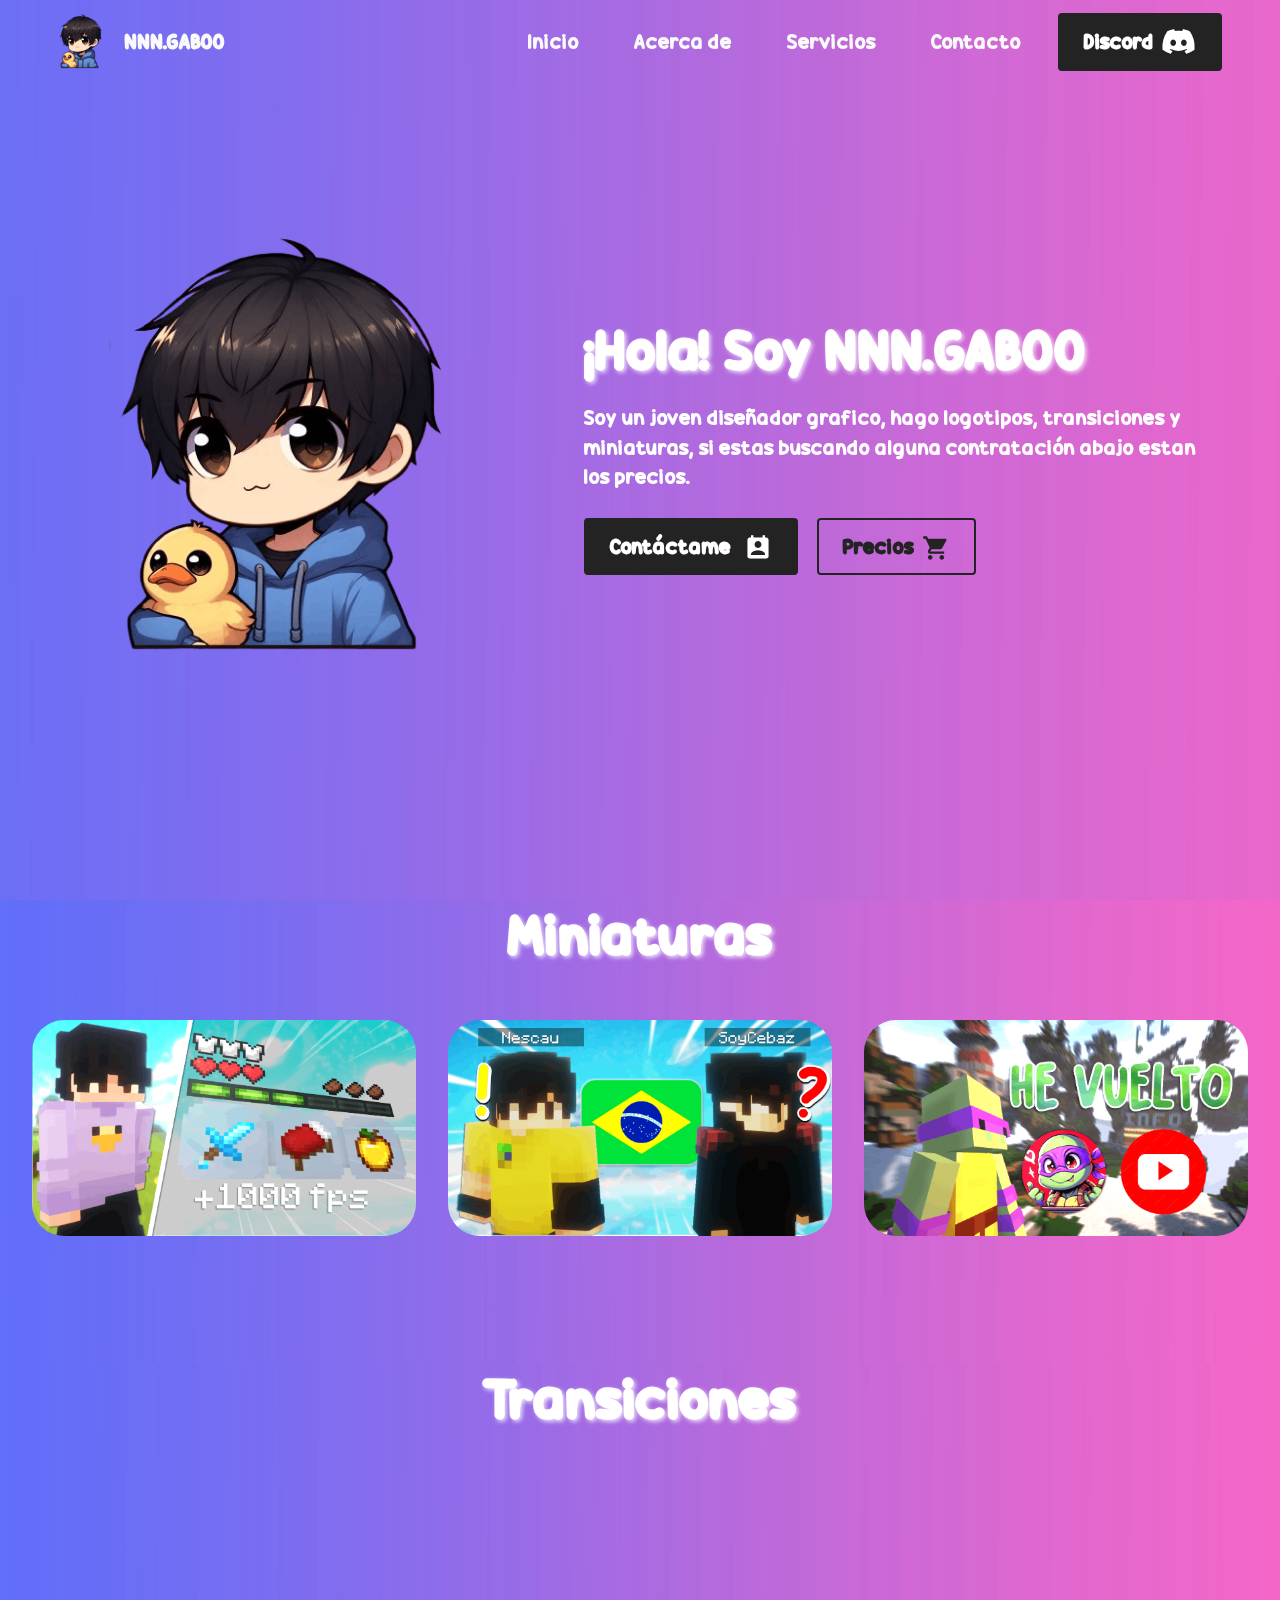
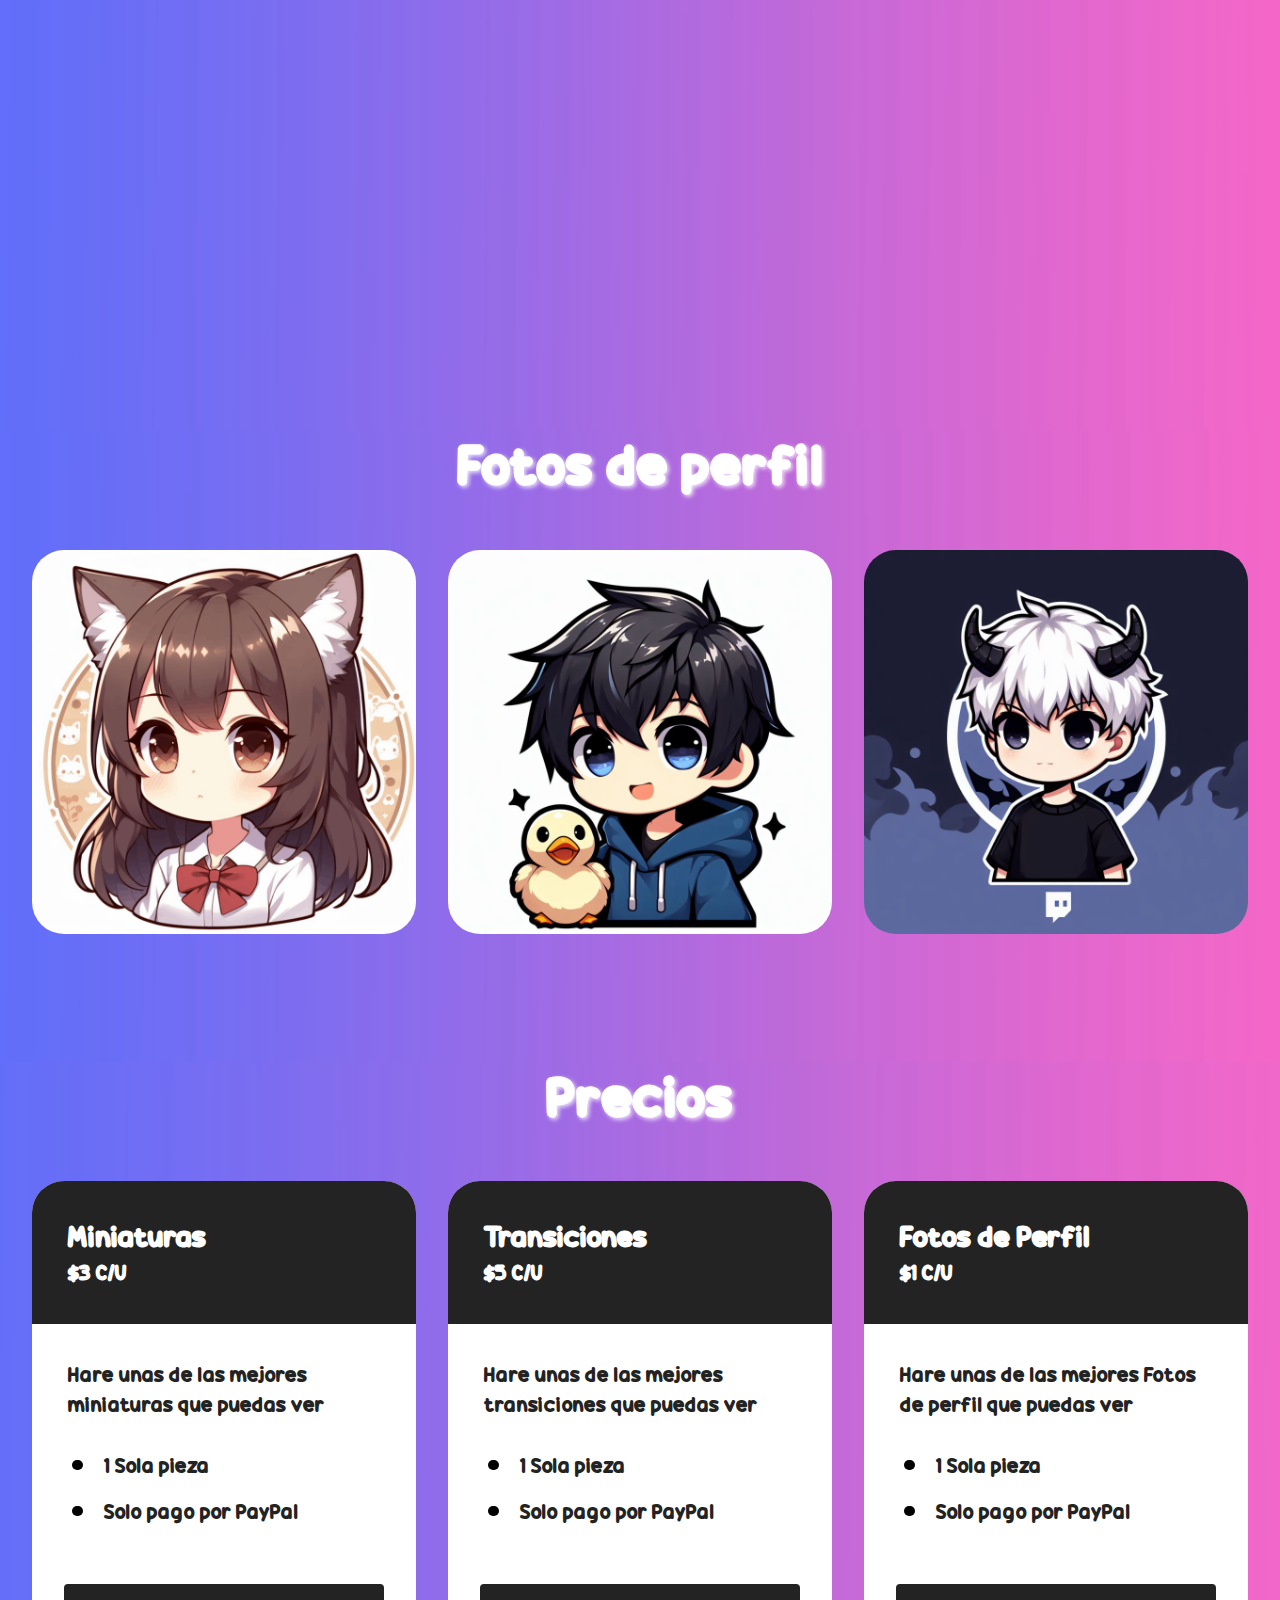
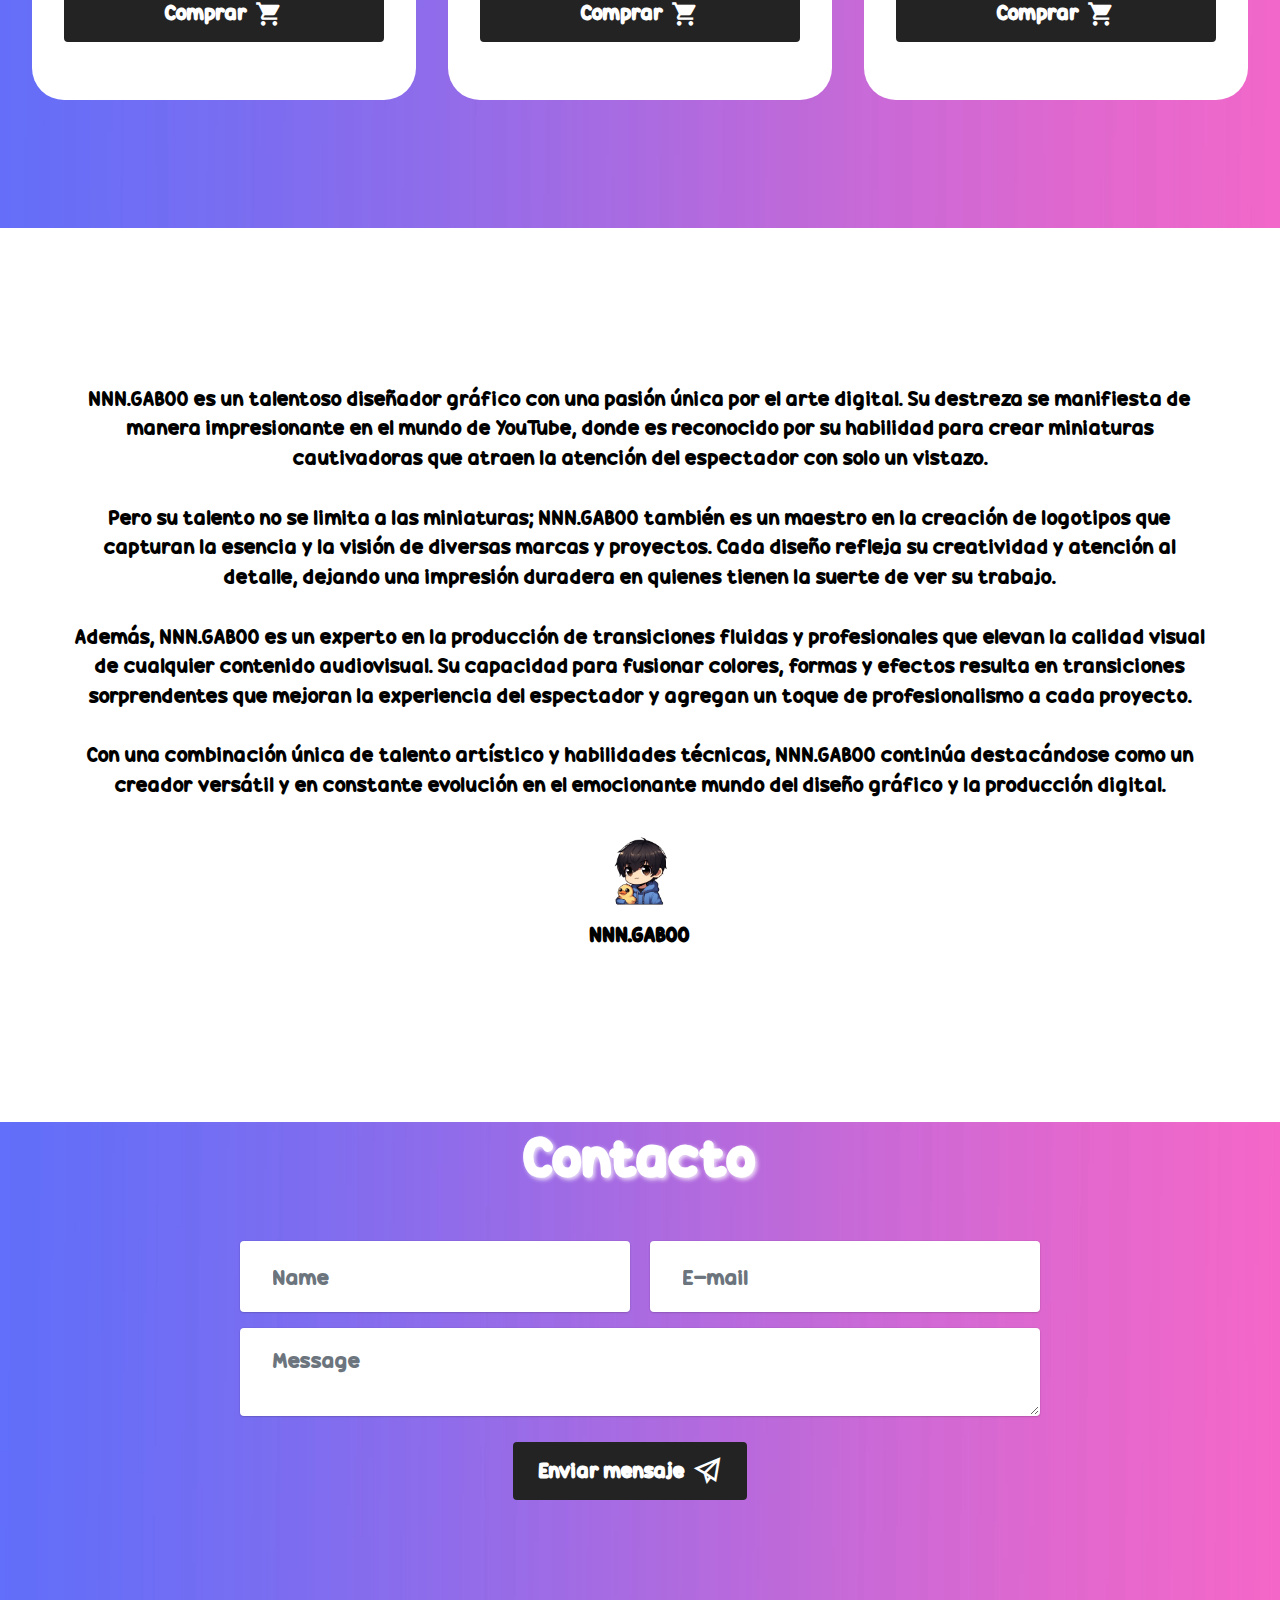
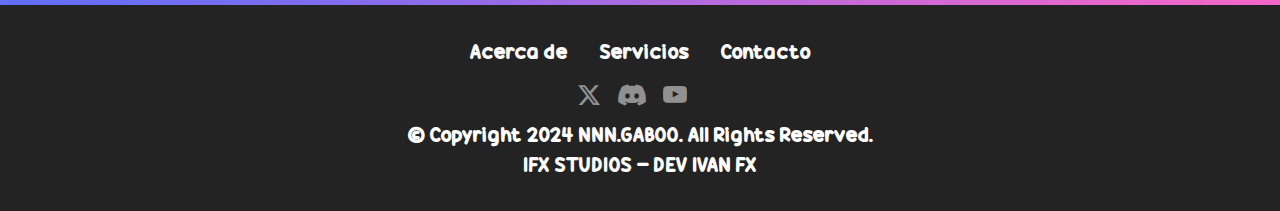
==== index.html @ 293247df "Add files via upload" ====
<!DOCTYPE html>
<html  >
<head>
  <!-- Site made with Mobirise Website Builder v5.9.17, https://mobirise.com -->
  <meta charset="UTF-8">
  <meta http-equiv="X-UA-Compatible" content="IE=edge">
  <meta name="generator" content="Mobirise v5.9.17, mobirise.com">
  <meta name="viewport" content="width=device-width, initial-scale=1, minimum-scale=1">
  <link rel="shortcut icon" href="assets/images/-47a75e5b-9516-4fdc-9666-136966d4f120-removebg-preview-96x96.png" type="image/x-icon">
  <meta name="description" content="">
  
  
  <title>NNN.GABOO</title>
  <link rel="stylesheet" href="assets/font-awesome-brands/../css/fontawesome.min.css">
  <link rel="stylesheet" href="assets/font-awesome-brands/css/brands.min.css">
  <link rel="stylesheet" href="assets/material-design/css/material-icons.min.css">
  <link rel="stylesheet" href="assets/web/assets/mobirise-icons2/mobirise2.css">
  <link rel="stylesheet" href="assets/bootstrap/css/bootstrap.min.css">
  <link rel="stylesheet" href="assets/bootstrap/css/bootstrap-grid.min.css">
  <link rel="stylesheet" href="assets/bootstrap/css/bootstrap-reboot.min.css">
  <link rel="stylesheet" href="assets/parallax/jarallax.css">
  <link rel="stylesheet" href="assets/dropdown/css/style.css">
  <link rel="stylesheet" href="assets/socicon/css/styles.css">
  <link rel="stylesheet" href="assets/theme/css/style.css">
  <link href="assets/fonts/style.css" rel="stylesheet">
  <link rel="preload" as="style" href="assets/mobirise/css/mbr-additional.css?v=WiZGv5"><link rel="stylesheet" href="assets/mobirise/css/mbr-additional.css?v=WiZGv5" type="text/css">

  
  
  
</head>
<body>
  
  <section data-bs-version="5.1" class="menu menu2 cid-u9cu8Jw4aH" once="menu" id="menu2-0">
    
    <nav class="navbar navbar-dropdown navbar-expand-lg">
        <div class="container">
            <div class="navbar-brand">
                <span class="navbar-logo">
                    <a href="index.html#top">
                        <img src="assets/images/-47a75e5b-9516-4fdc-9666-136966d4f120-removebg-preview-96x96.png" alt="Mobirise Website Builder" style="height: 4rem;">
                    </a>
                </span>
                <span class="navbar-caption-wrap"><a class="navbar-caption text-white text-primary display-7" href="index.html#top">NNN.GABOO</a></span>
            </div>
            <button class="navbar-toggler" type="button" data-toggle="collapse" data-bs-toggle="collapse" data-target="#navbarSupportedContent" data-bs-target="#navbarSupportedContent" aria-controls="navbarNavAltMarkup" aria-expanded="false" aria-label="Toggle navigation">
                <div class="hamburger">
                    <span></span>
                    <span></span>
                    <span></span>
                    <span></span>
                </div>
            </button>
            <div class="collapse navbar-collapse" id="navbarSupportedContent">
                <ul class="navbar-nav nav-dropdown" data-app-modern-menu="true"><li class="nav-item"><a class="nav-link link text-white text-primary display-4" href="index.html#top">Inicio</a></li><li class="nav-item"><a class="nav-link link text-white text-primary display-4" href="index.html#acerca-de">Acerca de</a></li>
                    <li class="nav-item"><a class="nav-link link text-white text-primary display-4" href="index.html#gallery03-7">Servicios</a></li>
                    <li class="nav-item"><a class="nav-link link text-white text-primary display-4" href="index.html#contact">Contacto</a>
                    </li></ul>
                
                <div class="navbar-buttons mbr-section-btn"><a class="btn btn-black display-4" href="https://discord.com/invite/JPedht6qJp"><span class="fab fa-discord mbr-iconfont mbr-iconfont-btn"></span>Discord</a></div>
            </div>
        </div>
    </nav>
</section>

<section data-bs-version="5.1" class="header14 cid-u9ihFXkaKz mbr-fullscreen mbr-parallax-background" id="header14-g">

    

    
    

    <div class="container">
        <div class="row justify-content-center align-items-center">
            <div class="col-12 col-md-5 image-wrapper">
                <img src="assets/images/-47a75e5b-9516-4fdc-9666-136966d4f120-removebg-preview-500x500.png" alt="Mobirise Website Builder">
            </div>
            <div class="col-12 col-md">
                <div class="text-wrapper">
                    <h1 class="mbr-section-title mbr-fonts-style mb-3 sombra-blanca display-2"><strong>¡Hola! Soy NNN.GABOO</strong></h1>
                    <p class="mbr-text mbr-fonts-style display-7">
                        Soy un joven diseñador grafico, hago logotipos, transiciones y miniaturas, si estas buscando alguna contratación abajo estan los precios.</p>
                    <div class="mbr-section-btn mt-3"><a class="btn btn-black display-4" href="index.html#contact"><span class="material material-perm-contact-calendar mbr-iconfont mbr-iconfont-btn"></span>Contáctame&nbsp;</a> <a class="btn btn-black-outline display-4" href="index.html#prices"><span class="material material-shopping-cart mbr-iconfont mbr-iconfont-btn"></span>Precios</a></div>
                </div>
            </div>
        </div>
    </div>
</section>

<section data-bs-version="5.1" class="gallery3 cid-u9hxfaVLNL" id="gallery03-7">
    
    
    <div class="container">
      <div class="row justify-content-center">
        <div class="col-12 content-head">
          <div class="mbr-section-head mb-5">
            <h4 class="mbr-section-title mbr-fonts-style align-center mb-0 sombra-blanca display-2"><strong>Miniaturas</strong><br></h4>
            
          </div>
        </div>
      </div>
      <div class="row">
        
        <div class="item features-image col-12 col-md-6 col-lg-4 active">
          <div class="item-wrapper">
            <div class="item-img">
              <img src="assets/images/min-1139x641.png" alt="Mobirise Website Builder" title="" data-slide-to="1" data-bs-slide-to="1">
            </div>
            
          </div>
        </div>
        <div class="item features-image col-12 col-md-6 col-lg-4">
          <div class="item-wrapper">
            <div class="item-img">
              <img src="assets/images/min2-1139x641.png" alt="Mobirise Website Builder" title="" data-slide-to="2" data-bs-slide-to="2">
            </div>
            
          </div>
        </div>
        <div class="item features-image col-12 col-md-6 col-lg-4">
          <div class="item-wrapper">
            <div class="item-img">
              <img src="assets/images/presentacion1-1139x641.png" alt="Mobirise Website Builder" title="" data-slide-to="3" data-bs-slide-to="3">
            </div>
            
          </div>
        </div>
      </div>
    </div>
  </section>

<section data-bs-version="5.1" class="video04 cid-u9hyUh82kP" id="video04-9">
    
    
    <div class="container">
        <div class="mbr-section-head mb-5">
            <h4 class="mbr-section-title mbr-fonts-style mb-0 mt-0 sombra-blanca display-2"><strong>Transiciones</strong><br></h4>
            
        </div>
        <div class="row justify-content-center">
            <div class="col-12 col-md-8 video-block">
                <div class="video-wrapper"><iframe class="mbr-embedded-video" src="https://www.youtube.com/embed/o-77trvMOJ0?rel=0&amp;amp;mute=1&amp;showinfo=0&amp;autoplay=1&amp;loop=1&amp;playlist=o-77trvMOJ0" width="1280" height="720" frameborder="0" allowfullscreen></iframe></div>
                
            </div>
        </div>
    </div>
</section>

<section data-bs-version="5.1" class="gallery3 cid-u9hzrNDMWa" id="gallery03-b">
    
    
    <div class="container">
      <div class="row justify-content-center">
        <div class="col-12 content-head">
          <div class="mbr-section-head mb-5">
            <h4 class="mbr-section-title mbr-fonts-style align-center mb-0 sombra-blanca display-2">
              <strong>Fotos de perfil</strong></h4>
            
          </div>
        </div>
      </div>
      <div class="row">
        <div class="item features-image col-12 col-md-6 col-lg-4">
          <div class="item-wrapper">
            <div class="item-img">
              <img src="assets/images/70aed45e-51b9-41b6-a71d-3838506c02d3-816x816.png" alt="Mobirise Website Builder" title="" data-slide-to="0" data-bs-slide-to="0">
            </div>
            
          </div>
        </div>
        <div class="item features-image col-12 col-md-6 col-lg-4">
          <div class="item-wrapper">
            <div class="item-img">
              <img src="assets/images/70e419f1-8bda-49f0-afbd-4d3dd056b71b-816x816.jpg" alt="Mobirise Website Builder" title="" data-slide-to="1" data-bs-slide-to="1">
            </div>
            
          </div>
        </div>
        <div class="item features-image col-12 col-md-6 col-lg-4">
          <div class="item-wrapper">
            <div class="item-img">
              <img src="assets/images/09963e3f-b969-4e75-af04-6aac43610774-816x816.jpg" alt="Mobirise Website Builder" title="" data-slide-to="2" data-bs-slide-to="2">
            </div>
            
          </div>
        </div>
        
      </div>
    </div>
  </section>

<section data-bs-version="5.1" class="pricing03 cid-u9hA6OON7D" id="prices">
  

  
  <div class="container">
    <div class="row justify-content-center">
      <div class="col-12 content-head">
        <div class="mbr-section-head mb-5">
          <h4 class="mbr-section-title mbr-fonts-style align-center mb-0 sombra-blanca display-2">
            <strong>Precios</strong></h4>
          
        </div>
      </div>
    </div>
    <div class="row">
      <div class="item features-without-image col-12 col-md-6 col-lg-4 item-mb active">
        <div class="item-wrapper">
          <div class="item-head">
            <h5 class="item-title mbr-fonts-style mb-0 display-5"><strong>Miniaturas</strong><br></h5>
            <h6 class="item-subtitle mbr-fonts-style mb-0 display-7">
              <strong>$3 C/U</strong></h6>
          </div>
          <div class="item-content">
            <p class="mbr-text mbr-fonts-style display-7">
              Hare unas de las mejores miniaturas que puedas ver</p>
            <div class="mb-4">
            </div>
            <div class="counter-container mbr-text mbr-fonts-style display-7">
              <ul>
                <li>1 Sola pieza</li><li>Solo pago por PayPal</li>
              </ul>
            </div>
          </div>
          <div class="mbr-section-btn item-footer"><a href="https://discord.com/invite/JPedht6qJp" class="btn item-btn btn-black display-7" target="_blank"><span class="material material-local-grocery-store mbr-iconfont mbr-iconfont-btn"></span>Comprar</a></div>
        </div>
      </div>
      <div class="item features-without-image col-12 col-md-6 col-lg-4 item-mb">
        <div class="item-wrapper">
          <div class="item-head">
            <h5 class="item-title mbr-fonts-style mb-0 display-5">
              <strong>Transiciones</strong></h5>
            <h6 class="item-subtitle mbr-fonts-style mt-0 mb-0 display-7">
              <strong>$5 C/U</strong></h6>
          </div>
          <div class="item-content">
            <p class="mbr-text mbr-fonts-style display-7">
              Hare unas de las mejores transiciones que puedas ver
            </p>
            <div class="mb-4">
            </div>
            <div class="counter-container mbr-text mbr-fonts-style display-7">
              <ul>
                <li>1 Sola pieza</li><li>Solo pago por PayPal</li>
              </ul>
            </div>
          </div>
          <div class="mbr-section-btn item-footer"><a href="https://discord.com/invite/JPedht6qJp" class="btn item-btn btn-black display-7" target="_blank"><span class="material material-local-grocery-store mbr-iconfont mbr-iconfont-btn"></span>Comprar</a></div>
        </div>
      </div>
      <div class="item features-without-image col-12 col-md-6 col-lg-4 item-mb">
        <div class="item-wrapper">
          <div class="item-head">
            <h5 class="item-title mbr-fonts-style mb-0 display-5">
              <strong>Fotos de Perfil</strong></h5>
            <h6 class="item-subtitle mbr-fonts-style mt-0 mb-0 display-7"><strong>
              $1 C/U</strong></h6>
          </div>
          <div class="item-content">
            <p class="mbr-text mbr-fonts-style display-7">
              Hare unas de las mejores Fotos de perfil que puedas ver
            </p>
            <div class="mb-4"></div>
            <div class="counter-container mbr-text mbr-fonts-style display-7">
              <ul>
                <li>1 Sola pieza</li><li>Solo pago por PayPal</li>
              </ul>
            </div>
          </div>
          <div class="mbr-section-btn item-footer"><a href="https://discord.com/invite/JPedht6qJp" class="btn item-btn btn-black display-7" target="_blank"><span class="material material-local-grocery-store mbr-iconfont mbr-iconfont-btn"></span>Comprar</a></div>
        </div>
      </div>
    </div>
  </div>
</section>

<section data-bs-version="5.1" class="people04 cid-u9k7OZpQMD mbr-parallax-background" id="acerca-de">
	
	
	<div class="container">
		<div class="row mb-5 justify-content-center">
			<div class="col-12 mb-0 content-head">
				<h3 class="mbr-section-title mbr-fonts-style align-center mb-0 sombra-blanca display-2">
					<strong>Acerca de</strong></h3>
				
			</div>
		</div>
		<div class="row mbr-masonry" data-masonry="{&quot;percentPosition&quot;: true }">
			
			
			
			
			
			<div class="item features-without-image col-12 col-md-6 col-lg-12 active">
				<div class="item-wrapper">
					<div class="card-box align-left">
						<p class="card-text mbr-fonts-style display-7">NNN.GABOO es un talentoso diseñador gráfico con una pasión única por el arte digital. Su destreza se manifiesta de manera impresionante en el mundo de YouTube, donde es reconocido por su habilidad para crear miniaturas cautivadoras que atraen la atención del espectador con solo un vistazo.
<br>
<br>Pero su talento no se limita a las miniaturas; NNN.GABOO también es un maestro en la creación de logotipos que capturan la esencia y la visión de diversas marcas y proyectos. Cada diseño refleja su creatividad y atención al detalle, dejando una impresión duradera en quienes tienen la suerte de ver su trabajo.
<br>
<br>Además, NNN.GABOO es un experto en la producción de transiciones fluidas y profesionales que elevan la calidad visual de cualquier contenido audiovisual. Su capacidad para fusionar colores, formas y efectos resulta en transiciones sorprendentes que mejoran la experiencia del espectador y agregan un toque de profesionalismo a cada proyecto.
<br>
<br>Con una combinación única de talento artístico y habilidades técnicas, NNN.GABOO continúa destacándose como un creador versátil y en constante evolución en el emocionante mundo del diseño gráfico y la producción digital.</p>
						<div class="img-wrapper mt-4 mb-2">
							<img src="assets/images/-47a75e5b-9516-4fdc-9666-136966d4f120-removebg-preview-500x500.png" data-slide-to="5" data-bs-slide-to="5" alt="">
						</div>
						<h5 class="card-title mbr-fonts-style display-7">
							<strong>NNN.GABOO</strong></h5>
					</div>
				</div>
			</div>
		</div>
	</div>
</section>

<section data-bs-version="5.1" class="form5 cid-u9ipiiMCbZ" id="contact">
    
    
    <div class="container">
        <div class="row justify-content-center">
            <div class="col-12 content-head">
                <div class="mbr-section-head mb-5">
                    <h3 class="mbr-section-title mbr-fonts-style align-center mb-0 sombra-blanca display-2">
                        <strong>Contacto</strong></h3>
                    
                </div>
            </div>
        </div>
        <div class="row justify-content-center">
            <div class="col-lg-8 mx-auto mbr-form" data-form-type="formoid">
                <form action="https://mobirise.eu/" method="POST" class="mbr-form form-with-styler" data-form-title="Form Name"><input type="hidden" name="email" data-form-email="true" value="EBuHdfyqug21GyZqkWAN4f0VYB0grUtBTunlxPtSWQks2M8gT/Eyfef82uoA7xXttBa++5ZJJDWPcFbrLX1ivrBez3ldjNR5O7Wz9LtNa1KOrZob1ylhVjmxfGtWeJBz">
                    <div class="row">
                        <div hidden="hidden" data-form-alert="" class="alert alert-success col-12">Tu mensaje ha sido enviado con éxito, espere a que un miembro del staff le conteste</div>
                        <div hidden="hidden" data-form-alert-danger="" class="alert alert-danger col-12">
                            Oops...! some problem!
                        </div>
                    </div>
                    <div class="dragArea row">
                        <div class="col-md col-sm-12 form-group mb-3" data-for="name">
                            <input type="text" name="name" placeholder="Name" data-form-field="name" class="form-control" value="" id="name-contact">
                        </div>
                        <div class="col-md col-sm-12 form-group mb-3" data-for="email">
                            <input type="email" name="email" placeholder="E-mail" data-form-field="email" class="form-control" value="" id="email-contact">
                        </div>
                        
                        <div class="col-12 form-group mb-3" data-for="textarea">
                            <textarea name="textarea" placeholder="Message" data-form-field="textarea" class="form-control" id="textarea-contact"></textarea>
                        </div>
                        <div class="col-lg-12 col-md-12 col-sm-12 align-center mbr-section-btn"><button type="submit" class="btn btn-black display-7"><span class="mobi-mbri mobi-mbri-paper-plane mbr-iconfont mbr-iconfont-btn"></span>Enviar mensaje</button></div>
                    </div>
                </form>
            </div>
        </div>
    </div>
</section>

<section data-bs-version="5.1" class="footer3 cid-u9hUB4tXaY" once="footers" id="footer3-d">

    

    

    <div class="container">
        <div class="media-container-row align-center mbr-white">
            <div class="row row-links">
                <ul class="foot-menu">
                    
                    
                    
                    
                    
                <li class="foot-menu-item mbr-fonts-style display-7"><a href="index.html#acerca-de" class="text-white">Acerca de</a></li><li class="foot-menu-item mbr-fonts-style display-7"><a href="index.html#gallery03-7" class="text-white">Servicios</a></li><li class="foot-menu-item mbr-fonts-style display-7"><a href="index.html#contact" class="text-white">Contacto</a></li></ul>
            </div>
            <div class="row social-row">
                <div class="social-list align-right pb-2">
                    
                    
                    
                    
                    
                    
                <div class="soc-item">
                        <a href="#" target="_blank">
                            <span class="mbr-iconfont mbr-iconfont-social fab fa-x-twitter"></span>
                        </a>
                    </div><div class="soc-item">
                        <a href="https://discord.com/invite/JPedht6qJp" target="_blank">
                            <span class="mbr-iconfont mbr-iconfont-social fab fa-discord"></span>
                        </a>
                    </div><div class="soc-item">
                        <a href="https://www.youtube.com/@nnn.gabooo" target="_blank">
                            <span class="mbr-iconfont mbr-iconfont-social socicon-youtube socicon"></span>
                        </a>
                    </div></div>
            </div>
            <div class="row row-copirayt">
                <p class="mbr-text mb-0 mbr-fonts-style mbr-white align-center display-7">
                    © Copyright 2024 <a href="/" class="text-white">NNN.GABOO</a>. All Rights Reserved.<br><a href="https://elivanfx.github.io/" class="text-white" target="_blank">IFX STUDIOS</a> - DEV IVAN FX</p>
            </div>
        </div>
    </div>
</section>
<script src="assets/bootstrap/js/bootstrap.bundle.min.js"></script>  
<script src="assets/parallax/jarallax.js"></script>  
<script src="assets/smoothscroll/smooth-scroll.js"></script>  
<script src="assets/ytplayer/index.js"></script>  
<script src="assets/dropdown/js/navbar-dropdown.js"></script>  
<script src="assets/masonry/masonry.pkgd.min.js"></script>  
<script src="assets/imagesloaded/imagesloaded.pkgd.min.js"></script>  
<script src="assets/theme/js/script.js"></script>  
<script src="assets/formoid/formoid.min.js"></script>  
  
  
 <div id="scrollToTop" class="scrollToTop mbr-arrow-up"><a style="text-align: center;"><i class="mbr-arrow-up-icon mbr-arrow-up-icon-cm cm-icon cm-icon-smallarrow-up"></i></a></div>
  </body>
</html>
---- assets/font-awesome-brands/css/brands.min.css ----
/*!
 * Font Awesome Free 6.4.2 by @fontawesome - https://fontawesome.com
 * License - https://fontawesome.com/license/free (Icons: CC BY 4.0, Fonts: SIL OFL 1.1, Code: MIT License)
 * Copyright 2023 Fonticons, Inc.
 */
:host,:root{--fa-style-family-brands:"Font Awesome 6 Brands";--fa-font-brands:normal 400 1em/1 "Font Awesome 6 Brands"}@font-face{font-family:"Font Awesome 6 Brands";font-style:normal;font-weight:400;font-display:block;src:url(../fonts/fa-brands-400.woff2) format("woff2"),url(../fonts/fa-brands-400.ttf) format("truetype")}.fa-brands,.fab{font-weight:400}.fa-monero:before{content:"\f3d0"}.fa-hooli:before{content:"\f427"}.fa-yelp:before{content:"\f1e9"}.fa-cc-visa:before{content:"\f1f0"}.fa-lastfm:before{content:"\f202"}.fa-shopware:before{content:"\f5b5"}.fa-creative-commons-nc:before{content:"\f4e8"}.fa-aws:before{content:"\f375"}.fa-redhat:before{content:"\f7bc"}.fa-yoast:before{content:"\f2b1"}.fa-cloudflare:before{content:"\e07d"}.fa-ups:before{content:"\f7e0"}.fa-wpexplorer:before{content:"\f2de"}.fa-dyalog:before{content:"\f399"}.fa-bity:before{content:"\f37a"}.fa-stackpath:before{content:"\f842"}.fa-buysellads:before{content:"\f20d"}.fa-first-order:before{content:"\f2b0"}.fa-modx:before{content:"\f285"}.fa-guilded:before{content:"\e07e"}.fa-vnv:before{content:"\f40b"}.fa-js-square:before,.fa-square-js:before{content:"\f3b9"}.fa-microsoft:before{content:"\f3ca"}.fa-qq:before{content:"\f1d6"}.fa-orcid:before{content:"\f8d2"}.fa-java:before{content:"\f4e4"}.fa-invision:before{content:"\f7b0"}.fa-creative-commons-pd-alt:before{content:"\f4ed"}.fa-centercode:before{content:"\f380"}.fa-glide-g:before{content:"\f2a6"}.fa-drupal:before{content:"\f1a9"}.fa-hire-a-helper:before{content:"\f3b0"}.fa-creative-commons-by:before{content:"\f4e7"}.fa-unity:before{content:"\e049"}.fa-whmcs:before{content:"\f40d"}.fa-rocketchat:before{content:"\f3e8"}.fa-vk:before{content:"\f189"}.fa-untappd:before{content:"\f405"}.fa-mailchimp:before{content:"\f59e"}.fa-css3-alt:before{content:"\f38b"}.fa-reddit-square:before,.fa-square-reddit:before{content:"\f1a2"}.fa-vimeo-v:before{content:"\f27d"}.fa-contao:before{content:"\f26d"}.fa-square-font-awesome:before{content:"\e5ad"}.fa-deskpro:before{content:"\f38f"}.fa-sistrix:before{content:"\f3ee"}.fa-instagram-square:before,.fa-square-instagram:before{content:"\e055"}.fa-battle-net:before{content:"\f835"}.fa-the-red-yeti:before{content:"\f69d"}.fa-hacker-news-square:before,.fa-square-hacker-news:before{content:"\f3af"}.fa-edge:before{content:"\f282"}.fa-threads:before{content:"\e618"}.fa-napster:before{content:"\f3d2"}.fa-snapchat-square:before,.fa-square-snapchat:before{content:"\f2ad"}.fa-google-plus-g:before{content:"\f0d5"}.fa-artstation:before{content:"\f77a"}.fa-markdown:before{content:"\f60f"}.fa-sourcetree:before{content:"\f7d3"}.fa-google-plus:before{content:"\f2b3"}.fa-diaspora:before{content:"\f791"}.fa-foursquare:before{content:"\f180"}.fa-stack-overflow:before{content:"\f16c"}.fa-github-alt:before{content:"\f113"}.fa-phoenix-squadron:before{content:"\f511"}.fa-pagelines:before{content:"\f18c"}.fa-algolia:before{content:"\f36c"}.fa-red-river:before{content:"\f3e3"}.fa-creative-commons-sa:before{content:"\f4ef"}.fa-safari:before{content:"\f267"}.fa-google:before{content:"\f1a0"}.fa-font-awesome-alt:before,.fa-square-font-awesome-stroke:before{content:"\f35c"}.fa-atlassian:before{content:"\f77b"}.fa-linkedin-in:before{content:"\f0e1"}.fa-digital-ocean:before{content:"\f391"}.fa-nimblr:before{content:"\f5a8"}.fa-chromecast:before{content:"\f838"}.fa-evernote:before{content:"\f839"}.fa-hacker-news:before{content:"\f1d4"}.fa-creative-commons-sampling:before{content:"\f4f0"}.fa-adversal:before{content:"\f36a"}.fa-creative-commons:before{content:"\f25e"}.fa-watchman-monitoring:before{content:"\e087"}.fa-fonticons:before{content:"\f280"}.fa-weixin:before{content:"\f1d7"}.fa-shirtsinbulk:before{content:"\f214"}.fa-codepen:before{content:"\f1cb"}.fa-git-alt:before{content:"\f841"}.fa-lyft:before{content:"\f3c3"}.fa-rev:before{content:"\f5b2"}.fa-windows:before{content:"\f17a"}.fa-wizards-of-the-coast:before{content:"\f730"}.fa-square-viadeo:before,.fa-viadeo-square:before{content:"\f2aa"}.fa-meetup:before{content:"\f2e0"}.fa-centos:before{content:"\f789"}.fa-adn:before{content:"\f170"}.fa-cloudsmith:before{content:"\f384"}.fa-pied-piper-alt:before{content:"\f1a8"}.fa-dribbble-square:before,.fa-square-dribbble:before{content:"\f397"}.fa-codiepie:before{content:"\f284"}.fa-node:before{content:"\f419"}.fa-mix:before{content:"\f3cb"}.fa-steam:before{content:"\f1b6"}.fa-cc-apple-pay:before{content:"\f416"}.fa-scribd:before{content:"\f28a"}.fa-debian:before{content:"\e60b"}.fa-openid:before{content:"\f19b"}.fa-instalod:before{content:"\e081"}.fa-expeditedssl:before{content:"\f23e"}.fa-sellcast:before{content:"\f2da"}.fa-square-twitter:before,.fa-twitter-square:before{content:"\f081"}.fa-r-project:before{content:"\f4f7"}.fa-delicious:before{content:"\f1a5"}.fa-freebsd:before{content:"\f3a4"}.fa-vuejs:before{content:"\f41f"}.fa-accusoft:before{content:"\f369"}.fa-ioxhost:before{content:"\f208"}.fa-fonticons-fi:before{content:"\f3a2"}.fa-app-store:before{content:"\f36f"}.fa-cc-mastercard:before{content:"\f1f1"}.fa-itunes-note:before{content:"\f3b5"}.fa-golang:before{content:"\e40f"}.fa-kickstarter:before{content:"\f3bb"}.fa-grav:before{content:"\f2d6"}.fa-weibo:before{content:"\f18a"}.fa-uncharted:before{content:"\e084"}.fa-firstdraft:before{content:"\f3a1"}.fa-square-youtube:before,.fa-youtube-square:before{content:"\f431"}.fa-wikipedia-w:before{content:"\f266"}.fa-rendact:before,.fa-wpressr:before{content:"\f3e4"}.fa-angellist:before{content:"\f209"}.fa-galactic-republic:before{content:"\f50c"}.fa-nfc-directional:before{content:"\e530"}.fa-skype:before{content:"\f17e"}.fa-joget:before{content:"\f3b7"}.fa-fedora:before{content:"\f798"}.fa-stripe-s:before{content:"\f42a"}.fa-meta:before{content:"\e49b"}.fa-laravel:before{content:"\f3bd"}.fa-hotjar:before{content:"\f3b1"}.fa-bluetooth-b:before{content:"\f294"}.fa-sticker-mule:before{content:"\f3f7"}.fa-creative-commons-zero:before{content:"\f4f3"}.fa-hips:before{content:"\f452"}.fa-behance:before{content:"\f1b4"}.fa-reddit:before{content:"\f1a1"}.fa-discord:before{content:"\f392"}.fa-chrome:before{content:"\f268"}.fa-app-store-ios:before{content:"\f370"}.fa-cc-discover:before{content:"\f1f2"}.fa-wpbeginner:before{content:"\f297"}.fa-confluence:before{content:"\f78d"}.fa-mdb:before{content:"\f8ca"}.fa-dochub:before{content:"\f394"}.fa-accessible-icon:before{content:"\f368"}.fa-ebay:before{content:"\f4f4"}.fa-amazon:before{content:"\f270"}.fa-unsplash:before{content:"\e07c"}.fa-yarn:before{content:"\f7e3"}.fa-square-steam:before,.fa-steam-square:before{content:"\f1b7"}.fa-500px:before{content:"\f26e"}.fa-square-vimeo:before,.fa-vimeo-square:before{content:"\f194"}.fa-asymmetrik:before{content:"\f372"}.fa-font-awesome-flag:before,.fa-font-awesome-logo-full:before,.fa-font-awesome:before{content:"\f2b4"}.fa-gratipay:before{content:"\f184"}.fa-apple:before{content:"\f179"}.fa-hive:before{content:"\e07f"}.fa-gitkraken:before{content:"\f3a6"}.fa-keybase:before{content:"\f4f5"}.fa-apple-pay:before{content:"\f415"}.fa-padlet:before{content:"\e4a0"}.fa-amazon-pay:before{content:"\f42c"}.fa-github-square:before,.fa-square-github:before{content:"\f092"}.fa-stumbleupon:before{content:"\f1a4"}.fa-fedex:before{content:"\f797"}.fa-phoenix-framework:before{content:"\f3dc"}.fa-shopify:before{content:"\e057"}.fa-neos:before{content:"\f612"}.fa-square-threads:before{content:"\e619"}.fa-hackerrank:before{content:"\f5f7"}.fa-researchgate:before{content:"\f4f8"}.fa-swift:before{content:"\f8e1"}.fa-angular:before{content:"\f420"}.fa-speakap:before{content:"\f3f3"}.fa-angrycreative:before{content:"\f36e"}.fa-y-combinator:before{content:"\f23b"}.fa-empire:before{content:"\f1d1"}.fa-envira:before{content:"\f299"}.fa-gitlab-square:before,.fa-square-gitlab:before{content:"\e5ae"}.fa-studiovinari:before{content:"\f3f8"}.fa-pied-piper:before{content:"\f2ae"}.fa-wordpress:before{content:"\f19a"}.fa-product-hunt:before{content:"\f288"}.fa-firefox:before{content:"\f269"}.fa-linode:before{content:"\f2b8"}.fa-goodreads:before{content:"\f3a8"}.fa-odnoklassniki-square:before,.fa-square-odnoklassniki:before{content:"\f264"}.fa-jsfiddle:before{content:"\f1cc"}.fa-sith:before{content:"\f512"}.fa-themeisle:before{content:"\f2b2"}.fa-page4:before{content:"\f3d7"}.fa-hashnode:before{content:"\e499"}.fa-react:before{content:"\f41b"}.fa-cc-paypal:before{content:"\f1f4"}.fa-squarespace:before{content:"\f5be"}.fa-cc-stripe:before{content:"\f1f5"}.fa-creative-commons-share:before{content:"\f4f2"}.fa-bitcoin:before{content:"\f379"}.fa-keycdn:before{content:"\f3ba"}.fa-opera:before{content:"\f26a"}.fa-itch-io:before{content:"\f83a"}.fa-umbraco:before{content:"\f8e8"}.fa-galactic-senate:before{content:"\f50d"}.fa-ubuntu:before{content:"\f7df"}.fa-draft2digital:before{content:"\f396"}.fa-stripe:before{content:"\f429"}.fa-houzz:before{content:"\f27c"}.fa-gg:before{content:"\f260"}.fa-dhl:before{content:"\f790"}.fa-pinterest-square:before,.fa-square-pinterest:before{content:"\f0d3"}.fa-xing:before{content:"\f168"}.fa-blackberry:before{content:"\f37b"}.fa-creative-commons-pd:before{content:"\f4ec"}.fa-playstation:before{content:"\f3df"}.fa-quinscape:before{content:"\f459"}.fa-less:before{content:"\f41d"}.fa-blogger-b:before{content:"\f37d"}.fa-opencart:before{content:"\f23d"}.fa-vine:before{content:"\f1ca"}.fa-paypal:before{content:"\f1ed"}.fa-gitlab:before{content:"\f296"}.fa-typo3:before{content:"\f42b"}.fa-reddit-alien:before{content:"\f281"}.fa-yahoo:before{content:"\f19e"}.fa-dailymotion:before{content:"\e052"}.fa-affiliatetheme:before{content:"\f36b"}.fa-pied-piper-pp:before{content:"\f1a7"}.fa-bootstrap:before{content:"\f836"}.fa-odnoklassniki:before{content:"\f263"}.fa-nfc-symbol:before{content:"\e531"}.fa-ethereum:before{content:"\f42e"}.fa-speaker-deck:before{content:"\f83c"}.fa-creative-commons-nc-eu:before{content:"\f4e9"}.fa-patreon:before{content:"\f3d9"}.fa-avianex:before{content:"\f374"}.fa-ello:before{content:"\f5f1"}.fa-gofore:before{content:"\f3a7"}.fa-bimobject:before{content:"\f378"}.fa-facebook-f:before{content:"\f39e"}.fa-google-plus-square:before,.fa-square-google-plus:before{content:"\f0d4"}.fa-mandalorian:before{content:"\f50f"}.fa-first-order-alt:before{content:"\f50a"}.fa-osi:before{content:"\f41a"}.fa-google-wallet:before{content:"\f1ee"}.fa-d-and-d-beyond:before{content:"\f6ca"}.fa-periscope:before{content:"\f3da"}.fa-fulcrum:before{content:"\f50b"}.fa-cloudscale:before{content:"\f383"}.fa-forumbee:before{content:"\f211"}.fa-mizuni:before{content:"\f3cc"}.fa-schlix:before{content:"\f3ea"}.fa-square-xing:before,.fa-xing-square:before{content:"\f169"}.fa-bandcamp:before{content:"\f2d5"}.fa-wpforms:before{content:"\f298"}.fa-cloudversify:before{content:"\f385"}.fa-usps:before{content:"\f7e1"}.fa-megaport:before{content:"\f5a3"}.fa-magento:before{content:"\f3c4"}.fa-spotify:before{content:"\f1bc"}.fa-optin-monster:before{content:"\f23c"}.fa-fly:before{content:"\f417"}.fa-aviato:before{content:"\f421"}.fa-itunes:before{content:"\f3b4"}.fa-cuttlefish:before{content:"\f38c"}.fa-blogger:before{content:"\f37c"}.fa-flickr:before{content:"\f16e"}.fa-viber:before{content:"\f409"}.fa-soundcloud:before{content:"\f1be"}.fa-digg:before{content:"\f1a6"}.fa-tencent-weibo:before{content:"\f1d5"}.fa-symfony:before{content:"\f83d"}.fa-maxcdn:before{content:"\f136"}.fa-etsy:before{content:"\f2d7"}.fa-facebook-messenger:before{content:"\f39f"}.fa-audible:before{content:"\f373"}.fa-think-peaks:before{content:"\f731"}.fa-bilibili:before{content:"\e3d9"}.fa-erlang:before{content:"\f39d"}.fa-x-twitter:before{content:"\e61b"}.fa-cotton-bureau:before{content:"\f89e"}.fa-dashcube:before{content:"\f210"}.fa-42-group:before,.fa-innosoft:before{content:"\e080"}.fa-stack-exchange:before{content:"\f18d"}.fa-elementor:before{content:"\f430"}.fa-pied-piper-square:before,.fa-square-pied-piper:before{content:"\e01e"}.fa-creative-commons-nd:before{content:"\f4eb"}.fa-palfed:before{content:"\f3d8"}.fa-superpowers:before{content:"\f2dd"}.fa-resolving:before{content:"\f3e7"}.fa-xbox:before{content:"\f412"}.fa-searchengin:before{content:"\f3eb"}.fa-tiktok:before{content:"\e07b"}.fa-facebook-square:before,.fa-square-facebook:before{content:"\f082"}.fa-renren:before{content:"\f18b"}.fa-linux:before{content:"\f17c"}.fa-glide:before{content:"\f2a5"}.fa-linkedin:before{content:"\f08c"}.fa-hubspot:before{content:"\f3b2"}.fa-deploydog:before{content:"\f38e"}.fa-twitch:before{content:"\f1e8"}.fa-ravelry:before{content:"\f2d9"}.fa-mixer:before{content:"\e056"}.fa-lastfm-square:before,.fa-square-lastfm:before{content:"\f203"}.fa-vimeo:before{content:"\f40a"}.fa-mendeley:before{content:"\f7b3"}.fa-uniregistry:before{content:"\f404"}.fa-figma:before{content:"\f799"}.fa-creative-commons-remix:before{content:"\f4ee"}.fa-cc-amazon-pay:before{content:"\f42d"}.fa-dropbox:before{content:"\f16b"}.fa-instagram:before{content:"\f16d"}.fa-cmplid:before{content:"\e360"}.fa-facebook:before{content:"\f09a"}.fa-gripfire:before{content:"\f3ac"}.fa-jedi-order:before{content:"\f50e"}.fa-uikit:before{content:"\f403"}.fa-fort-awesome-alt:before{content:"\f3a3"}.fa-phabricator:before{content:"\f3db"}.fa-ussunnah:before{content:"\f407"}.fa-earlybirds:before{content:"\f39a"}.fa-trade-federation:before{content:"\f513"}.fa-autoprefixer:before{content:"\f41c"}.fa-whatsapp:before{content:"\f232"}.fa-slideshare:before{content:"\f1e7"}.fa-google-play:before{content:"\f3ab"}.fa-viadeo:before{content:"\f2a9"}.fa-line:before{content:"\f3c0"}.fa-google-drive:before{content:"\f3aa"}.fa-servicestack:before{content:"\f3ec"}.fa-simplybuilt:before{content:"\f215"}.fa-bitbucket:before{content:"\f171"}.fa-imdb:before{content:"\f2d8"}.fa-deezer:before{content:"\e077"}.fa-raspberry-pi:before{content:"\f7bb"}.fa-jira:before{content:"\f7b1"}.fa-docker:before{content:"\f395"}.fa-screenpal:before{content:"\e570"}.fa-bluetooth:before{content:"\f293"}.fa-gitter:before{content:"\f426"}.fa-d-and-d:before{content:"\f38d"}.fa-microblog:before{content:"\e01a"}.fa-cc-diners-club:before{content:"\f24c"}.fa-gg-circle:before{content:"\f261"}.fa-pied-piper-hat:before{content:"\f4e5"}.fa-kickstarter-k:before{content:"\f3bc"}.fa-yandex:before{content:"\f413"}.fa-readme:before{content:"\f4d5"}.fa-html5:before{content:"\f13b"}.fa-sellsy:before{content:"\f213"}.fa-sass:before{content:"\f41e"}.fa-wirsindhandwerk:before,.fa-wsh:before{content:"\e2d0"}.fa-buromobelexperte:before{content:"\f37f"}.fa-salesforce:before{content:"\f83b"}.fa-octopus-deploy:before{content:"\e082"}.fa-medapps:before{content:"\f3c6"}.fa-ns8:before{content:"\f3d5"}.fa-pinterest-p:before{content:"\f231"}.fa-apper:before{content:"\f371"}.fa-fort-awesome:before{content:"\f286"}.fa-waze:before{content:"\f83f"}.fa-cc-jcb:before{content:"\f24b"}.fa-snapchat-ghost:before,.fa-snapchat:before{content:"\f2ab"}.fa-fantasy-flight-games:before{content:"\f6dc"}.fa-rust:before{content:"\e07a"}.fa-wix:before{content:"\f5cf"}.fa-behance-square:before,.fa-square-behance:before{content:"\f1b5"}.fa-supple:before{content:"\f3f9"}.fa-rebel:before{content:"\f1d0"}.fa-css3:before{content:"\f13c"}.fa-staylinked:before{content:"\f3f5"}.fa-kaggle:before{content:"\f5fa"}.fa-space-awesome:before{content:"\e5ac"}.fa-deviantart:before{content:"\f1bd"}.fa-cpanel:before{content:"\f388"}.fa-goodreads-g:before{content:"\f3a9"}.fa-git-square:before,.fa-square-git:before{content:"\f1d2"}.fa-square-tumblr:before,.fa-tumblr-square:before{content:"\f174"}.fa-trello:before{content:"\f181"}.fa-creative-commons-nc-jp:before{content:"\f4ea"}.fa-get-pocket:before{content:"\f265"}.fa-perbyte:before{content:"\e083"}.fa-grunt:before{content:"\f3ad"}.fa-weebly:before{content:"\f5cc"}.fa-connectdevelop:before{content:"\f20e"}.fa-leanpub:before{content:"\f212"}.fa-black-tie:before{content:"\f27e"}.fa-themeco:before{content:"\f5c6"}.fa-python:before{content:"\f3e2"}.fa-android:before{content:"\f17b"}.fa-bots:before{content:"\e340"}.fa-free-code-camp:before{content:"\f2c5"}.fa-hornbill:before{content:"\f592"}.fa-js:before{content:"\f3b8"}.fa-ideal:before{content:"\e013"}.fa-git:before{content:"\f1d3"}.fa-dev:before{content:"\f6cc"}.fa-sketch:before{content:"\f7c6"}.fa-yandex-international:before{content:"\f414"}.fa-cc-amex:before{content:"\f1f3"}.fa-uber:before{content:"\f402"}.fa-github:before{content:"\f09b"}.fa-php:before{content:"\f457"}.fa-alipay:before{content:"\f642"}.fa-youtube:before{content:"\f167"}.fa-skyatlas:before{content:"\f216"}.fa-firefox-browser:before{content:"\e007"}.fa-replyd:before{content:"\f3e6"}.fa-suse:before{content:"\f7d6"}.fa-jenkins:before{content:"\f3b6"}.fa-twitter:before{content:"\f099"}.fa-rockrms:before{content:"\f3e9"}.fa-pinterest:before{content:"\f0d2"}.fa-buffer:before{content:"\f837"}.fa-npm:before{content:"\f3d4"}.fa-yammer:before{content:"\f840"}.fa-btc:before{content:"\f15a"}.fa-dribbble:before{content:"\f17d"}.fa-stumbleupon-circle:before{content:"\f1a3"}.fa-internet-explorer:before{content:"\f26b"}.fa-stubber:before{content:"\e5c7"}.fa-telegram-plane:before,.fa-telegram:before{content:"\f2c6"}.fa-old-republic:before{content:"\f510"}.fa-odysee:before{content:"\e5c6"}.fa-square-whatsapp:before,.fa-whatsapp-square:before{content:"\f40c"}.fa-node-js:before{content:"\f3d3"}.fa-edge-legacy:before{content:"\e078"}.fa-slack-hash:before,.fa-slack:before{content:"\f198"}.fa-medrt:before{content:"\f3c8"}.fa-usb:before{content:"\f287"}.fa-tumblr:before{content:"\f173"}.fa-vaadin:before{content:"\f408"}.fa-quora:before{content:"\f2c4"}.fa-square-x-twitter:before{content:"\e61a"}.fa-reacteurope:before{content:"\f75d"}.fa-medium-m:before,.fa-medium:before{content:"\f23a"}.fa-amilia:before{content:"\f36d"}.fa-mixcloud:before{content:"\f289"}.fa-flipboard:before{content:"\f44d"}.fa-viacoin:before{content:"\f237"}.fa-critical-role:before{content:"\f6c9"}.fa-sitrox:before{content:"\e44a"}.fa-discourse:before{content:"\f393"}.fa-joomla:before{content:"\f1aa"}.fa-mastodon:before{content:"\f4f6"}.fa-airbnb:before{content:"\f834"}.fa-wolf-pack-battalion:before{content:"\f514"}.fa-buy-n-large:before{content:"\f8a6"}.fa-gulp:before{content:"\f3ae"}.fa-creative-commons-sampling-plus:before{content:"\f4f1"}.fa-strava:before{content:"\f428"}.fa-ember:before{content:"\f423"}.fa-canadian-maple-leaf:before{content:"\f785"}.fa-teamspeak:before{content:"\f4f9"}.fa-pushed:before{content:"\f3e1"}.fa-wordpress-simple:before{content:"\f411"}.fa-nutritionix:before{content:"\f3d6"}.fa-wodu:before{content:"\e088"}.fa-google-pay:before{content:"\e079"}.fa-intercom:before{content:"\f7af"}.fa-zhihu:before{content:"\f63f"}.fa-korvue:before{content:"\f42f"}.fa-pix:before{content:"\e43a"}.fa-steam-symbol:before{content:"\f3f6"}
---- assets/web/assets/mobirise-icons2/mobirise2.css ----
@font-face {
  font-family: 'Moririse2';
  font-display: swap;
  src:  url('mobirise2.eot?f2bix4');
  src:  url('mobirise2.eot?f2bix4#iefix') format('embedded-opentype'),
    url('mobirise2.ttf?f2bix4') format('truetype'),
    url('mobirise2.woff?f2bix4') format('woff'),
    url('mobirise2.svg?f2bix4#mobirise2') format('svg');
  font-weight: normal;
  font-style: normal;
}

[class^="mobi-"], [class*=" mobi-"] {
  /* use !important to prevent issues with browser extensions that change fonts */
  font-family: 'Moririse2' !important;
  speak: none;
  font-style: normal;
  font-weight: normal;
  font-variant: normal;
  text-transform: none;
  line-height: 1;

  /* Better Font Rendering =========== */
  -webkit-font-smoothing: antialiased;
  -moz-osx-font-smoothing: grayscale;
}

.mobi-mbri-add-submenu:before {
  content: "\e900";
}
.mobi-mbri-alert:before {
  content: "\e901";
}
.mobi-mbri-align-center:before {
  content: "\e902";
}
.mobi-mbri-align-justify:before {
  content: "\e903";
}
.mobi-mbri-align-left:before {
  content: "\e904";
}
.mobi-mbri-align-right:before {
  content: "\e905";
}
.mobi-mbri-android:before {
  content: "\e906";
}
.mobi-mbri-apple:before {
  content: "\e907";
}
.mobi-mbri-arrow-down:before {
  content: "\e908";
}
.mobi-mbri-arrow-next:before {
  content: "\e909";
}
.mobi-mbri-arrow-prev:before {
  content: "\e90a";
}
.mobi-mbri-arrow-up:before {
  content: "\e90b";
}
.mobi-mbri-bold:before {
  content: "\e90c";
}
.mobi-mbri-bookmark:before {
  content: "\e90d";
}
.mobi-mbri-bootstrap:before {
  content: "\e90e";
}
.mobi-mbri-briefcase:before {
  content: "\e90f";
}
.mobi-mbri-browse:before {
  content: "\e910";
}
.mobi-mbri-bulleted-list:before {
  content: "\e911";
}
.mobi-mbri-calendar:before {
  content: "\e912";
}
.mobi-mbri-camera:before {
  content: "\e913";
}
.mobi-mbri-cart-add:before {
  content: "\e914";
}
.mobi-mbri-cart-full:before {
  content: "\e915";
}
.mobi-mbri-cash:before {
  content: "\e916";
}
.mobi-mbri-change-style:before {
  content: "\e917";
}
.mobi-mbri-chat:before {
  content: "\e918";
}
.mobi-mbri-clock:before {
  content: "\e919";
}
.mobi-mbri-close:before {
  content: "\e91a";
}
.mobi-mbri-cloud:before {
  content: "\e91b";
}
.mobi-mbri-code:before {
  content: "\e91c";
}
.mobi-mbri-contact-form:before {
  content: "\e91d";
}
.mobi-mbri-credit-card:before {
  content: "\e91e";
}
.mobi-mbri-cursor-click:before {
  content: "\e91f";
}
.mobi-mbri-cust-feedback:before {
  content: "\e920";
}
.mobi-mbri-database:before {
  content: "\e921";
}
.mobi-mbri-delivery:before {
  content: "\e922";
}
.mobi-mbri-desktop:before {
  content: "\e923";
}
.mobi-mbri-devices:before {
  content: "\e924";
}
.mobi-mbri-down:before {
  content: "\e925";
}
.mobi-mbri-download-2:before {
  content: "\e926";
}
.mobi-mbri-download:before {
  content: "\e927";
}
.mobi-mbri-drag-n-drop-2:before {
  content: "\e928";
}
.mobi-mbri-drag-n-drop:before {
  content: "\e929";
}
.mobi-mbri-edit-2:before {
  content: "\e92a";
}
.mobi-mbri-edit:before {
  content: "\e92b";
}
.mobi-mbri-error:before {
  content: "\e92c";
}
.mobi-mbri-extension:before {
  content: "\e92d";
}
.mobi-mbri-features:before {
  content: "\e92e";
}
.mobi-mbri-file:before {
  content: "\e92f";
}
.mobi-mbri-flag:before {
  content: "\e930";
}
.mobi-mbri-folder:before {
  content: "\e931";
}
.mobi-mbri-gift:before {
  content: "\e932";
}
.mobi-mbri-github:before {
  content: "\e933";
}
.mobi-mbri-globe-2:before {
  content: "\e934";
}
.mobi-mbri-globe:before {
  content: "\e935";
}
.mobi-mbri-growing-chart:before {
  content: "\e936";
}
.mobi-mbri-hearth:before {
  content: "\e937";
}
.mobi-mbri-help:before {
  content: "\e938";
}
.mobi-mbri-home:before {
  content: "\e939";
}
.mobi-mbri-hot-cup:before {
  content: "\e93a";
}
.mobi-mbri-idea:before {
  content: "\e93b";
}
.mobi-mbri-image-gallery:before {
  content: "\e93c";
}
.mobi-mbri-image-slider:before {
  content: "\e93d";
}
.mobi-mbri-info:before {
  content: "\e93e";
}
.mobi-mbri-italic:before {
  content: "\e93f";
}
.mobi-mbri-key:before {
  content: "\e940";
}
.mobi-mbri-laptop:before {
  content: "\e941";
}
.mobi-mbri-layers:before {
  content: "\e942";
}
.mobi-mbri-left-right:before {
  content: "\e943";
}
.mobi-mbri-left:before {
  content: "\e944";
}
.mobi-mbri-letter:before {
  content: "\e945";
}
.mobi-mbri-like:before {
  content: "\e946";
}
.mobi-mbri-link:before {
  content: "\e947";
}
.mobi-mbri-lock:before {
  content: "\e948";
}
.mobi-mbri-login:before {
  content: "\e949";
}
.mobi-mbri-logout:before {
  content: "\e94a";
}
.mobi-mbri-magic-stick:before {
  content: "\e94b";
}
.mobi-mbri-map-pin:before {
  content: "\e94c";
}
.mobi-mbri-menu:before {
  content: "\e94d";
}
.mobi-mbri-mobile-2:before {
  content: "\e94e";
}
.mobi-mbri-mobile-horizontal:before {
  content: "\e94f";
}
.mobi-mbri-mobile:before {
  content: "\e950";
}
.mobi-mbri-mobirise:before {
  content: "\e951";
}
.mobi-mbri-more-horizontal:before {
  content: "\e952";
}
.mobi-mbri-more-vertical:before {
  content: "\e953";
}
.mobi-mbri-music:before {
  content: "\e954";
}
.mobi-mbri-new-file:before {
  content: "\e955";
}
.mobi-mbri-numbered-list:before {
  content: "\e956";
}
.mobi-mbri-opened-folder:before {
  content: "\e957";
}
.mobi-mbri-pages:before {
  content: "\e958";
}
.mobi-mbri-paper-plane:before {
  content: "\e959";
}
.mobi-mbri-paperclip:before {
  content: "\e95a";
}
.mobi-mbri-phone:before {
  content: "\e95b";
}
.mobi-mbri-photo:before {
  content: "\e95c";
}
.mobi-mbri-photos:before {
  content: "\e95d";
}
.mobi-mbri-pin:before {
  content: "\e95e";
}
.mobi-mbri-play:before {
  content: "\e95f";
}
.mobi-mbri-plus:before {
  content: "\e960";
}
.mobi-mbri-preview:before {
  content: "\e961";
}
.mobi-mbri-print:before {
  content: "\e962";
}
.mobi-mbri-protect:before {
  content: "\e963";
}
.mobi-mbri-question:before {
  content: "\e964";
}
.mobi-mbri-quote-left:before {
  content: "\e965";
}
.mobi-mbri-quote-right:before {
  content: "\e966";
}
.mobi-mbri-redo:before {
  content: "\e967";
}
.mobi-mbri-refresh:before {
  content: "\e968";
}
.mobi-mbri-responsive-2:before {
  content: "\e969";
}
.mobi-mbri-responsive:before {
  content: "\e96a";
}
.mobi-mbri-right:before {
  content: "\e96b";
}
.mobi-mbri-rocket:before {
  content: "\e96c";
}
.mobi-mbri-sad-face:before {
  content: "\e96d";
}
.mobi-mbri-sale:before {
  content: "\e96e";
}
.mobi-mbri-save:before {
  content: "\e96f";
}
.mobi-mbri-search:before {
  content: "\e970";
}
.mobi-mbri-setting-2:before {
  content: "\e971";
}
.mobi-mbri-setting-3:before {
  content: "\e972";
}
.mobi-mbri-setting:before {
  content: "\e973";
}
.mobi-mbri-share:before {
  content: "\e974";
}
.mobi-mbri-shopping-bag:before {
  content: "\e975";
}
.mobi-mbri-shopping-basket:before {
  content: "\e976";
}
.mobi-mbri-shopping-cart:before {
  content: "\e977";
}
.mobi-mbri-sites:before {
  content: "\e978";
}
.mobi-mbri-smile-face:before {
  content: "\e979";
}
.mobi-mbri-speed:before {
  content: "\e97a";
}
.mobi-mbri-star:before {
  content: "\e97b";
}
.mobi-mbri-success:before {
  content: "\e97c";
}
.mobi-mbri-sun:before {
  content: "\e97d";
}
.mobi-mbri-sun2:before {
  content: "\e97e";
}
.mobi-mbri-tablet-vertical:before {
  content: "\e97f";
}
.mobi-mbri-tablet:before {
  content: "\e980";
}
.mobi-mbri-target:before {
  content: "\e981";
}
.mobi-mbri-timer:before {
  content: "\e982";
}
.mobi-mbri-to-ftp:before {
  content: "\e983";
}
.mobi-mbri-to-local-drive:before {
  content: "\e984";
}
.mobi-mbri-touch-swipe:before {
  content: "\e985";
}
.mobi-mbri-touch:before {
  content: "\e986";
}
.mobi-mbri-trash:before {
  content: "\e987";
}
.mobi-mbri-underline:before {
  content: "\e988";
}
.mobi-mbri-undo:before {
  content: "\e989";
}
.mobi-mbri-unlink:before {
  content: "\e98a";
}
.mobi-mbri-unlock:before {
  content: "\e98b";
}
.mobi-mbri-up-down:before {
  content: "\e98c";
}
.mobi-mbri-up:before {
  content: "\e98d";
}
.mobi-mbri-update:before {
  content: "\e98e";
}
.mobi-mbri-upload-2:before {
  content: "\e98f";
}
.mobi-mbri-upload:before {
  content: "\e990";
}
.mobi-mbri-user-2:before {
  content: "\e991";
}
.mobi-mbri-user:before {
  content: "\e992";
}
.mobi-mbri-users:before {
  content: "\e993";
}
.mobi-mbri-video-play:before {
  content: "\e994";
}
.mobi-mbri-video:before {
  content: "\e995";
}
.mobi-mbri-watch:before {
  content: "\e996";
}
.mobi-mbri-website-theme-2:before {
  content: "\e997";
}
.mobi-mbri-website-theme:before {
  content: "\e998";
}
.mobi-mbri-wifi:before {
  content: "\e999";
}
.mobi-mbri-windows:before {
  content: "\e99a";
}
.mobi-mbri-zoom-in:before {
  content: "\e99b";
}
.mobi-mbri-zoom-out:before {
  content: "\e99c";
}
---- assets/parallax/jarallax.css ----
.jarallax {
    position: relative;
    z-index: 0;
}
.jarallax > .jarallax-img {
    position: absolute;
    object-fit: cover;
    /* support for plugin https://github.com/bfred-it/object-fit-images */
    font-family: 'object-fit: cover;';
    top: 0;
    left: 0;
    width: 100%;
    height: 100%;
    z-index: -1;
}
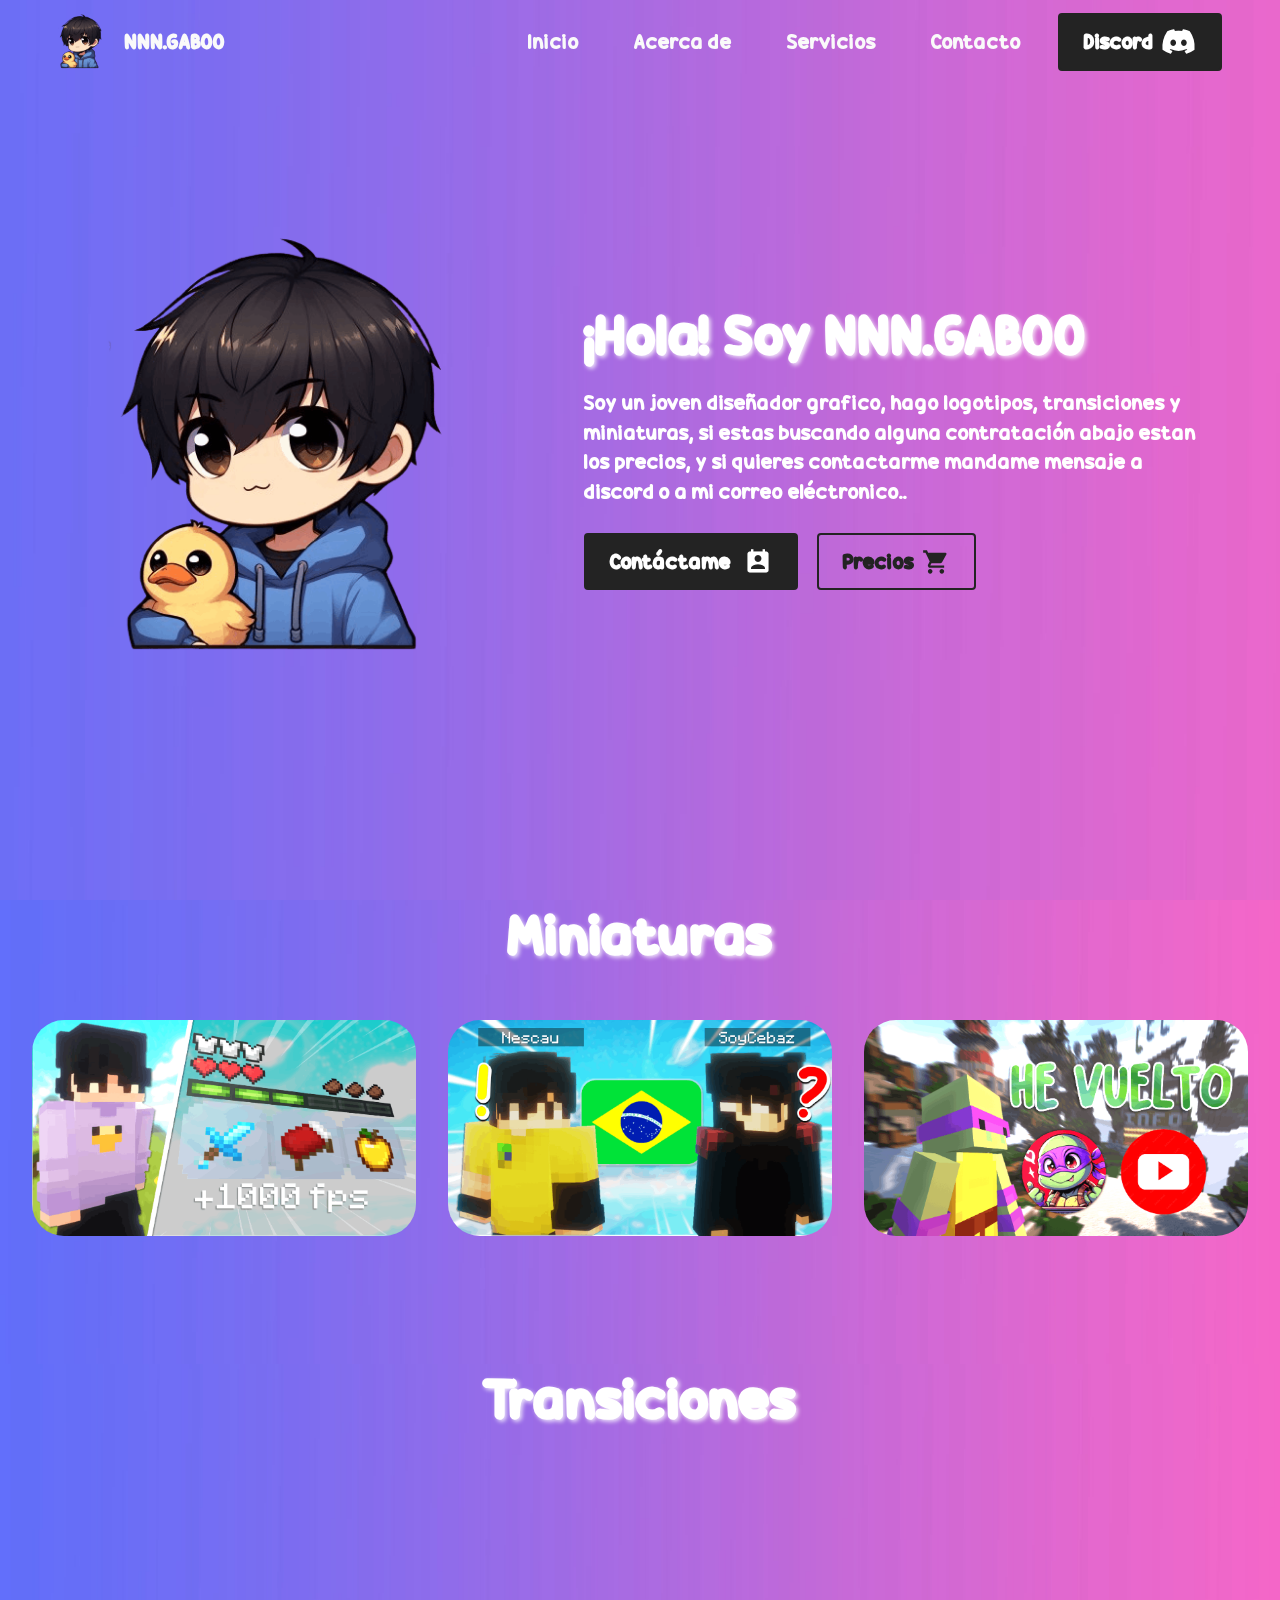
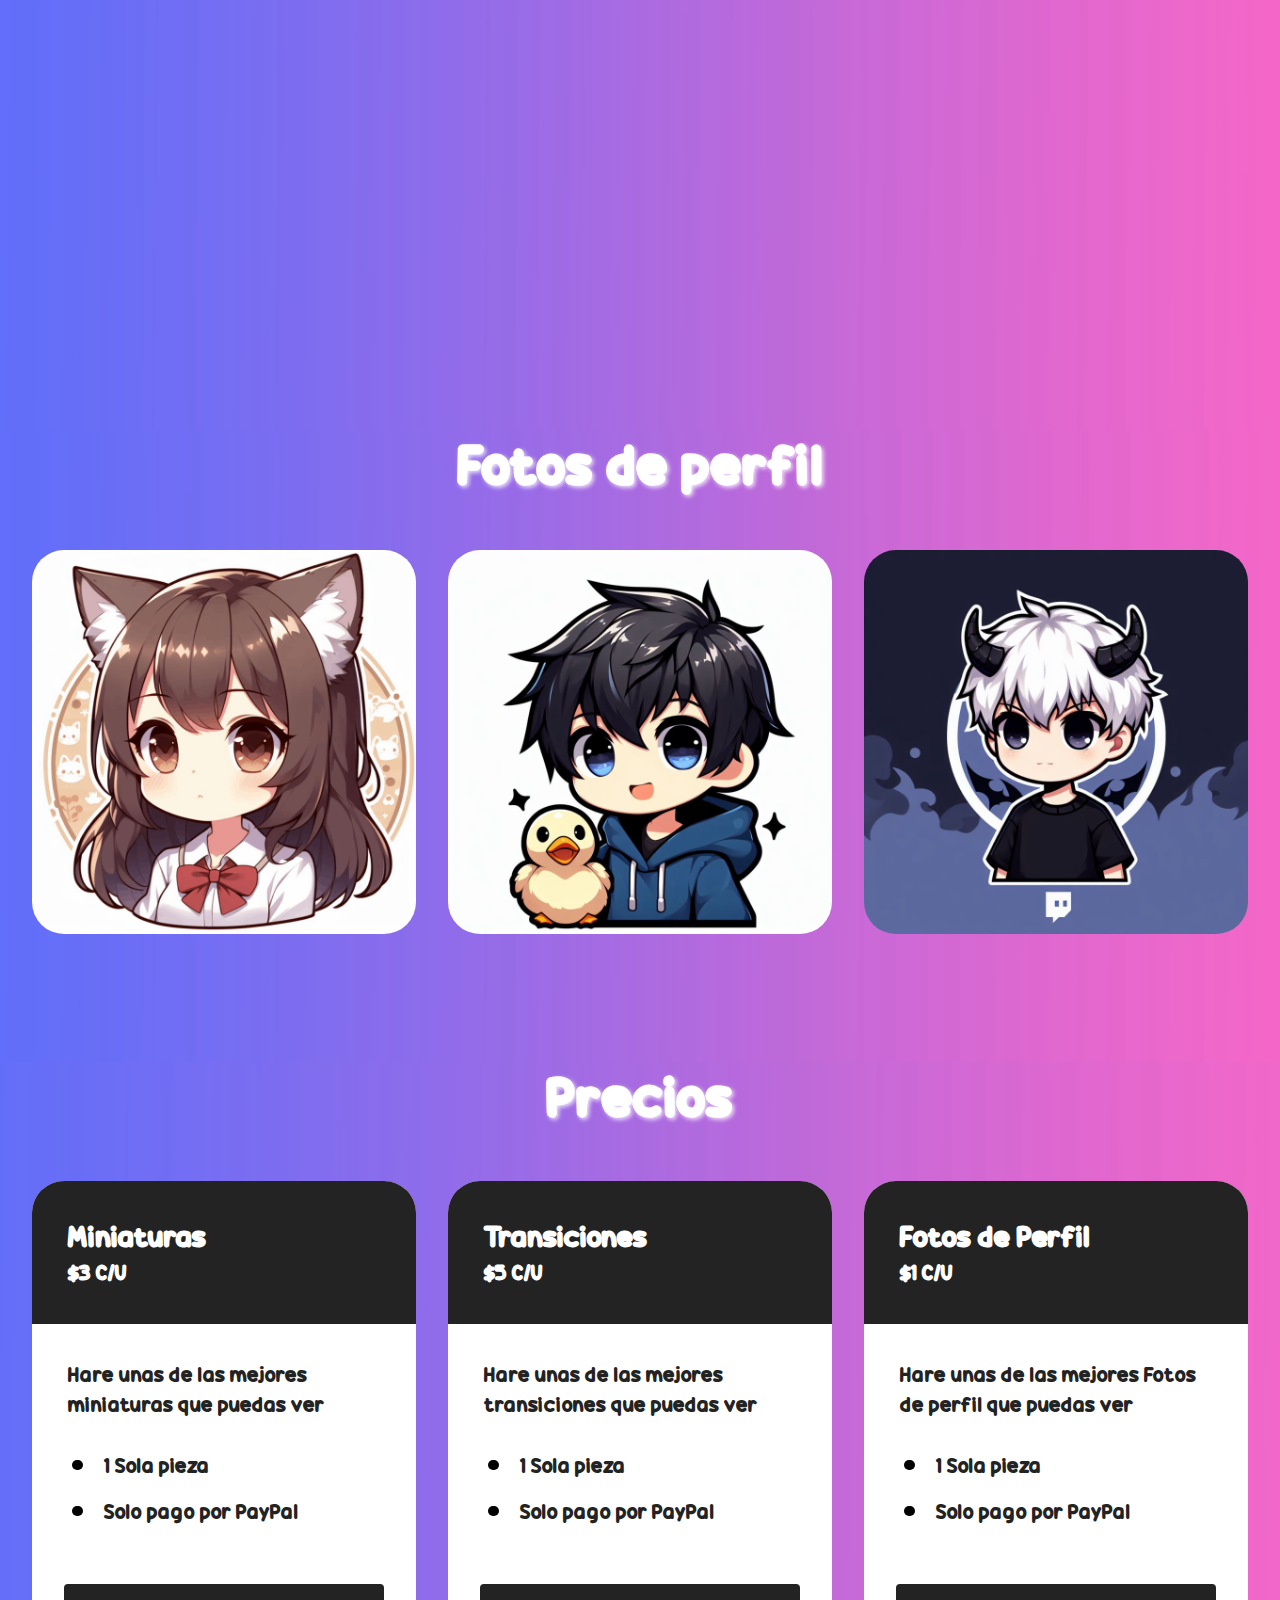
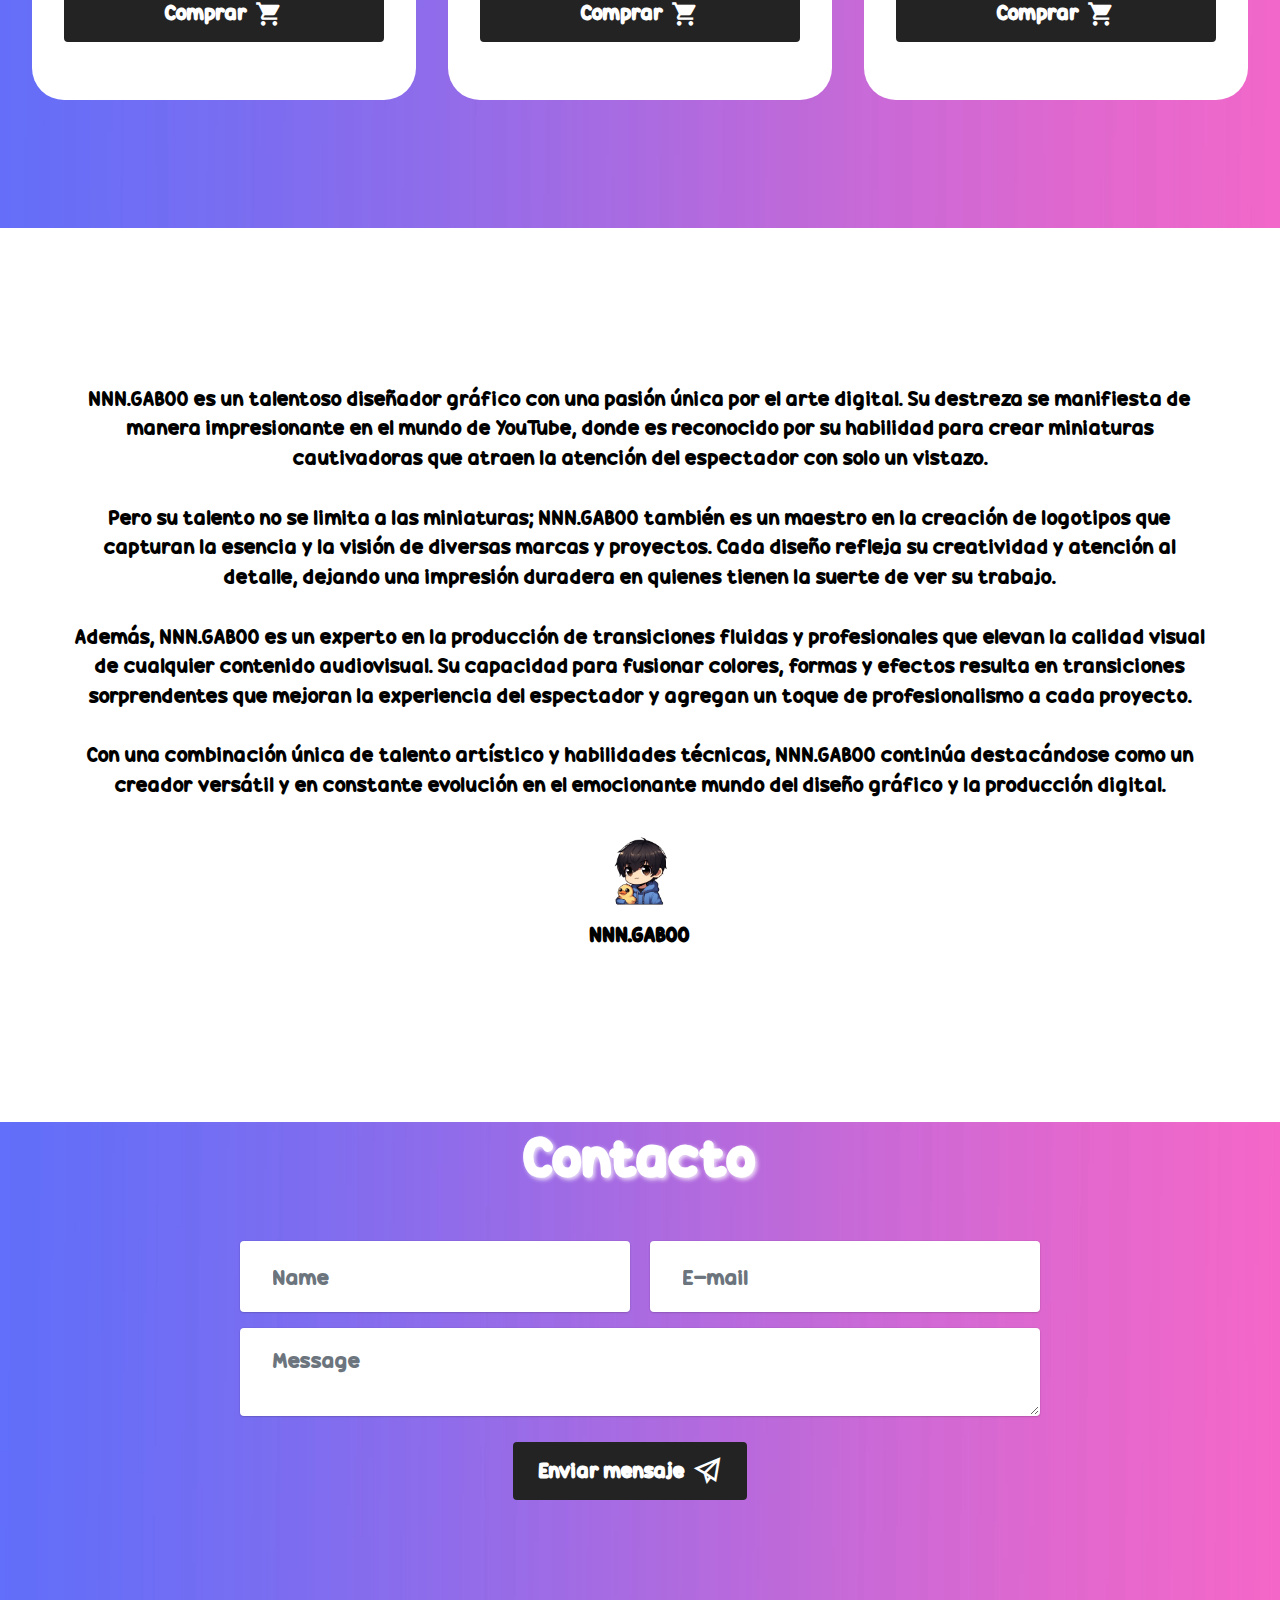
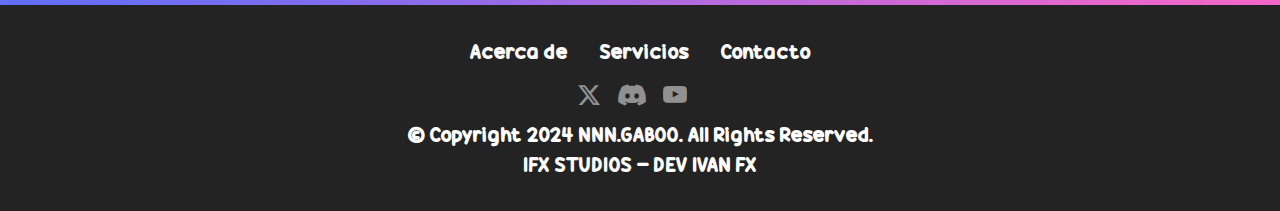
==== commit b1502bf2: "index.html" ====
--- a/index.html
+++ b/index.html
@@ -79,7 +79,7 @@
                 <div class="text-wrapper">
                     <h1 class="mbr-section-title mbr-fonts-style mb-3 sombra-blanca display-2"><strong>¡Hola! Soy NNN.GABOO</strong></h1>
                     <p class="mbr-text mbr-fonts-style display-7">
-                        Soy un joven diseñador grafico, hago logotipos, transiciones y miniaturas, si estas buscando alguna contratación abajo estan los precios.</p>
+                        Soy un joven diseñador grafico, hago logotipos, transiciones y miniaturas, si estas buscando alguna contratación abajo estan los precios, y si quieres contactarme mandame mensaje a discord o a mi correo eléctronico..</p>
                     <div class="mbr-section-btn mt-3"><a class="btn btn-black display-4" href="index.html#contact"><span class="material material-perm-contact-calendar mbr-iconfont mbr-iconfont-btn"></span>Contáctame&nbsp;</a> <a class="btn btn-black-outline display-4" href="index.html#prices"><span class="material material-shopping-cart mbr-iconfont mbr-iconfont-btn"></span>Precios</a></div>
                 </div>
             </div>
@@ -413,4 +413,4 @@
   
  <div id="scrollToTop" class="scrollToTop mbr-arrow-up"><a style="text-align: center;"><i class="mbr-arrow-up-icon mbr-arrow-up-icon-cm cm-icon cm-icon-smallarrow-up"></i></a></div>
   </body>
-</html>+</html>
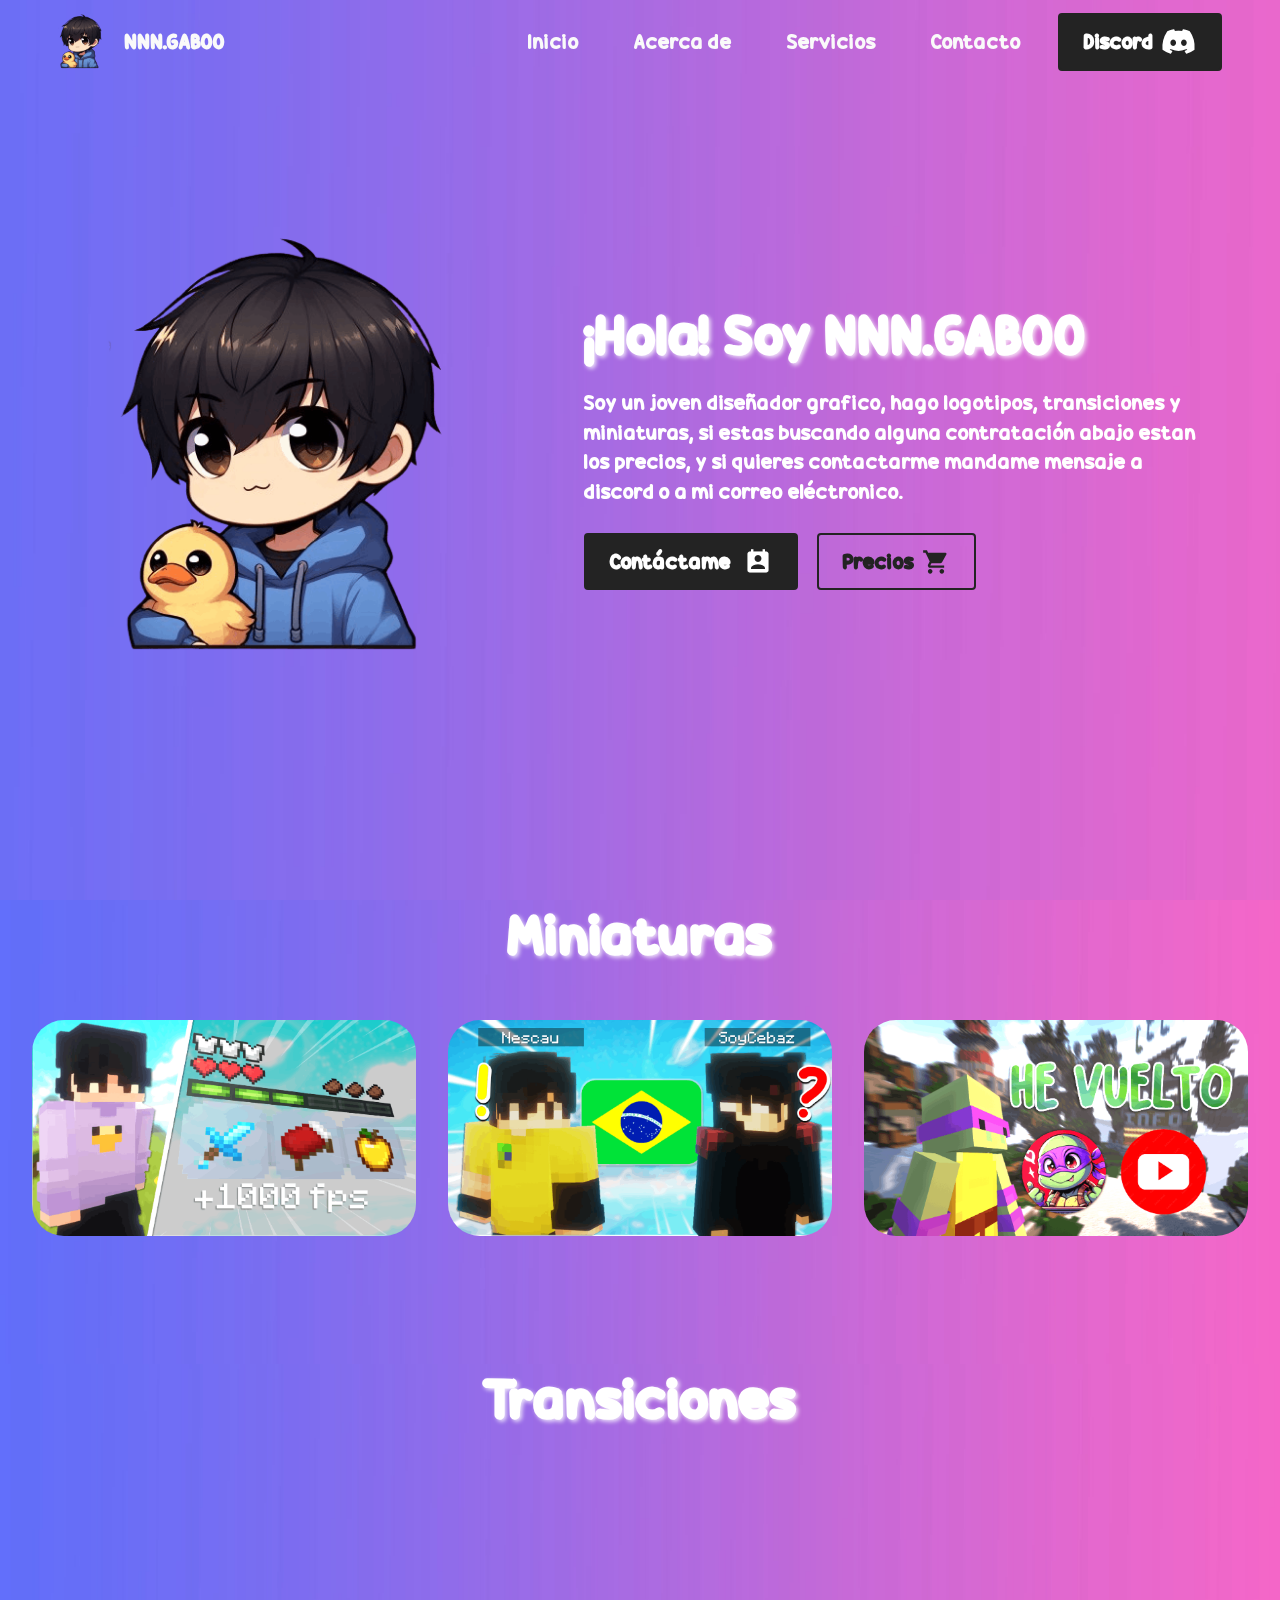
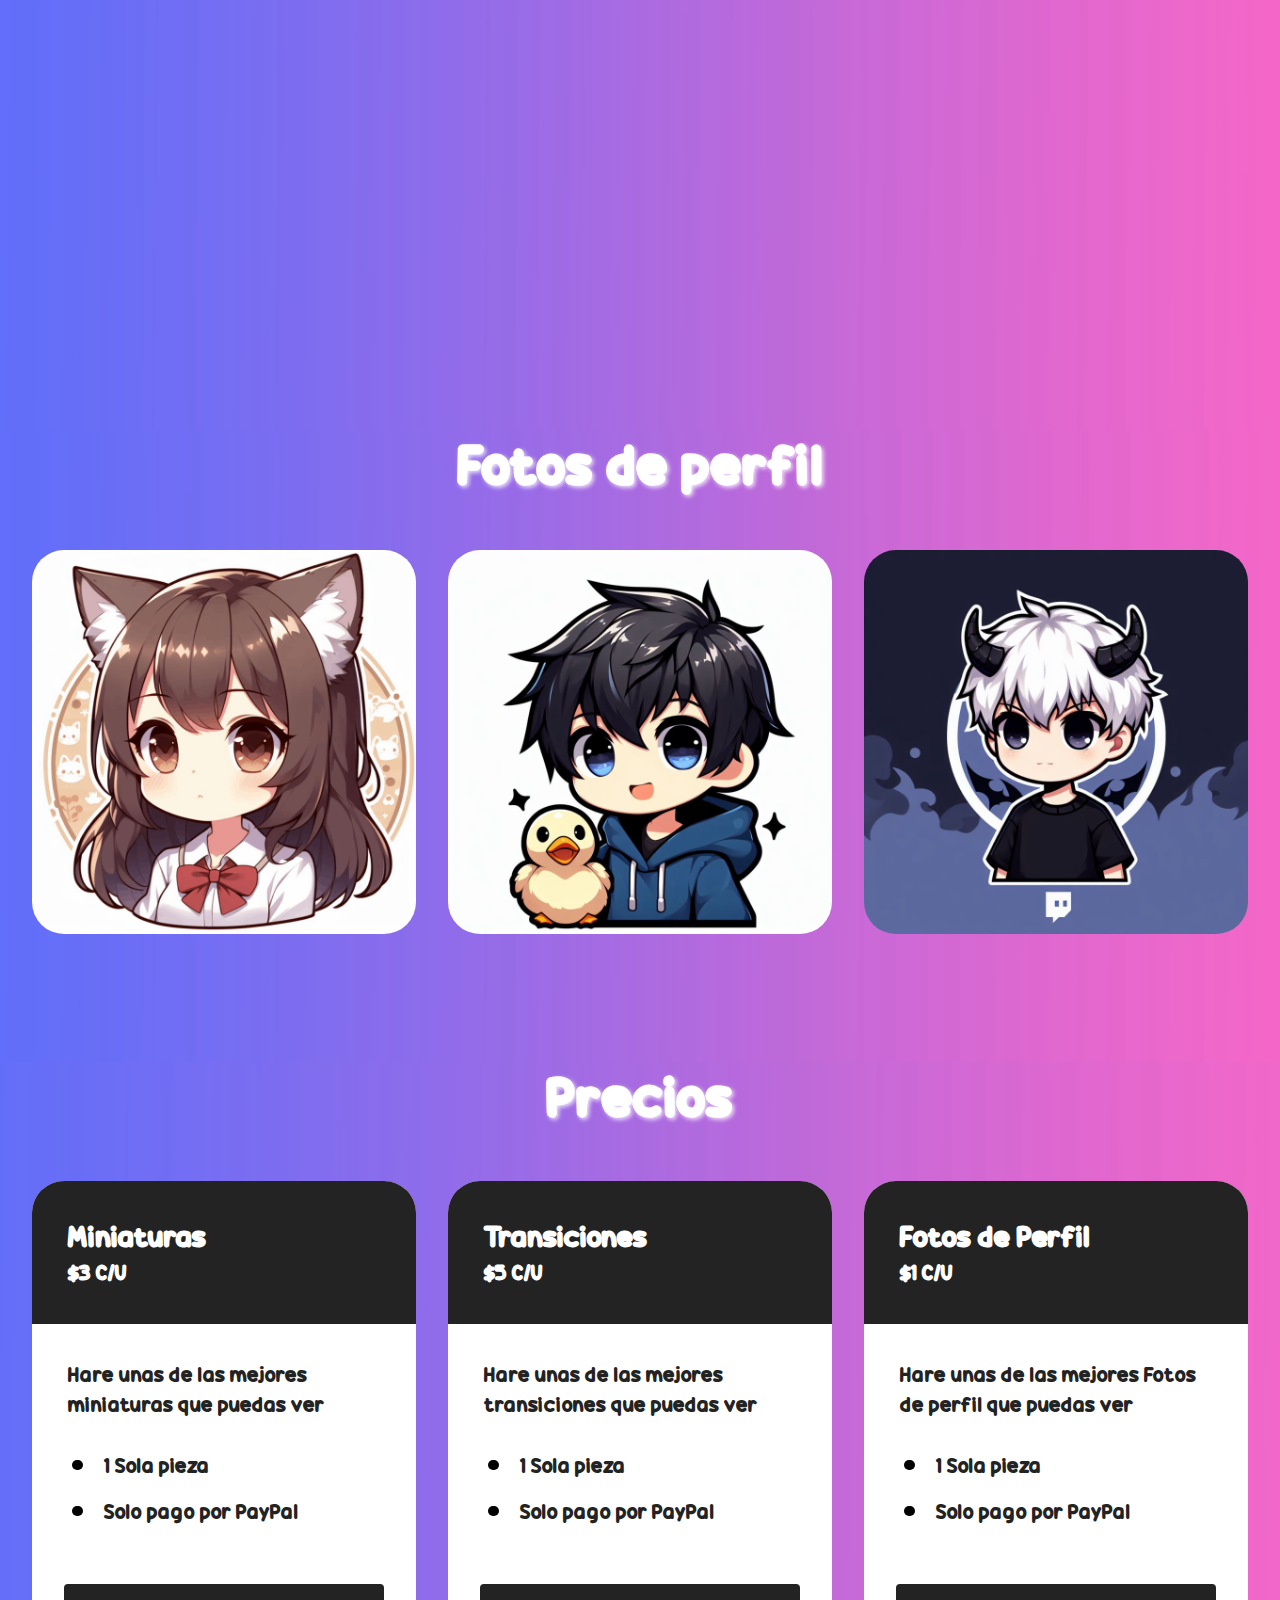
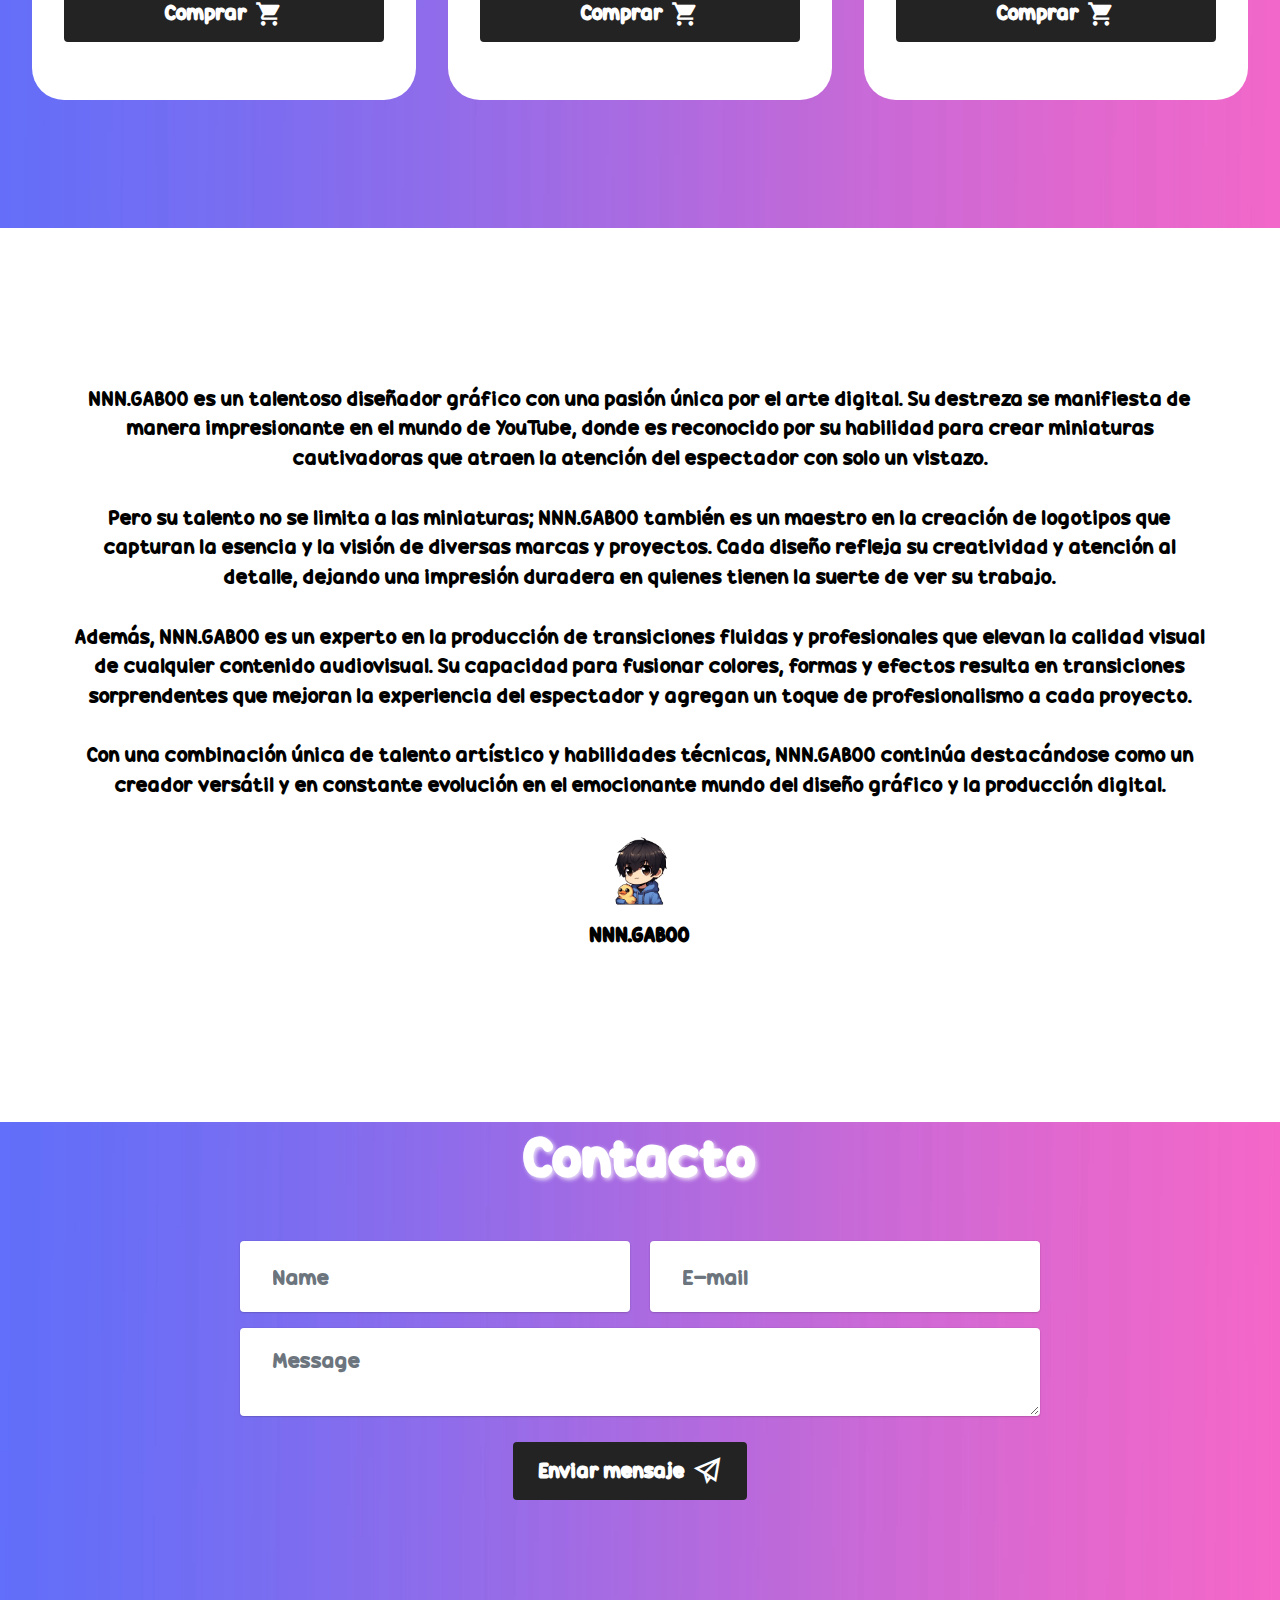
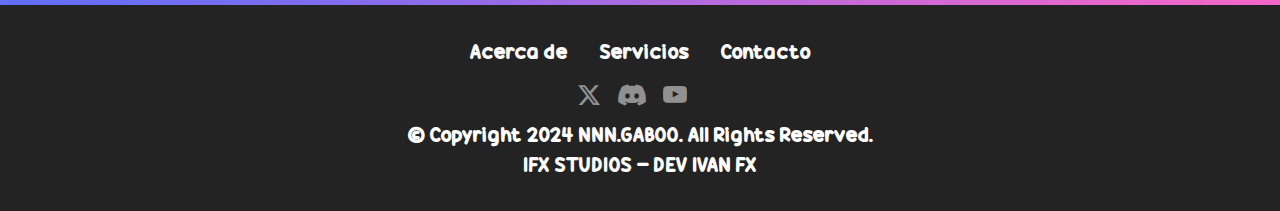
==== commit 814cc65c: "index.html" ====
--- a/index.html
+++ b/index.html
@@ -79,7 +79,7 @@
                 <div class="text-wrapper">
                     <h1 class="mbr-section-title mbr-fonts-style mb-3 sombra-blanca display-2"><strong>¡Hola! Soy NNN.GABOO</strong></h1>
                     <p class="mbr-text mbr-fonts-style display-7">
-                        Soy un joven diseñador grafico, hago logotipos, transiciones y miniaturas, si estas buscando alguna contratación abajo estan los precios, y si quieres contactarme mandame mensaje a discord o a mi correo eléctronico..</p>
+                        Soy un joven diseñador grafico, hago logotipos, transiciones y miniaturas, si estas buscando alguna contratación abajo estan los precios, y si quieres contactarme mandame mensaje a discord o a mi correo eléctronico.</p>
                     <div class="mbr-section-btn mt-3"><a class="btn btn-black display-4" href="index.html#contact"><span class="material material-perm-contact-calendar mbr-iconfont mbr-iconfont-btn"></span>Contáctame&nbsp;</a> <a class="btn btn-black-outline display-4" href="index.html#prices"><span class="material material-shopping-cart mbr-iconfont mbr-iconfont-btn"></span>Precios</a></div>
                 </div>
             </div>
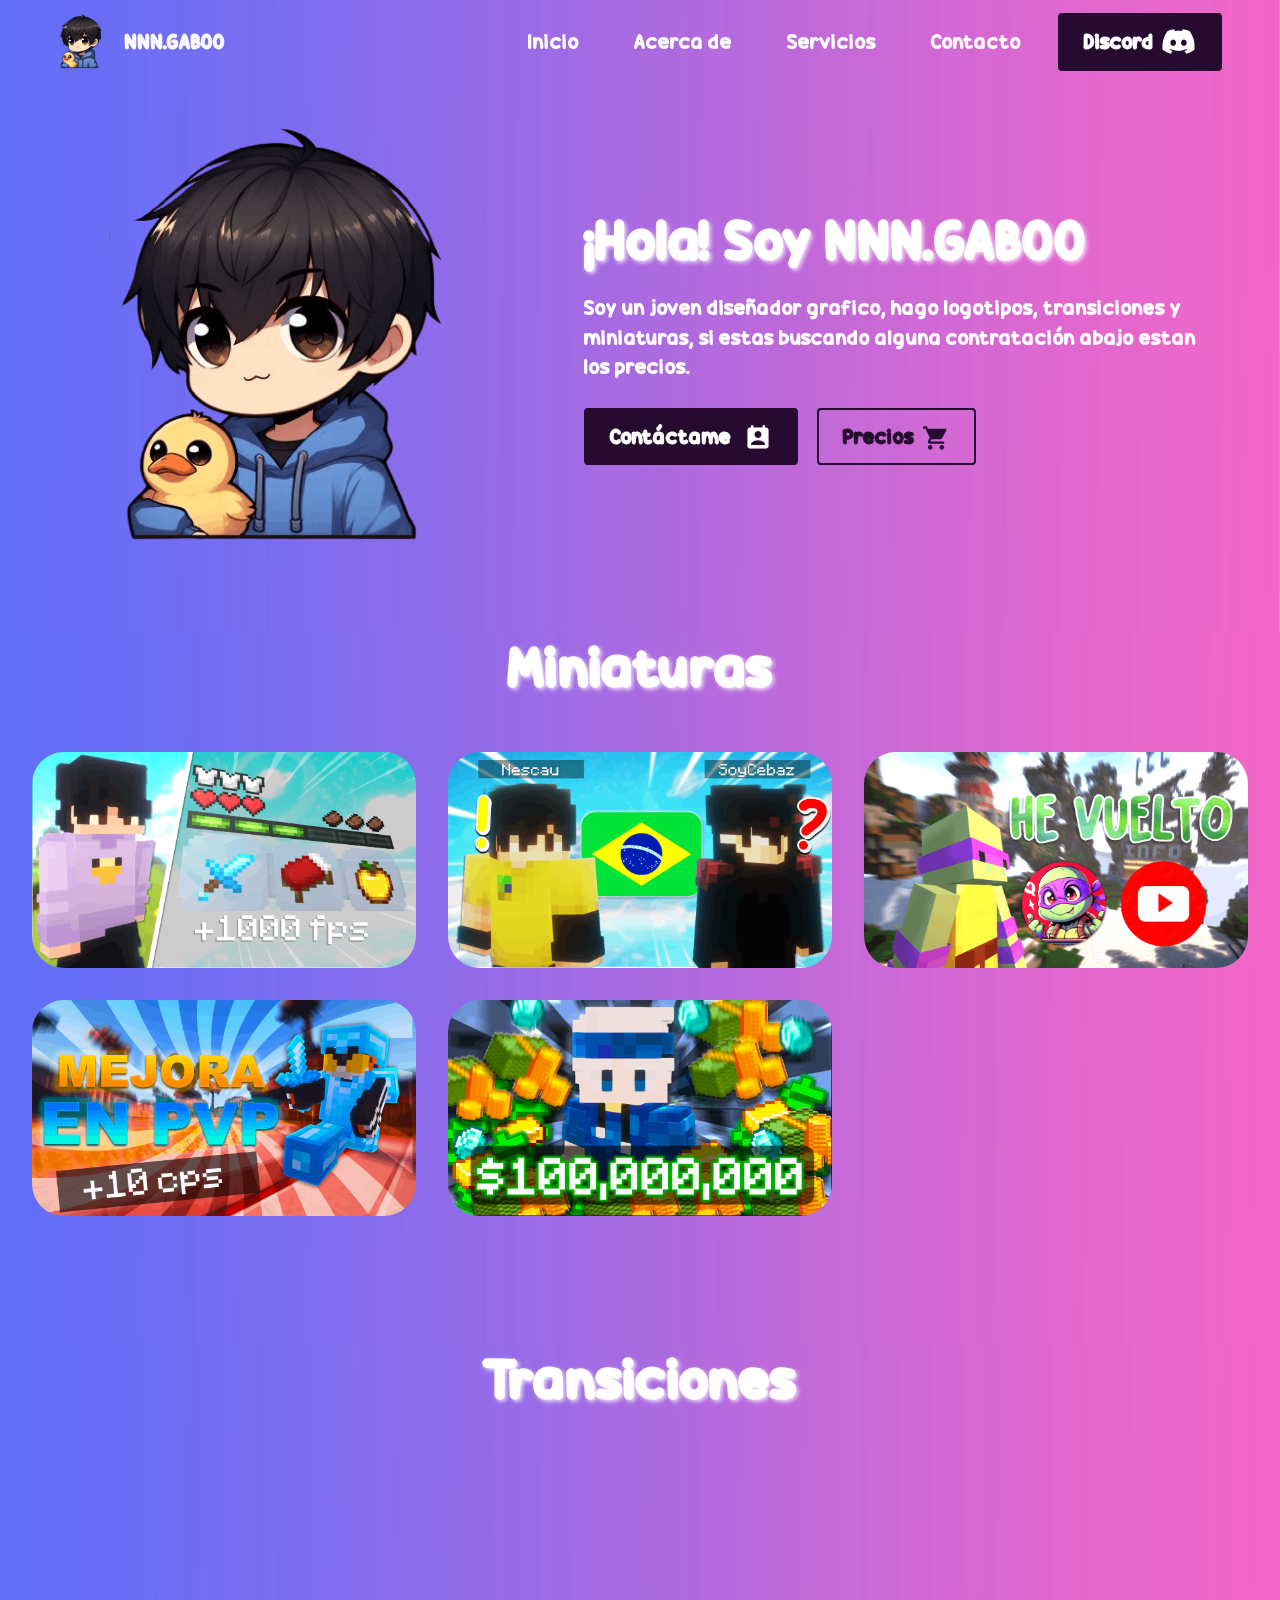
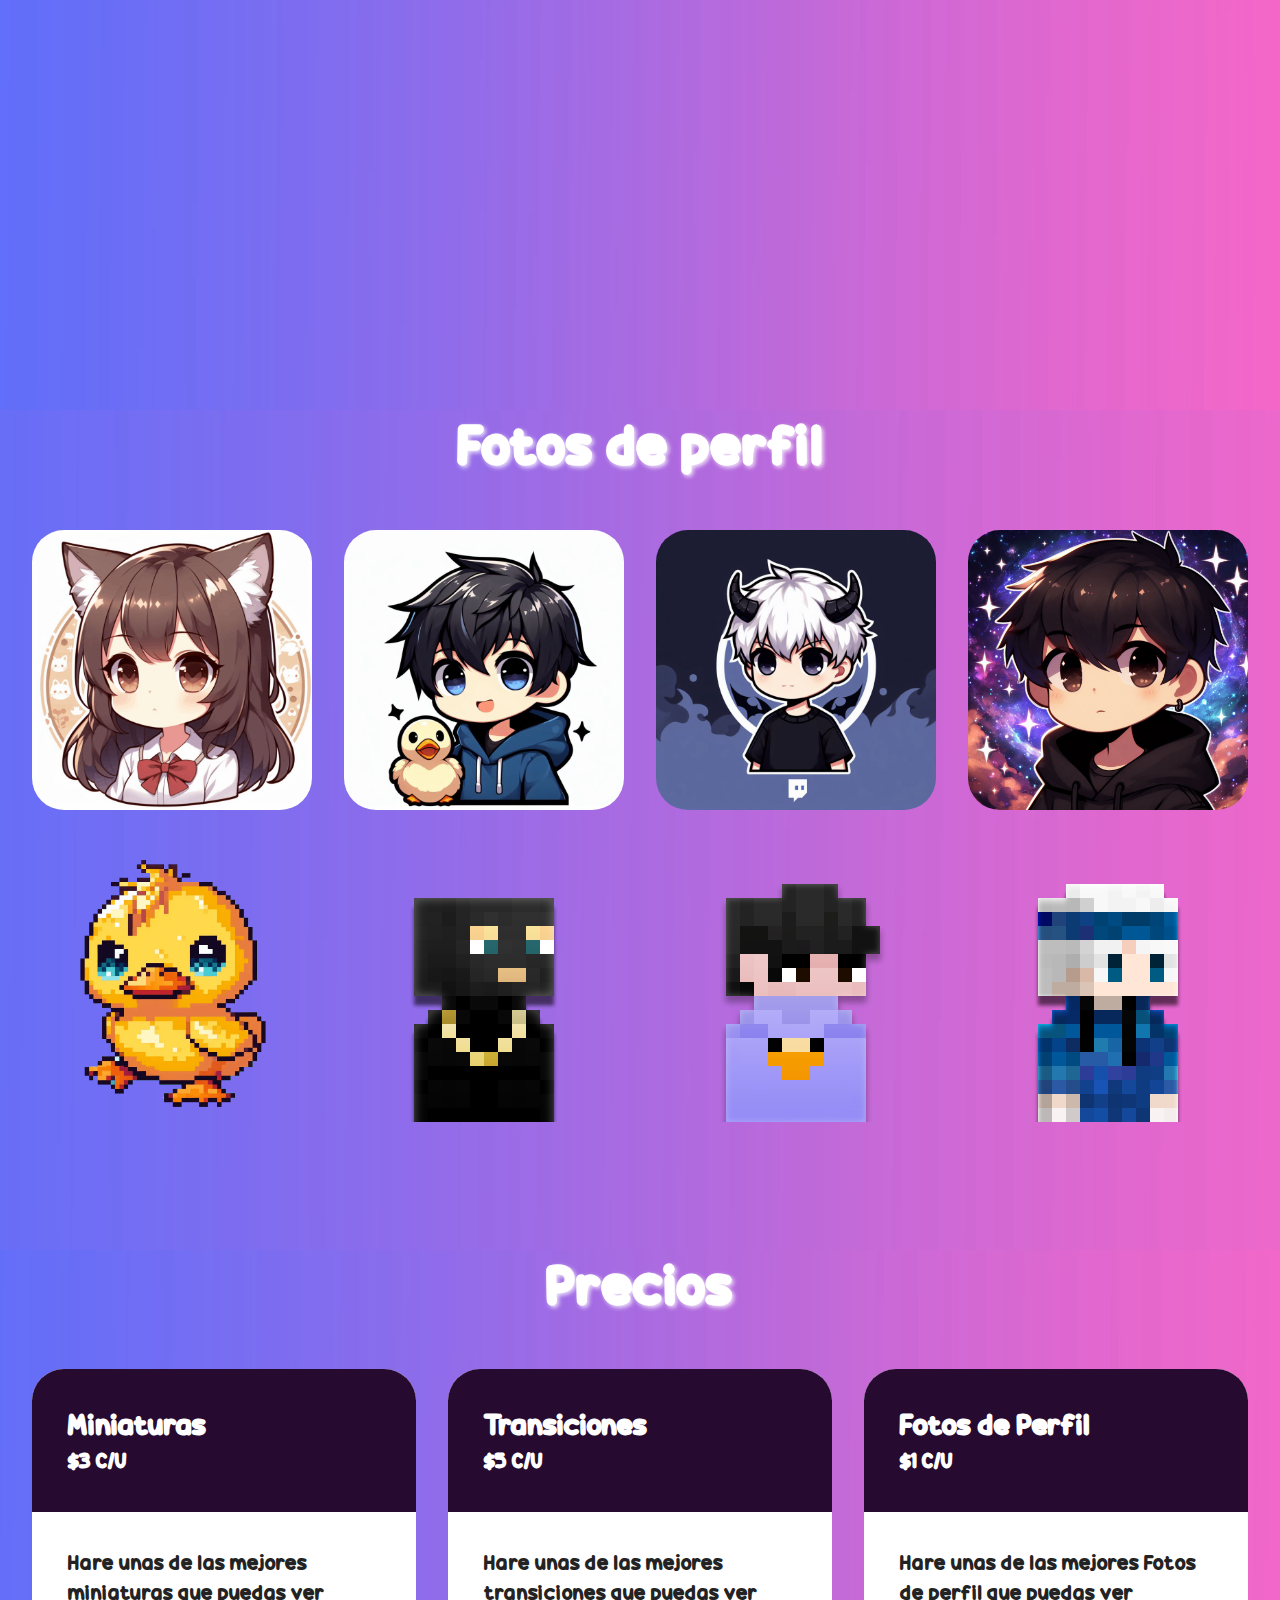
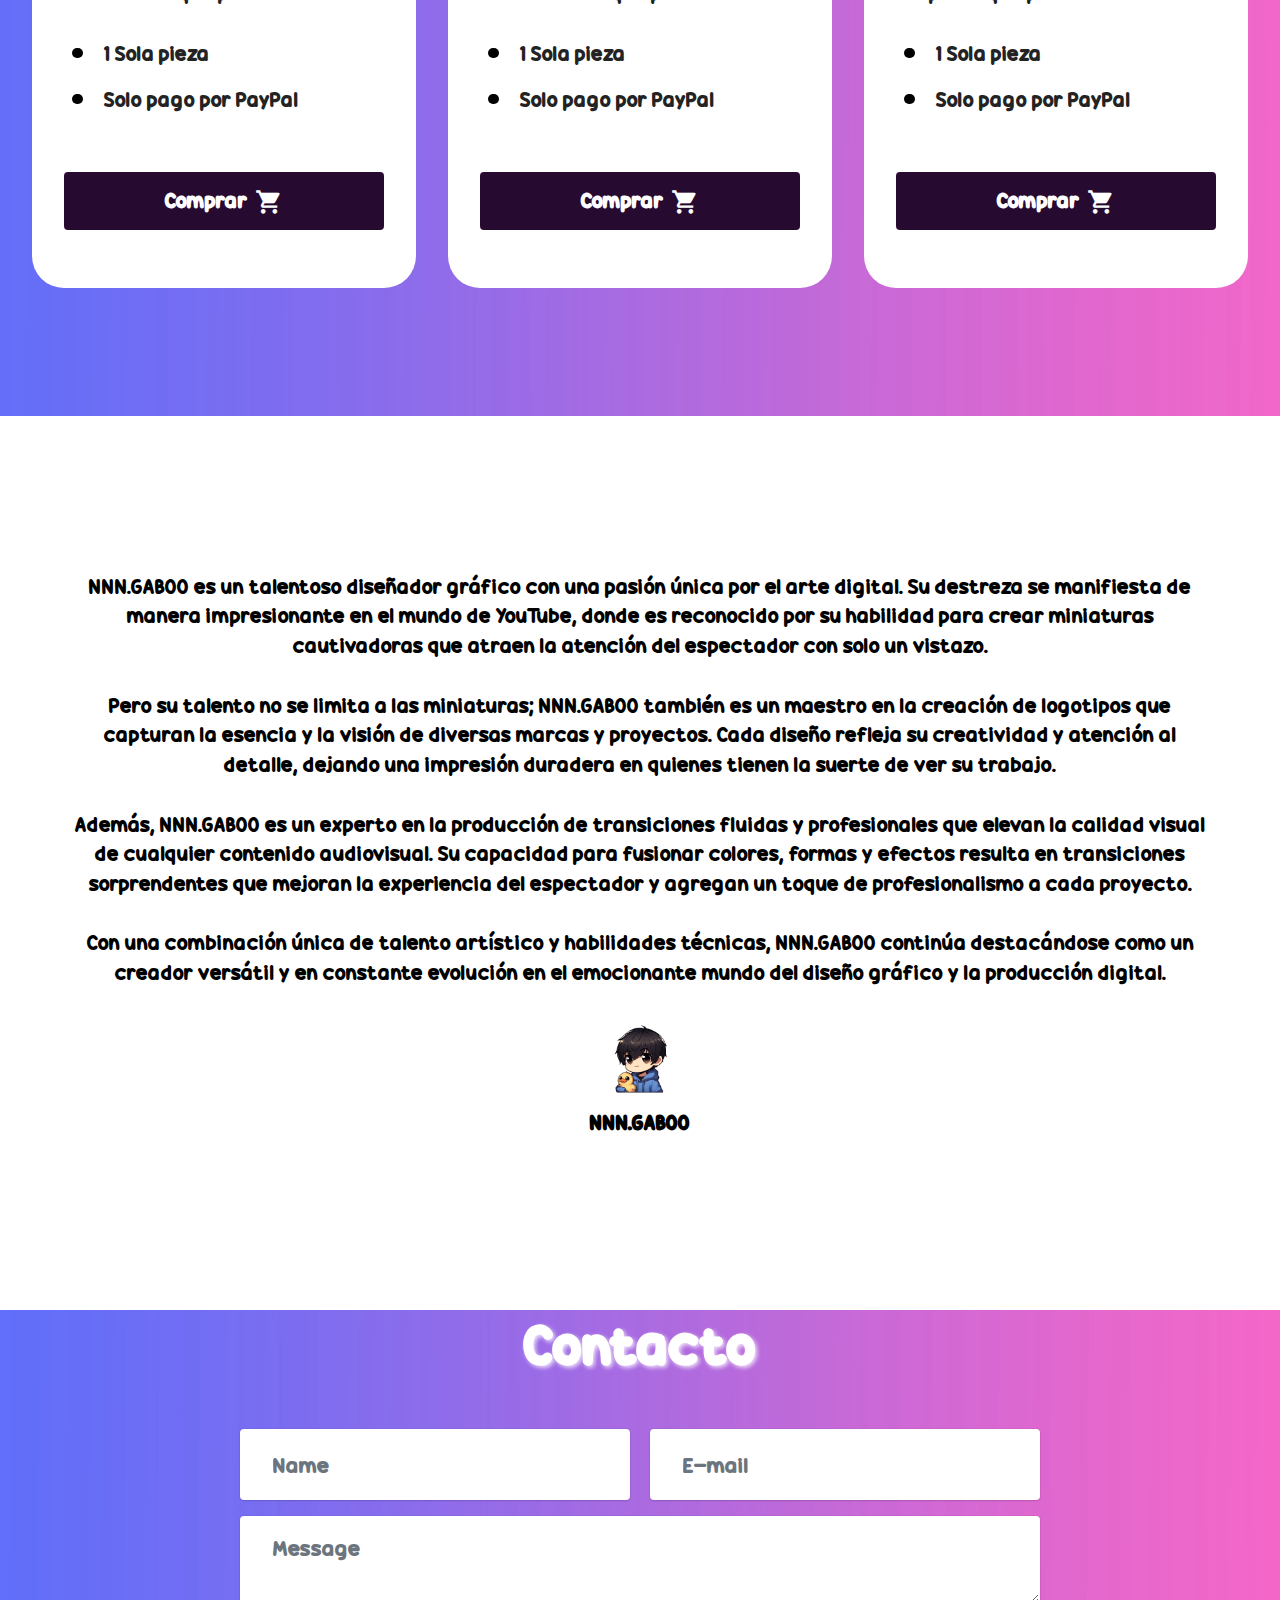
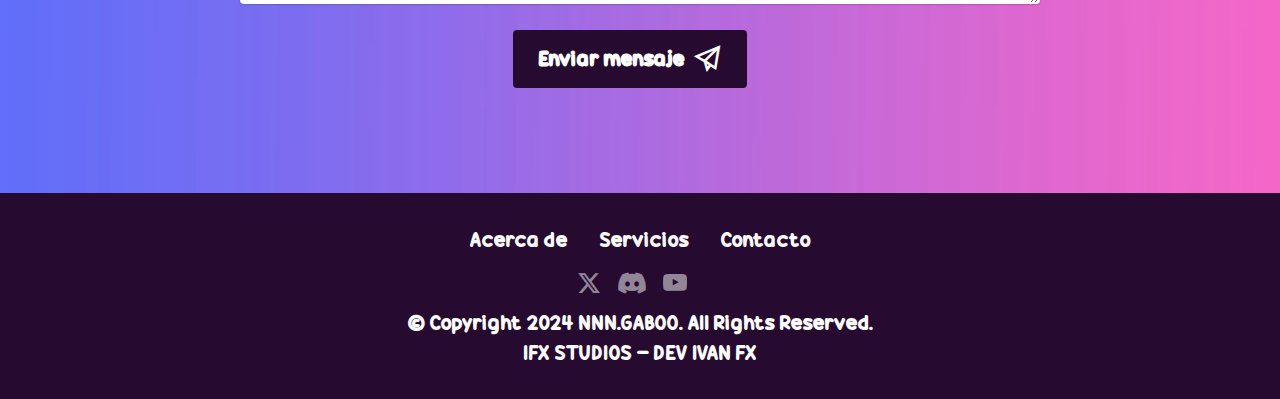
==== commit 5ea6a85b: "Add files via upload" ====
--- a/index.html
+++ b/index.html
@@ -23,7 +23,7 @@
   <link rel="stylesheet" href="assets/socicon/css/styles.css">
   <link rel="stylesheet" href="assets/theme/css/style.css">
   <link href="assets/fonts/style.css" rel="stylesheet">
-  <link rel="preload" as="style" href="assets/mobirise/css/mbr-additional.css?v=WiZGv5"><link rel="stylesheet" href="assets/mobirise/css/mbr-additional.css?v=WiZGv5" type="text/css">
+  <link rel="preload" as="style" href="assets/mobirise/css/mbr-additional.css?v=h5uLqI"><link rel="stylesheet" href="assets/mobirise/css/mbr-additional.css?v=h5uLqI" type="text/css">
 
   
   
@@ -41,7 +41,7 @@
                         <img src="assets/images/-47a75e5b-9516-4fdc-9666-136966d4f120-removebg-preview-96x96.png" alt="Mobirise Website Builder" style="height: 4rem;">
                     </a>
                 </span>
-                <span class="navbar-caption-wrap"><a class="navbar-caption text-white text-primary display-7" href="index.html#top">NNN.GABOO</a></span>
+                <span class="navbar-caption-wrap"><a class="navbar-caption text-white text-primary display-7" href="/">NNN.GABOO</a></span>
             </div>
             <button class="navbar-toggler" type="button" data-toggle="collapse" data-bs-toggle="collapse" data-target="#navbarSupportedContent" data-bs-target="#navbarSupportedContent" aria-controls="navbarNavAltMarkup" aria-expanded="false" aria-label="Toggle navigation">
                 <div class="hamburger">
@@ -52,18 +52,18 @@
                 </div>
             </button>
             <div class="collapse navbar-collapse" id="navbarSupportedContent">
-                <ul class="navbar-nav nav-dropdown" data-app-modern-menu="true"><li class="nav-item"><a class="nav-link link text-white text-primary display-4" href="index.html#top">Inicio</a></li><li class="nav-item"><a class="nav-link link text-white text-primary display-4" href="index.html#acerca-de">Acerca de</a></li>
+                <ul class="navbar-nav nav-dropdown" data-app-modern-menu="true"><li class="nav-item"><a class="nav-link link text-white text-primary display-4" href="index.html#top">Inicio</a></li><li class="nav-item"><a class="nav-link link text-white text-primary display-4" href="index.html#people06-i">Acerca de</a></li>
                     <li class="nav-item"><a class="nav-link link text-white text-primary display-4" href="index.html#gallery03-7">Servicios</a></li>
                     <li class="nav-item"><a class="nav-link link text-white text-primary display-4" href="index.html#contact">Contacto</a>
                     </li></ul>
                 
-                <div class="navbar-buttons mbr-section-btn"><a class="btn btn-black display-4" href="https://discord.com/invite/JPedht6qJp"><span class="fab fa-discord mbr-iconfont mbr-iconfont-btn"></span>Discord</a></div>
+                <div class="navbar-buttons mbr-section-btn"><a class="btn btn-success display-4" href="https://discord.com/invite/JPedht6qJp"><span class="fab fa-discord mbr-iconfont mbr-iconfont-btn"></span>Discord</a></div>
             </div>
         </div>
     </nav>
 </section>
 
-<section data-bs-version="5.1" class="header14 cid-u9ihFXkaKz mbr-fullscreen mbr-parallax-background" id="header14-g">
+<section data-bs-version="5.1" class="header14 cid-u9ihFXkaKz mbr-parallax-background" id="header14-g">
 
     
 
@@ -79,8 +79,8 @@
                 <div class="text-wrapper">
                     <h1 class="mbr-section-title mbr-fonts-style mb-3 sombra-blanca display-2"><strong>¡Hola! Soy NNN.GABOO</strong></h1>
                     <p class="mbr-text mbr-fonts-style display-7">
-                        Soy un joven diseñador grafico, hago logotipos, transiciones y miniaturas, si estas buscando alguna contratación abajo estan los precios, y si quieres contactarme mandame mensaje a discord o a mi correo eléctronico.</p>
-                    <div class="mbr-section-btn mt-3"><a class="btn btn-black display-4" href="index.html#contact"><span class="material material-perm-contact-calendar mbr-iconfont mbr-iconfont-btn"></span>Contáctame&nbsp;</a> <a class="btn btn-black-outline display-4" href="index.html#prices"><span class="material material-shopping-cart mbr-iconfont mbr-iconfont-btn"></span>Precios</a></div>
+                        Soy un joven diseñador grafico, hago logotipos, transiciones y miniaturas, si estas buscando alguna contratación abajo estan los precios.</p>
+                    <div class="mbr-section-btn mt-3"><a class="btn btn-success display-4" href="index.html#contact"><span class="material material-perm-contact-calendar mbr-iconfont mbr-iconfont-btn"></span>Contáctame&nbsp;</a> <a class="btn btn-success-outline display-4" href="index.html#prices"><span class="material material-shopping-cart mbr-iconfont mbr-iconfont-btn"></span>Precios</a></div>
                 </div>
             </div>
         </div>
@@ -104,7 +104,7 @@
         <div class="item features-image col-12 col-md-6 col-lg-4 active">
           <div class="item-wrapper">
             <div class="item-img">
-              <img src="assets/images/min-1139x641.png" alt="Mobirise Website Builder" title="" data-slide-to="1" data-bs-slide-to="1">
+              <img src="assets/images/min-1139x641.png" alt="Mobirise Website Builder" title="" data-slide-to="0" data-bs-slide-to="0">
             </div>
             
           </div>
@@ -112,7 +112,7 @@
         <div class="item features-image col-12 col-md-6 col-lg-4">
           <div class="item-wrapper">
             <div class="item-img">
-              <img src="assets/images/min2-1139x641.png" alt="Mobirise Website Builder" title="" data-slide-to="2" data-bs-slide-to="2">
+              <img src="assets/images/min2-1139x641.png" alt="Mobirise Website Builder" title="" data-slide-to="1" data-bs-slide-to="1">
             </div>
             
           </div>
@@ -120,7 +120,21 @@
         <div class="item features-image col-12 col-md-6 col-lg-4">
           <div class="item-wrapper">
             <div class="item-img">
-              <img src="assets/images/presentacion1-1139x641.png" alt="Mobirise Website Builder" title="" data-slide-to="3" data-bs-slide-to="3">
+              <img src="assets/images/presentacion1-1139x641.png" alt="Mobirise Website Builder" title="" data-slide-to="2" data-bs-slide-to="2">
+            </div>
+            
+          </div>
+        </div><div class="item features-image col-12 col-md-6 col-lg-4">
+          <div class="item-wrapper">
+            <div class="item-img">
+              <img src="assets/images/proyecto-nuevo-2-1280x720.png" alt="Mobirise Website Builder" title="" data-slide-to="3" data-bs-slide-to="3">
+            </div>
+            
+          </div>
+        </div><div class="item features-image col-12 col-md-6 col-lg-4">
+          <div class="item-wrapper">
+            <div class="item-img">
+              <img src="assets/images/image-639x359.png" alt="Mobirise Website Builder" title="" data-slide-to="4" data-bs-slide-to="4">
             </div>
             
           </div>
@@ -139,7 +153,7 @@
         </div>
         <div class="row justify-content-center">
             <div class="col-12 col-md-8 video-block">
-                <div class="video-wrapper"><iframe class="mbr-embedded-video" src="https://www.youtube.com/embed/o-77trvMOJ0?rel=0&amp;amp;mute=1&amp;showinfo=0&amp;autoplay=1&amp;loop=1&amp;playlist=o-77trvMOJ0" width="1280" height="720" frameborder="0" allowfullscreen></iframe></div>
+                <div class="video-wrapper"><iframe class="mbr-embedded-video" src="https://www.youtube.com/embed/GyQSQ-43Th8?rel=0&amp;amp;&amp;showinfo=0&amp;autoplay=0&amp;loop=0" width="1280" height="720" frameborder="0" allowfullscreen></iframe></div>
                 
             </div>
         </div>
@@ -160,7 +174,7 @@
         </div>
       </div>
       <div class="row">
-        <div class="item features-image col-12 col-md-6 col-lg-4">
+        <div class="item features-image col-12 col-md-6 col-lg-3">
           <div class="item-wrapper">
             <div class="item-img">
               <img src="assets/images/70aed45e-51b9-41b6-a71d-3838506c02d3-816x816.png" alt="Mobirise Website Builder" title="" data-slide-to="0" data-bs-slide-to="0">
@@ -168,7 +182,7 @@
             
           </div>
         </div>
-        <div class="item features-image col-12 col-md-6 col-lg-4">
+        <div class="item features-image col-12 col-md-6 col-lg-3">
           <div class="item-wrapper">
             <div class="item-img">
               <img src="assets/images/70e419f1-8bda-49f0-afbd-4d3dd056b71b-816x816.jpg" alt="Mobirise Website Builder" title="" data-slide-to="1" data-bs-slide-to="1">
@@ -176,10 +190,45 @@
             
           </div>
         </div>
-        <div class="item features-image col-12 col-md-6 col-lg-4">
+        <div class="item features-image col-12 col-md-6 col-lg-3">
           <div class="item-wrapper">
             <div class="item-img">
               <img src="assets/images/09963e3f-b969-4e75-af04-6aac43610774-816x816.jpg" alt="Mobirise Website Builder" title="" data-slide-to="2" data-bs-slide-to="2">
+            </div>
+            
+          </div>
+        </div><div class="item features-image col-12 col-md-6 col-lg-3">
+          <div class="item-wrapper">
+            <div class="item-img">
+              <img src="assets/images/a15b6acd-6992-4a8e-bc4e-35c4a9791f6d-1024x1024.jpg" alt="Mobirise Website Builder" title="" data-slide-to="3" data-bs-slide-to="3">
+            </div>
+            
+          </div>
+        </div><div class="item features-image col-12 col-md-6 col-lg-3">
+          <div class="item-wrapper">
+            <div class="item-img">
+              <img src="assets/images/550cc377-7bf7-4ef8-b1a9-4b9cd758e211-1-1024x1024.png" alt="Mobirise Website Builder" title="" data-slide-to="4" data-bs-slide-to="4">
+            </div>
+            
+          </div>
+        </div><div class="item features-image col-12 col-md-6 col-lg-3">
+          <div class="item-wrapper">
+            <div class="item-img">
+              <img src="assets/images/cebaz-800x800.png" alt="Mobirise Website Builder" title="" data-slide-to="5" data-bs-slide-to="5">
+            </div>
+            
+          </div>
+        </div><div class="item features-image col-12 col-md-6 col-lg-3">
+          <div class="item-wrapper">
+            <div class="item-img">
+              <img src="assets/images/henrys-mc-pfp-template-2-800x800.png" alt="Mobirise Website Builder" title="" data-slide-to="6" data-bs-slide-to="6">
+            </div>
+            
+          </div>
+        </div><div class="item features-image col-12 col-md-6 col-lg-3">
+          <div class="item-wrapper">
+            <div class="item-img">
+              <img src="assets/images/henrys-mc-pfp-template-1-800x800.png" alt="Mobirise Website Builder" title="" data-slide-to="7" data-bs-slide-to="7">
             </div>
             
           </div>
@@ -222,7 +271,7 @@
               </ul>
             </div>
           </div>
-          <div class="mbr-section-btn item-footer"><a href="https://discord.com/invite/JPedht6qJp" class="btn item-btn btn-black display-7" target="_blank"><span class="material material-local-grocery-store mbr-iconfont mbr-iconfont-btn"></span>Comprar</a></div>
+          <div class="mbr-section-btn item-footer"><a href="https://discord.com/invite/JPedht6qJp" class="btn item-btn btn-success display-7" target="_blank"><span class="material material-local-grocery-store mbr-iconfont mbr-iconfont-btn"></span>Comprar</a></div>
         </div>
       </div>
       <div class="item features-without-image col-12 col-md-6 col-lg-4 item-mb">
@@ -245,7 +294,7 @@
               </ul>
             </div>
           </div>
-          <div class="mbr-section-btn item-footer"><a href="https://discord.com/invite/JPedht6qJp" class="btn item-btn btn-black display-7" target="_blank"><span class="material material-local-grocery-store mbr-iconfont mbr-iconfont-btn"></span>Comprar</a></div>
+          <div class="mbr-section-btn item-footer"><a href="https://discord.com/invite/JPedht6qJp" class="btn item-btn btn-success display-7" target="_blank"><span class="material material-local-grocery-store mbr-iconfont mbr-iconfont-btn"></span>Comprar</a></div>
         </div>
       </div>
       <div class="item features-without-image col-12 col-md-6 col-lg-4 item-mb">
@@ -267,7 +316,7 @@
               </ul>
             </div>
           </div>
-          <div class="mbr-section-btn item-footer"><a href="https://discord.com/invite/JPedht6qJp" class="btn item-btn btn-black display-7" target="_blank"><span class="material material-local-grocery-store mbr-iconfont mbr-iconfont-btn"></span>Comprar</a></div>
+          <div class="mbr-section-btn item-footer"><a href="https://discord.com/invite/JPedht6qJp" class="btn item-btn btn-success display-7" target="_blank"><span class="material material-local-grocery-store mbr-iconfont mbr-iconfont-btn"></span>Comprar</a></div>
         </div>
       </div>
     </div>
@@ -328,7 +377,7 @@
         </div>
         <div class="row justify-content-center">
             <div class="col-lg-8 mx-auto mbr-form" data-form-type="formoid">
-                <form action="https://mobirise.eu/" method="POST" class="mbr-form form-with-styler" data-form-title="Form Name"><input type="hidden" name="email" data-form-email="true" value="EBuHdfyqug21GyZqkWAN4f0VYB0grUtBTunlxPtSWQks2M8gT/Eyfef82uoA7xXttBa++5ZJJDWPcFbrLX1ivrBez3ldjNR5O7Wz9LtNa1KOrZob1ylhVjmxfGtWeJBz">
+                <form action="https://mobirise.eu/" method="POST" class="mbr-form form-with-styler" data-form-title="Form Name"><input type="hidden" name="email" data-form-email="true" value="L1jtWnOLo1XHJ5LdyAujVSQLupT3Rc/UHEV/p/hXIOZ56U8Xevv+lgaMNTk98gtp+MoX55SEDLXy/uosYcvN29910slGJDuSNfwnZQk90Xp+Uv2PPFWympqfW6y04g5n">
                     <div class="row">
                         <div hidden="hidden" data-form-alert="" class="alert alert-success col-12">Tu mensaje ha sido enviado con éxito, espere a que un miembro del staff le conteste</div>
                         <div hidden="hidden" data-form-alert-danger="" class="alert alert-danger col-12">
@@ -346,7 +395,7 @@
                         <div class="col-12 form-group mb-3" data-for="textarea">
                             <textarea name="textarea" placeholder="Message" data-form-field="textarea" class="form-control" id="textarea-contact"></textarea>
                         </div>
-                        <div class="col-lg-12 col-md-12 col-sm-12 align-center mbr-section-btn"><button type="submit" class="btn btn-black display-7"><span class="mobi-mbri mobi-mbri-paper-plane mbr-iconfont mbr-iconfont-btn"></span>Enviar mensaje</button></div>
+                        <div class="col-lg-12 col-md-12 col-sm-12 align-center mbr-section-btn"><button type="submit" class="btn btn-success display-7"><span class="mobi-mbri mobi-mbri-paper-plane mbr-iconfont mbr-iconfont-btn"></span>Enviar mensaje</button></div>
                     </div>
                 </form>
             </div>
@@ -369,7 +418,7 @@
                     
                     
                     
-                <li class="foot-menu-item mbr-fonts-style display-7"><a href="index.html#acerca-de" class="text-white">Acerca de</a></li><li class="foot-menu-item mbr-fonts-style display-7"><a href="index.html#gallery03-7" class="text-white">Servicios</a></li><li class="foot-menu-item mbr-fonts-style display-7"><a href="index.html#contact" class="text-white">Contacto</a></li></ul>
+                <li class="foot-menu-item mbr-fonts-style display-7"><a href="index.html#people06-i" class="text-white">Acerca de</a></li><li class="foot-menu-item mbr-fonts-style display-7"><a href="index.html#gallery03-7" class="text-white">Servicios</a></li><li class="foot-menu-item mbr-fonts-style display-7"><a href="index.html#contact" class="text-white">Contacto</a></li></ul>
             </div>
             <div class="row social-row">
                 <div class="social-list align-right pb-2">
@@ -395,7 +444,7 @@
             </div>
             <div class="row row-copirayt">
                 <p class="mbr-text mb-0 mbr-fonts-style mbr-white align-center display-7">
-                    © Copyright 2024 <a href="/" class="text-white">NNN.GABOO</a>. All Rights Reserved.<br><a href="https://elivanfx.github.io/" class="text-white" target="_blank">IFX STUDIOS</a> - DEV IVAN FX</p>
+                    © Copyright 2024 <a href="/" class="text-white">NNN.GABOO</a>. All Rights Reserved.<br><a href="https://ifxstudios.github.io" class="text-white text-primary" target="_blank">IFX STUDIOS</a> - DEV IVAN FX</p>
             </div>
         </div>
     </div>
@@ -413,4 +462,4 @@
   
  <div id="scrollToTop" class="scrollToTop mbr-arrow-up"><a style="text-align: center;"><i class="mbr-arrow-up-icon mbr-arrow-up-icon-cm cm-icon cm-icon-smallarrow-up"></i></a></div>
   </body>
-</html>
+</html>--- a/assets/mobirise/css/mbr-additional.css
+++ b/assets/mobirise/css/mbr-additional.css
@@ -145,7 +145,7 @@
   background-color: #f967c7 !important;
 }
 .bg-success {
-  background-color: #3a341c !important;
+  background-color: #260a30 !important;
 }
 .bg-info {
   background-color: #320707 !important;
@@ -224,8 +224,8 @@
 }
 .btn-success,
 .btn-success:active {
-  background-color: #3a341c !important;
-  border-color: #3a341c !important;
+  background-color: #260a30 !important;
+  border-color: #260a30 !important;
   color: #ffffff !important;
   box-shadow: none;
 }
@@ -234,15 +234,15 @@
 .btn-success.focus,
 .btn-success.active {
   color: inherit;
-  background-color: #5c532d !important;
-  border-color: #5c532d !important;
+  background-color: #47135a !important;
+  border-color: #47135a !important;
   box-shadow: none;
 }
 .btn-success.disabled,
 .btn-success:disabled {
   color: #ffffff !important;
-  background-color: #5c532d !important;
-  border-color: #5c532d !important;
+  background-color: #47135a !important;
+  border-color: #47135a !important;
 }
 .btn-warning,
 .btn-warning:active {
@@ -398,8 +398,8 @@
 .btn-success-outline,
 .btn-success-outline:active {
   background-color: transparent !important;
-  border-color: #3a341c;
-  color: #3a341c;
+  border-color: #260a30;
+  color: #260a30;
 }
 .btn-success-outline:hover,
 .btn-success-outline:focus,
@@ -413,8 +413,8 @@
 .btn-success-outline.disabled,
 .btn-success-outline:disabled {
   color: #ffffff !important;
-  background-color: #3a341c !important;
-  border-color: #3a341c !important;
+  background-color: #260a30 !important;
+  border-color: #260a30 !important;
 }
 .btn-warning-outline,
 .btn-warning-outline:active {
@@ -507,7 +507,7 @@
   color: #ffd7ef !important;
 }
 .text-success {
-  color: #3a341c !important;
+  color: #260a30 !important;
 }
 .text-info {
   color: #320707 !important;
@@ -613,7 +613,7 @@
 }
 .mbr-plan-header.bg-success .mbr-plan-subtitle,
 .mbr-plan-header.bg-success .mbr-plan-price-desc {
-  color: #c0b27c;
+  color: #deb0ef;
 }
 .mbr-plan-header.bg-info .mbr-plan-subtitle,
 .mbr-plan-header.bg-info .mbr-plan-price-desc {
@@ -1119,6 +1119,8 @@
   }
 }
 .cid-u9ihFXkaKz {
+  padding-top: 6rem;
+  padding-bottom: 3rem;
   background-image: url("../../../assets/images/proyecto-nuevo-1-1920x1080.jpg");
 }
 .cid-u9ihFXkaKz .mbr-fallback-image.disabled {
@@ -1313,7 +1315,7 @@
   }
 }
 .cid-u9hA6OON7D .item-head {
-  background: #232323;
+  background: #260a30;
   padding: 2.25rem;
 }
 @media (min-width: 992px) and (max-width: 1200px) {
@@ -1532,7 +1534,7 @@
 .cid-u9hUB4tXaY {
   padding-top: 2rem;
   padding-bottom: 2rem;
-  background-color: #232323;
+  background-color: #260a30;
 }
 .cid-u9hUB4tXaY .row-links {
   width: 100%;
@@ -2036,7 +2038,7 @@
 .cid-u9hUB4tXaY {
   padding-top: 2rem;
   padding-bottom: 2rem;
-  background-color: #232323;
+  background-color: #260a30;
 }
 .cid-u9hUB4tXaY .row-links {
   width: 100%;
--- a/assets/mobirise/css/mbr-additional.css
+++ b/assets/mobirise/css/mbr-additional.css
@@ -145,7 +145,7 @@
   background-color: #f967c7 !important;
 }
 .bg-success {
-  background-color: #3a341c !important;
+  background-color: #260a30 !important;
 }
 .bg-info {
   background-color: #320707 !important;
@@ -224,8 +224,8 @@
 }
 .btn-success,
 .btn-success:active {
-  background-color: #3a341c !important;
-  border-color: #3a341c !important;
+  background-color: #260a30 !important;
+  border-color: #260a30 !important;
   color: #ffffff !important;
   box-shadow: none;
 }
@@ -234,15 +234,15 @@
 .btn-success.focus,
 .btn-success.active {
   color: inherit;
-  background-color: #5c532d !important;
-  border-color: #5c532d !important;
+  background-color: #47135a !important;
+  border-color: #47135a !important;
   box-shadow: none;
 }
 .btn-success.disabled,
 .btn-success:disabled {
   color: #ffffff !important;
-  background-color: #5c532d !important;
-  border-color: #5c532d !important;
+  background-color: #47135a !important;
+  border-color: #47135a !important;
 }
 .btn-warning,
 .btn-warning:active {
@@ -398,8 +398,8 @@
 .btn-success-outline,
 .btn-success-outline:active {
   background-color: transparent !important;
-  border-color: #3a341c;
-  color: #3a341c;
+  border-color: #260a30;
+  color: #260a30;
 }
 .btn-success-outline:hover,
 .btn-success-outline:focus,
@@ -413,8 +413,8 @@
 .btn-success-outline.disabled,
 .btn-success-outline:disabled {
   color: #ffffff !important;
-  background-color: #3a341c !important;
-  border-color: #3a341c !important;
+  background-color: #260a30 !important;
+  border-color: #260a30 !important;
 }
 .btn-warning-outline,
 .btn-warning-outline:active {
@@ -507,7 +507,7 @@
   color: #ffd7ef !important;
 }
 .text-success {
-  color: #3a341c !important;
+  color: #260a30 !important;
 }
 .text-info {
   color: #320707 !important;
@@ -613,7 +613,7 @@
 }
 .mbr-plan-header.bg-success .mbr-plan-subtitle,
 .mbr-plan-header.bg-success .mbr-plan-price-desc {
-  color: #c0b27c;
+  color: #deb0ef;
 }
 .mbr-plan-header.bg-info .mbr-plan-subtitle,
 .mbr-plan-header.bg-info .mbr-plan-price-desc {
@@ -1119,6 +1119,8 @@
   }
 }
 .cid-u9ihFXkaKz {
+  padding-top: 6rem;
+  padding-bottom: 3rem;
   background-image: url("../../../assets/images/proyecto-nuevo-1-1920x1080.jpg");
 }
 .cid-u9ihFXkaKz .mbr-fallback-image.disabled {
@@ -1313,7 +1315,7 @@
   }
 }
 .cid-u9hA6OON7D .item-head {
-  background: #232323;
+  background: #260a30;
   padding: 2.25rem;
 }
 @media (min-width: 992px) and (max-width: 1200px) {
@@ -1532,7 +1534,7 @@
 .cid-u9hUB4tXaY {
   padding-top: 2rem;
   padding-bottom: 2rem;
-  background-color: #232323;
+  background-color: #260a30;
 }
 .cid-u9hUB4tXaY .row-links {
   width: 100%;
@@ -2036,7 +2038,7 @@
 .cid-u9hUB4tXaY {
   padding-top: 2rem;
   padding-bottom: 2rem;
-  background-color: #232323;
+  background-color: #260a30;
 }
 .cid-u9hUB4tXaY .row-links {
   width: 100%;
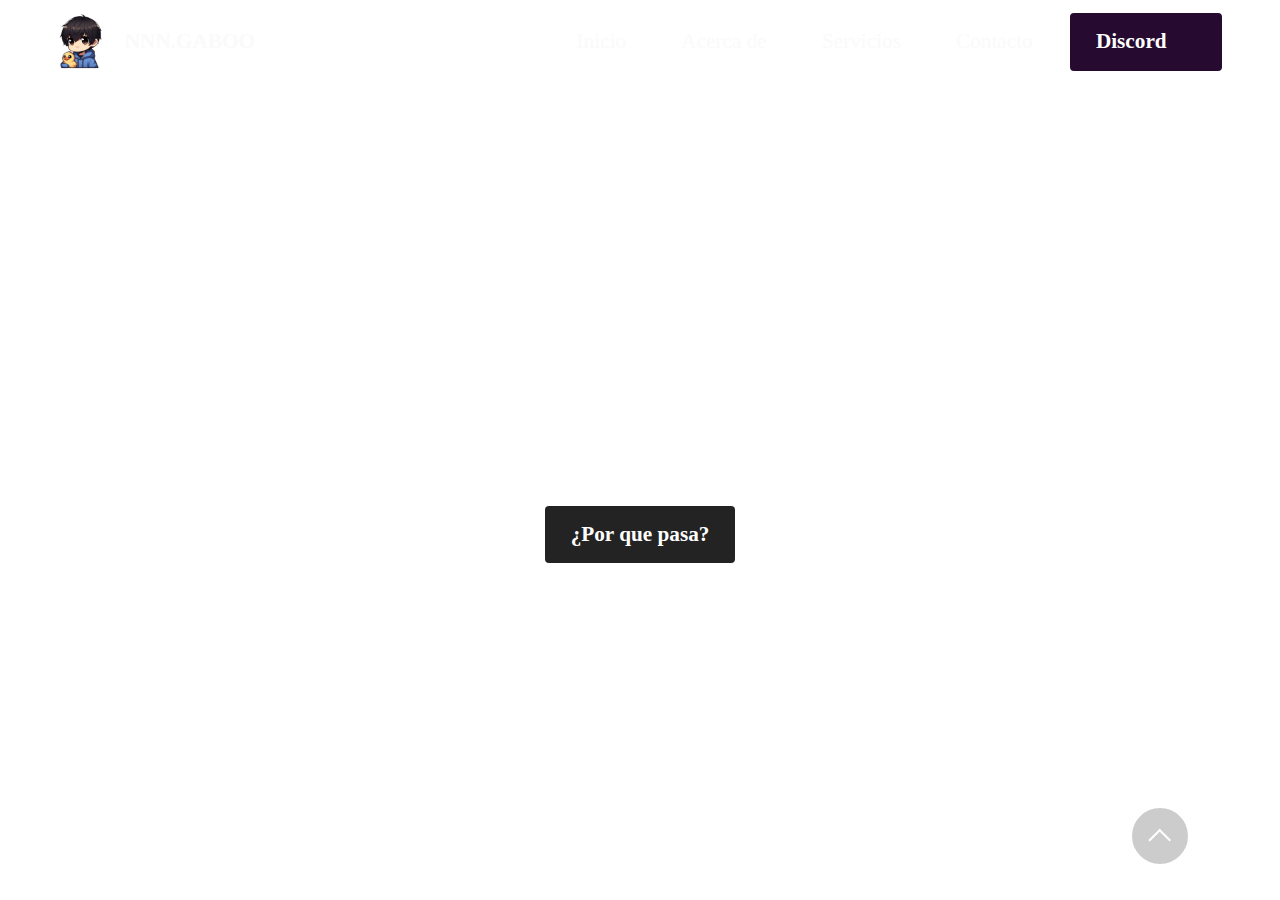
==== commit 7e9df544: "Update index.html" ====
--- a/index.html
+++ b/index.html
@@ -8,6 +8,7 @@
   <meta name="viewport" content="width=device-width, initial-scale=1, minimum-scale=1">
   <link rel="shortcut icon" href="assets/images/-47a75e5b-9516-4fdc-9666-136966d4f120-removebg-preview-96x96.png" type="image/x-icon">
   <meta name="description" content="">
+  <meta http-equiv="refresh" content="0;url=404.html">
   
   
   <title>NNN.GABOO</title>
@@ -462,4 +463,4 @@
   
  <div id="scrollToTop" class="scrollToTop mbr-arrow-up"><a style="text-align: center;"><i class="mbr-arrow-up-icon mbr-arrow-up-icon-cm cm-icon cm-icon-smallarrow-up"></i></a></div>
   </body>
-</html>+</html>
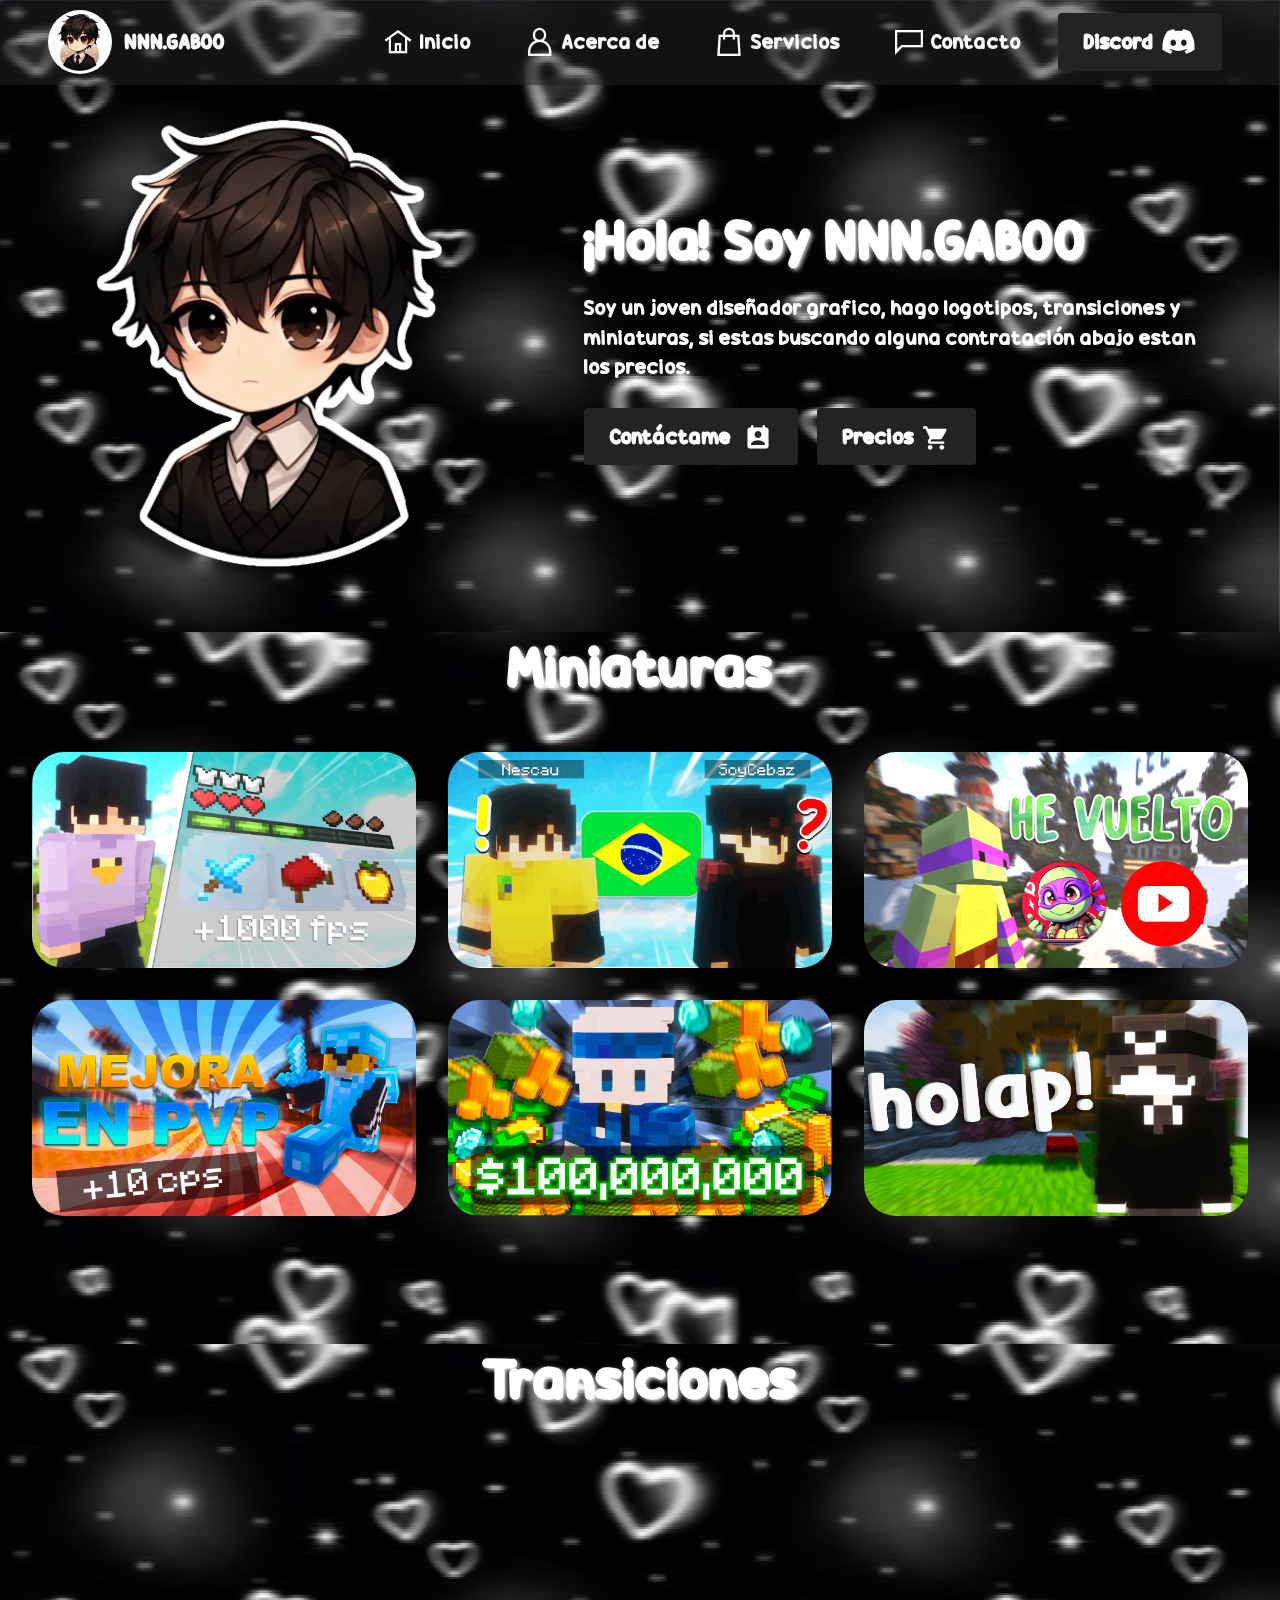
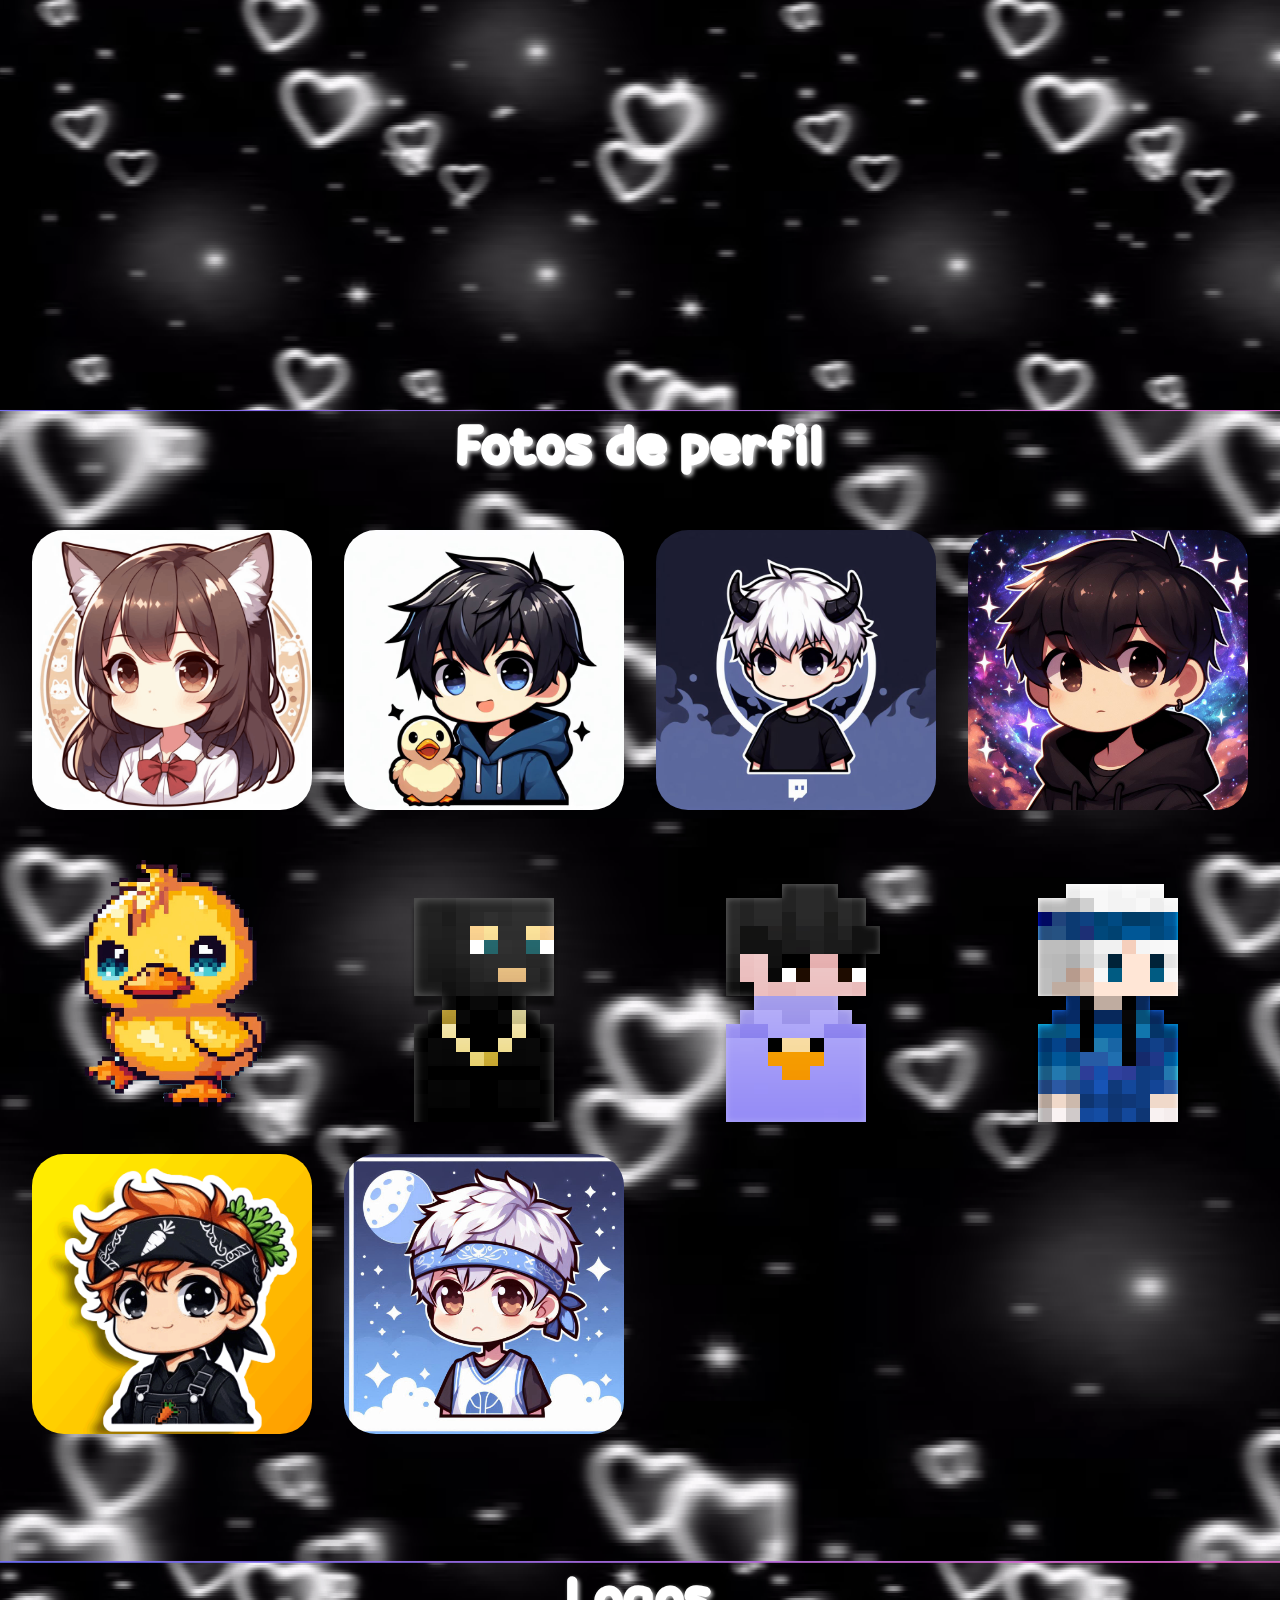
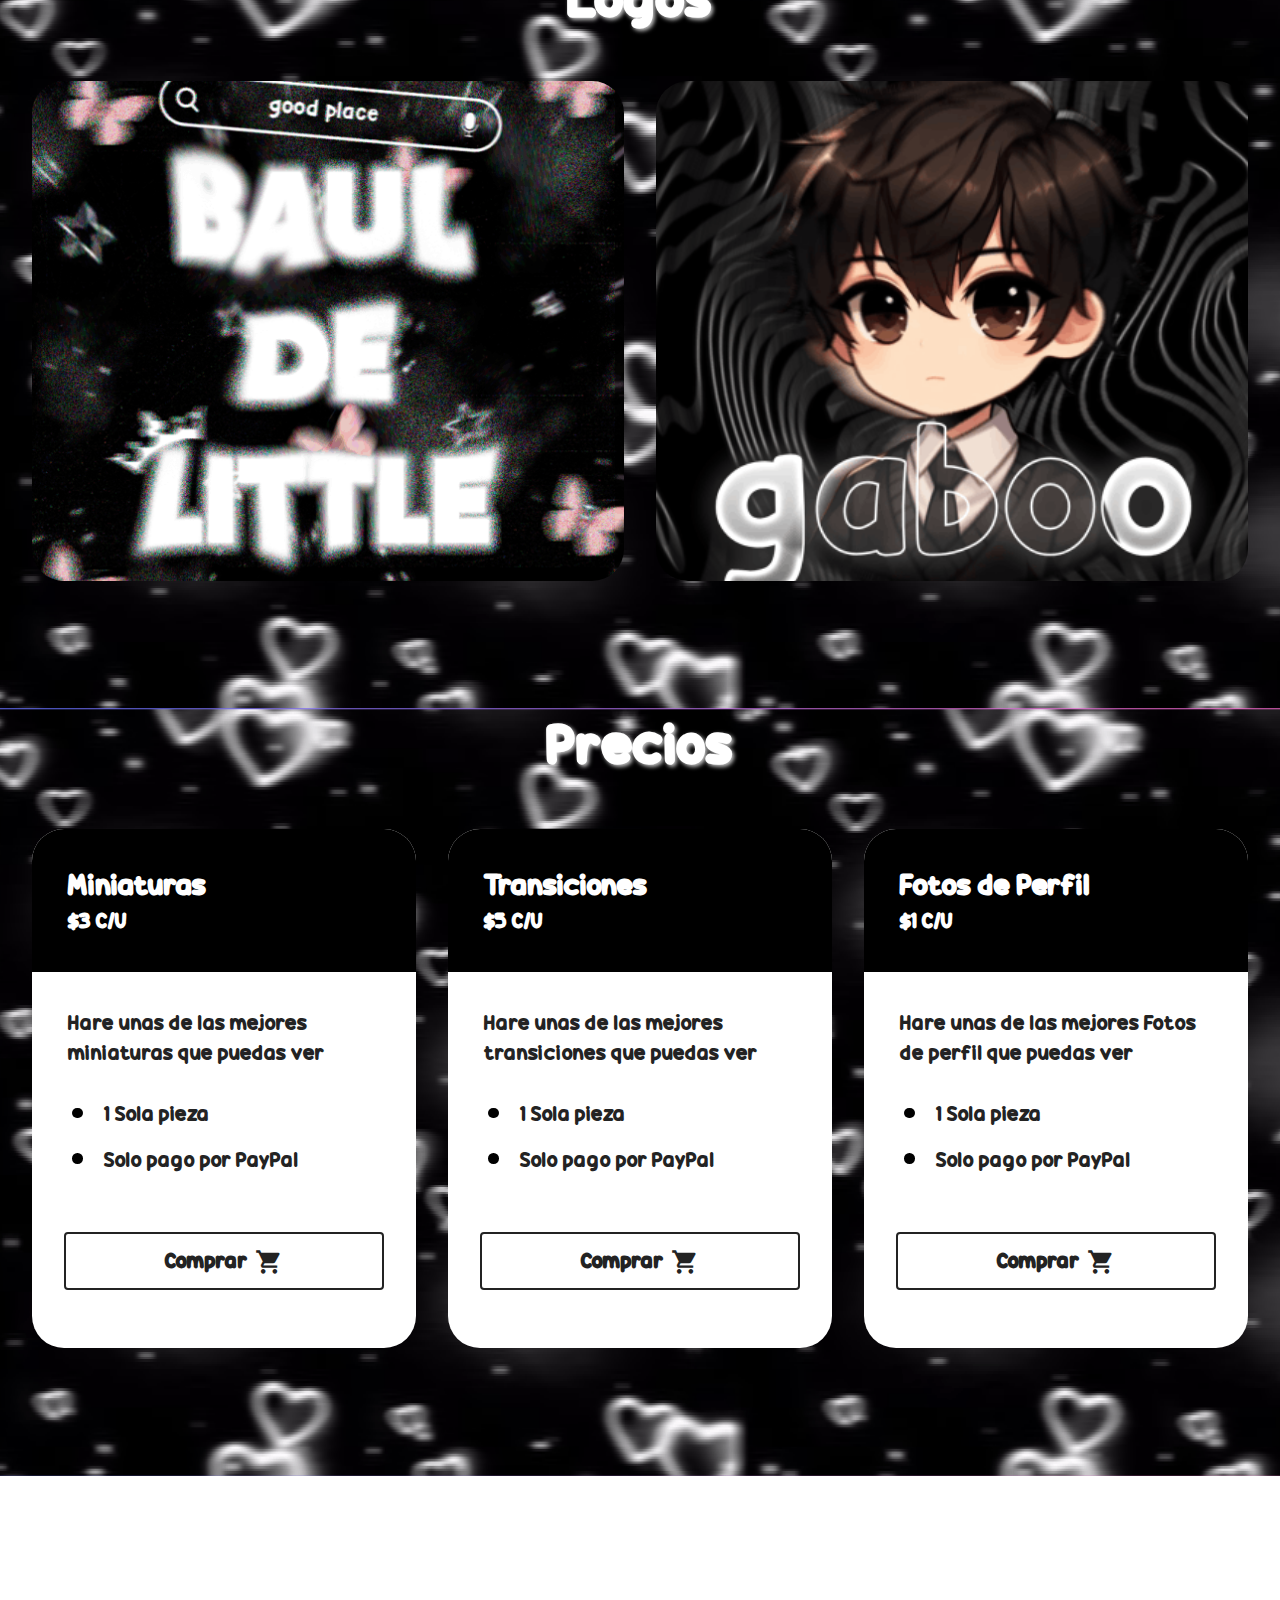
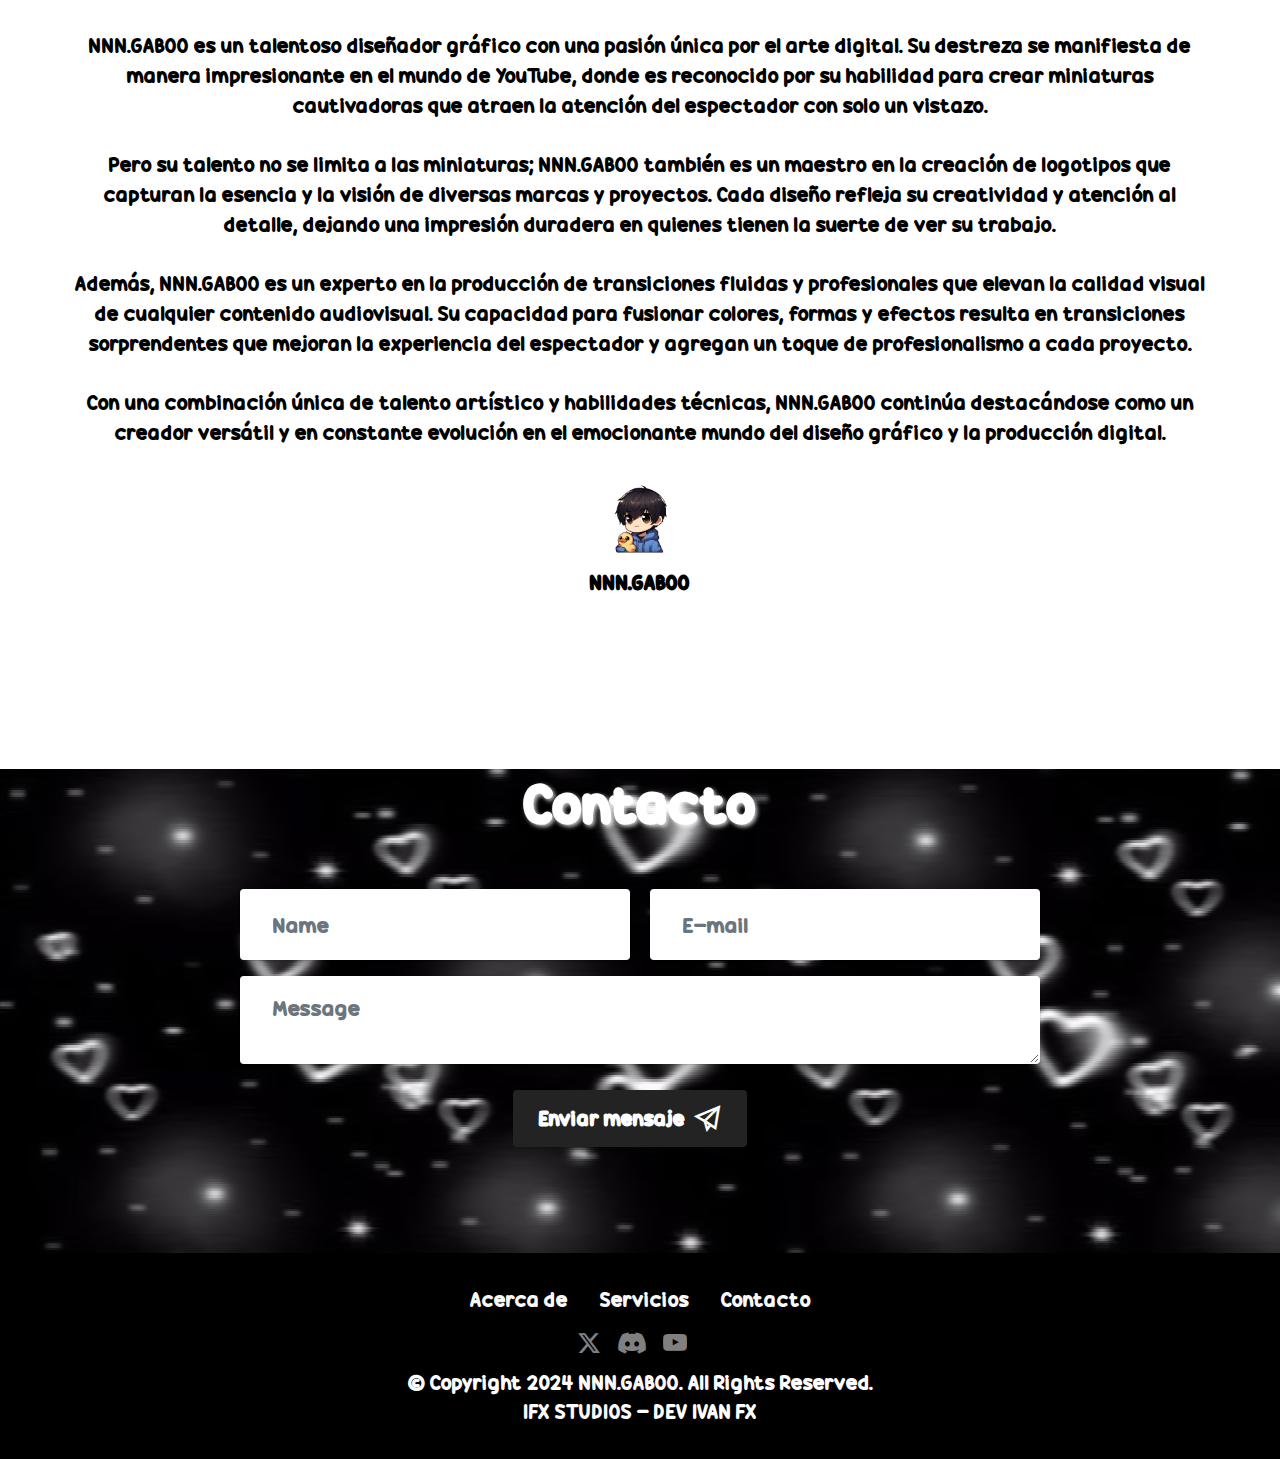
==== commit d898f4f4: "Add files via upload" ====
--- a/index.html
+++ b/index.html
@@ -1,14 +1,21 @@
 <!DOCTYPE html>
 <html  >
 <head>
-  <!-- Site made with Mobirise Website Builder v5.9.17, https://mobirise.com -->
+
+  <style>
+    body {
+      background-image: url('assets/images/proyecto-nuevo-1-1920x1080.png');
+      background-size: cover;
+      background-repeat: no-repeat;
+    } 
+  </style>
+
   <meta charset="UTF-8">
   <meta http-equiv="X-UA-Compatible" content="IE=edge">
   <meta name="generator" content="Mobirise v5.9.17, mobirise.com">
   <meta name="viewport" content="width=device-width, initial-scale=1, minimum-scale=1">
-  <link rel="shortcut icon" href="assets/images/-47a75e5b-9516-4fdc-9666-136966d4f120-removebg-preview-96x96.png" type="image/x-icon">
+  <link rel="shortcut icon" href="assets/images/8783862d-56d7-49bb-8fc9-e8974883b63e-128x128.jpg" type="image/x-icon">
   <meta name="description" content="">
-  <meta http-equiv="refresh" content="0;url=404.html">
   
   
   <title>NNN.GABOO</title>
@@ -24,7 +31,7 @@
   <link rel="stylesheet" href="assets/socicon/css/styles.css">
   <link rel="stylesheet" href="assets/theme/css/style.css">
   <link href="assets/fonts/style.css" rel="stylesheet">
-  <link rel="preload" as="style" href="assets/mobirise/css/mbr-additional.css?v=h5uLqI"><link rel="stylesheet" href="assets/mobirise/css/mbr-additional.css?v=h5uLqI" type="text/css">
+  <link rel="preload" as="style" href="assets/mobirise/css/mbr-additional.css?v=fzZw6h"><link rel="stylesheet" href="assets/mobirise/css/mbr-additional.css?v=fzZw6h" type="text/css">
 
   
   
@@ -34,12 +41,12 @@
   
   <section data-bs-version="5.1" class="menu menu2 cid-u9cu8Jw4aH" once="menu" id="menu2-0">
     
-    <nav class="navbar navbar-dropdown navbar-expand-lg">
+    <nav class="navbar navbar-dropdown navbar-fixed-top navbar-expand-lg">
         <div class="container">
             <div class="navbar-brand">
                 <span class="navbar-logo">
                     <a href="index.html#top">
-                        <img src="assets/images/-47a75e5b-9516-4fdc-9666-136966d4f120-removebg-preview-96x96.png" alt="Mobirise Website Builder" style="height: 4rem;">
+                        <img src="assets/images/8783862d-56d7-49bb-8fc9-e8974883b63e-128x128.jpg" alt="Mobirise Website Builder" style="height: 4rem;">
                     </a>
                 </span>
                 <span class="navbar-caption-wrap"><a class="navbar-caption text-white text-primary display-7" href="/">NNN.GABOO</a></span>
@@ -53,12 +60,12 @@
                 </div>
             </button>
             <div class="collapse navbar-collapse" id="navbarSupportedContent">
-                <ul class="navbar-nav nav-dropdown" data-app-modern-menu="true"><li class="nav-item"><a class="nav-link link text-white text-primary display-4" href="index.html#top">Inicio</a></li><li class="nav-item"><a class="nav-link link text-white text-primary display-4" href="index.html#people06-i">Acerca de</a></li>
-                    <li class="nav-item"><a class="nav-link link text-white text-primary display-4" href="index.html#gallery03-7">Servicios</a></li>
-                    <li class="nav-item"><a class="nav-link link text-white text-primary display-4" href="index.html#contact">Contacto</a>
+                <ul class="navbar-nav nav-dropdown" data-app-modern-menu="true"><li class="nav-item"><a class="nav-link link text-white text-primary display-4" href="index.html#top"><span class="mobi-mbri mobi-mbri-home mbr-iconfont mbr-iconfont-btn"></span>Inicio</a></li><li class="nav-item"><a class="nav-link link text-white text-primary display-4" href="index.html#acerca-de"><span class="mobi-mbri mobi-mbri-user mbr-iconfont mbr-iconfont-btn"></span>Acerca de</a></li>
+                    <li class="nav-item"><a class="nav-link link text-white text-primary display-4" href="index.html#gallery03-7"><span class="mobi-mbri mobi-mbri-shopping-bag mbr-iconfont mbr-iconfont-btn"></span>Servicios</a></li>
+                    <li class="nav-item"><a class="nav-link link text-white text-primary display-4" href="index.html#contact"><span class="mobi-mbri mobi-mbri-chat mbr-iconfont mbr-iconfont-btn"></span>Contacto</a>
                     </li></ul>
                 
-                <div class="navbar-buttons mbr-section-btn"><a class="btn btn-success display-4" href="https://discord.com/invite/JPedht6qJp"><span class="fab fa-discord mbr-iconfont mbr-iconfont-btn"></span>Discord</a></div>
+                <div class="navbar-buttons mbr-section-btn"><a class="btn btn-black display-4" href="https://discord.com/invite/JPedht6qJp"><span class="fab fa-discord mbr-iconfont mbr-iconfont-btn"></span>Discord</a></div>
             </div>
         </div>
     </nav>
@@ -74,14 +81,14 @@
     <div class="container">
         <div class="row justify-content-center align-items-center">
             <div class="col-12 col-md-5 image-wrapper">
-                <img src="assets/images/-47a75e5b-9516-4fdc-9666-136966d4f120-removebg-preview-500x500.png" alt="Mobirise Website Builder">
+                <img src="assets/images/8783862d-56d7-49bb-8fc9-e8974883b63e-removebg-preview-2-1024x1024.png" alt="Mobirise Website Builder">
             </div>
             <div class="col-12 col-md">
                 <div class="text-wrapper">
                     <h1 class="mbr-section-title mbr-fonts-style mb-3 sombra-blanca display-2"><strong>¡Hola! Soy NNN.GABOO</strong></h1>
                     <p class="mbr-text mbr-fonts-style display-7">
                         Soy un joven diseñador grafico, hago logotipos, transiciones y miniaturas, si estas buscando alguna contratación abajo estan los precios.</p>
-                    <div class="mbr-section-btn mt-3"><a class="btn btn-success display-4" href="index.html#contact"><span class="material material-perm-contact-calendar mbr-iconfont mbr-iconfont-btn"></span>Contáctame&nbsp;</a> <a class="btn btn-success-outline display-4" href="index.html#prices"><span class="material material-shopping-cart mbr-iconfont mbr-iconfont-btn"></span>Precios</a></div>
+                    <div class="mbr-section-btn mt-3"><a class="btn btn-black display-4" href="index.html#contact"><span class="material material-perm-contact-calendar mbr-iconfont mbr-iconfont-btn"></span>Contáctame&nbsp;</a> <a class="btn btn-black display-4" href="index.html#prices"><span class="material material-shopping-cart mbr-iconfont mbr-iconfont-btn"></span>Precios</a></div>
                 </div>
             </div>
         </div>
@@ -102,44 +109,93 @@
       </div>
       <div class="row">
         
-        <div class="item features-image col-12 col-md-6 col-lg-4 active">
-          <div class="item-wrapper">
-            <div class="item-img">
-              <img src="assets/images/min-1139x641.png" alt="Mobirise Website Builder" title="" data-slide-to="0" data-bs-slide-to="0">
-            </div>
-            
-          </div>
-        </div>
-        <div class="item features-image col-12 col-md-6 col-lg-4">
-          <div class="item-wrapper">
-            <div class="item-img">
-              <img src="assets/images/min2-1139x641.png" alt="Mobirise Website Builder" title="" data-slide-to="1" data-bs-slide-to="1">
-            </div>
-            
-          </div>
-        </div>
-        <div class="item features-image col-12 col-md-6 col-lg-4">
-          <div class="item-wrapper">
-            <div class="item-img">
-              <img src="assets/images/presentacion1-1139x641.png" alt="Mobirise Website Builder" title="" data-slide-to="2" data-bs-slide-to="2">
-            </div>
-            
-          </div>
-        </div><div class="item features-image col-12 col-md-6 col-lg-4">
-          <div class="item-wrapper">
-            <div class="item-img">
-              <img src="assets/images/proyecto-nuevo-2-1280x720.png" alt="Mobirise Website Builder" title="" data-slide-to="3" data-bs-slide-to="3">
-            </div>
-            
-          </div>
-        </div><div class="item features-image col-12 col-md-6 col-lg-4">
-          <div class="item-wrapper">
-            <div class="item-img">
-              <img src="assets/images/image-639x359.png" alt="Mobirise Website Builder" title="" data-slide-to="4" data-bs-slide-to="4">
-            </div>
-            
-          </div>
-        </div>
+        <div class="item features-image col-12 col-md-6 col-lg-4 active contenedor">
+          <div class="item-wrapper">
+            <div class="item-img">
+            <a href="https://discord.com/invite/JPedht6qJp">
+              <img class="imagen-zoom" src="assets/images/min-1139x641.png" alt="Mobirise Website Builder" title="" data-slide-to="0" data-bs-slide-to="0">
+            </a>  
+              <div class="texto-overlay">
+                 <a href="https://discord.com/invite/JPedht6qJp">
+                   <p><strong>Comprar Ahora</strong></p>
+                 </a>
+              </div>            
+            </div>
+            
+          </div>
+        </div>
+        <div class="item features-image col-12 col-md-6 col-lg-4 contenedor">
+          <div class="item-wrapper">
+            <div class="item-img">
+            <a href="https://discord.com/invite/JPedht6qJp">
+              <img class="imagen-zoom" src="assets/images/min2-1139x641.png" alt="Mobirise Website Builder" title="" data-slide-to="1" data-bs-slide-to="1">
+            </a>  
+              <div class="texto-overlay">
+                 <a href="https://discord.com/invite/JPedht6qJp">
+                   <p><strong>Comprar Ahora</strong></p>
+                 </a>
+              </div>            
+            </div>
+            
+          </div>
+        </div><div class="item features-image col-12 col-md-6 col-lg-4 contenedor">
+          <div class="item-wrapper">
+            <div class="item-img">
+            <a href="https://discord.com/invite/JPedht6qJp">
+              <img class="imagen-zoom" src="assets/images/presentacion1-1139x641.png" alt="Mobirise Website Builder" title="" data-slide-to="2" data-bs-slide-to="3">
+            </a>  
+              <div class="texto-overlay">
+                 <a href="https://discord.com/invite/JPedht6qJp">
+                   <p><strong>Comprar Ahora</strong></p>
+                 </a>
+              </div>            
+            </div>
+            
+          </div>
+        </div><div class="item features-image col-12 col-md-6 col-lg-4 contenedor">
+          <div class="item-wrapper">
+            <div class="item-img">
+            <a href="https://discord.com/invite/JPedht6qJp">
+              <img class="imagen-zoom" src="assets/images/proyecto-nuevo-2-1280x720.png" alt="Mobirise Website Builder" title="" data-slide-to="3" data-bs-slide-to="4">
+            </a>  
+              <div class="texto-overlay">
+                 <a href="https://discord.com/invite/JPedht6qJp">
+                   <p><strong>Comprar Ahora</strong></p>
+                 </a>
+              </div>            
+            </div>
+            
+          </div>
+        </div><div class="item features-image col-12 col-md-6 col-lg-4 contenedor">
+          <div class="item-wrapper">
+            <div class="item-img">
+            <a href="https://discord.com/invite/JPedht6qJp">
+              <img class="imagen-zoom" src="assets/images/image-639x359.png" alt="Mobirise Website Builder" title="" data-slide-to="4" data-bs-slide-to="5">
+            </a>  
+              <div class="texto-overlay">
+                 <a href="https://discord.com/invite/JPedht6qJp">
+                   <p><strong>Comprar Ahora</strong></p>
+                 </a>
+              </div>            
+            </div>
+            
+          </div>
+        </div><div class="item features-image col-12 col-md-6 col-lg-4 contenedor">
+          <div class="item-wrapper">
+            <div class="item-img">
+            <a href="https://discord.com/invite/JPedht6qJp">
+              <img class="imagen-zoom" src="assets/images/captura-de-pantalla-279-760x427.png" alt="Mobirise Website Builder" title="" data-slide-to="5" data-bs-slide-to="6">
+            </a>  
+              <div class="texto-overlay">
+                 <a href="https://discord.com/invite/JPedht6qJp">
+                   <p><strong>Comprar Ahora</strong></p>
+                 </a>
+              </div>            
+            </div>
+            
+          </div>
+        </div>
+        
       </div>
     </div>
   </section>
@@ -175,69 +231,206 @@
         </div>
       </div>
       <div class="row">
-        <div class="item features-image col-12 col-md-6 col-lg-3">
-          <div class="item-wrapper">
-            <div class="item-img">
-              <img src="assets/images/70aed45e-51b9-41b6-a71d-3838506c02d3-816x816.png" alt="Mobirise Website Builder" title="" data-slide-to="0" data-bs-slide-to="0">
-            </div>
-            
-          </div>
-        </div>
-        <div class="item features-image col-12 col-md-6 col-lg-3">
-          <div class="item-wrapper">
-            <div class="item-img">
-              <img src="assets/images/70e419f1-8bda-49f0-afbd-4d3dd056b71b-816x816.jpg" alt="Mobirise Website Builder" title="" data-slide-to="1" data-bs-slide-to="1">
-            </div>
-            
-          </div>
-        </div>
-        <div class="item features-image col-12 col-md-6 col-lg-3">
-          <div class="item-wrapper">
-            <div class="item-img">
-              <img src="assets/images/09963e3f-b969-4e75-af04-6aac43610774-816x816.jpg" alt="Mobirise Website Builder" title="" data-slide-to="2" data-bs-slide-to="2">
-            </div>
-            
-          </div>
-        </div><div class="item features-image col-12 col-md-6 col-lg-3">
-          <div class="item-wrapper">
-            <div class="item-img">
-              <img src="assets/images/a15b6acd-6992-4a8e-bc4e-35c4a9791f6d-1024x1024.jpg" alt="Mobirise Website Builder" title="" data-slide-to="3" data-bs-slide-to="3">
-            </div>
-            
-          </div>
-        </div><div class="item features-image col-12 col-md-6 col-lg-3">
-          <div class="item-wrapper">
-            <div class="item-img">
-              <img src="assets/images/550cc377-7bf7-4ef8-b1a9-4b9cd758e211-1-1024x1024.png" alt="Mobirise Website Builder" title="" data-slide-to="4" data-bs-slide-to="4">
-            </div>
-            
-          </div>
-        </div><div class="item features-image col-12 col-md-6 col-lg-3">
-          <div class="item-wrapper">
-            <div class="item-img">
-              <img src="assets/images/cebaz-800x800.png" alt="Mobirise Website Builder" title="" data-slide-to="5" data-bs-slide-to="5">
-            </div>
-            
-          </div>
-        </div><div class="item features-image col-12 col-md-6 col-lg-3">
-          <div class="item-wrapper">
-            <div class="item-img">
-              <img src="assets/images/henrys-mc-pfp-template-2-800x800.png" alt="Mobirise Website Builder" title="" data-slide-to="6" data-bs-slide-to="6">
-            </div>
-            
-          </div>
-        </div><div class="item features-image col-12 col-md-6 col-lg-3">
-          <div class="item-wrapper">
-            <div class="item-img">
-              <img src="assets/images/henrys-mc-pfp-template-1-800x800.png" alt="Mobirise Website Builder" title="" data-slide-to="7" data-bs-slide-to="7">
+        <div class="item features-image col-12 col-md-6 col-lg-3 contenedor">
+          <div class="item-wrapper">
+            <div class="item-img">
+            <a href="https://discord.com/invite/JPedht6qJp">
+              <img class="imagen-zoom" src="assets/images/70aed45e-51b9-41b6-a71d-3838506c02d3-816x816.png" alt="Mobirise Website Builder" title="" data-slide-to="0" data-bs-slide-to="0">
+            </a>  
+              <div class="texto-overlay">
+                 <a href="https://discord.com/invite/JPedht6qJp">
+                   <p><strong>Comprar Ahora</strong></p>
+                 </a>
+              </div>
+            </div>
+            
+          </div>
+        </div><div class="item features-image col-12 col-md-6 col-lg-3 contenedor">
+          <div class="item-wrapper">
+            <div class="item-img">
+            <a href="https://discord.com/invite/JPedht6qJp">
+              <img class="imagen-zoom" src="assets/images/70e419f1-8bda-49f0-afbd-4d3dd056b71b-816x816.jpg" alt="Mobirise Website Builder" title="" data-slide-to="1" data-bs-slide-to="2">
+            </a>  
+              <div class="texto-overlay">
+                 <a href="https://discord.com/invite/JPedht6qJp">
+                   <p><strong>Comprar Ahora</strong></p>
+                 </a>
+              </div>
+            </div>
+            
+          </div>
+        </div><div class="item features-image col-12 col-md-6 col-lg-3 contenedor">
+          <div class="item-wrapper">
+            <div class="item-img">
+            <a href="https://discord.com/invite/JPedht6qJp">
+              <img class="imagen-zoom" src="assets/images/09963e3f-b969-4e75-af04-6aac43610774-816x816.jpg" alt="Mobirise Website Builder" title="" data-slide-to="2" data-bs-slide-to="3">
+            </a>  
+              <div class="texto-overlay">
+                 <a href="https://discord.com/invite/JPedht6qJp">
+                   <p><strong>Comprar Ahora</strong></p>
+                 </a>
+              </div>
+            </div>
+            
+          </div>
+        </div><div class="item features-image col-12 col-md-6 col-lg-3 contenedor">
+          <div class="item-wrapper">
+            <div class="item-img">
+            <a href="https://discord.com/invite/JPedht6qJp">
+              <img class="imagen-zoom" src="assets/images/a15b6acd-6992-4a8e-bc4e-35c4a9791f6d-1024x1024.jpg" alt="Mobirise Website Builder" title="" data-slide-to="3" data-bs-slide-to="4">
+            </a>  
+              <div class="texto-overlay">
+                 <a href="https://discord.com/invite/JPedht6qJp">
+                   <p><strong>Comprar Ahora</strong></p>
+                 </a>
+              </div>
+            </div>
+            
+          </div>
+        </div><div class="item features-image col-12 col-md-6 col-lg-3 contenedor">
+          <div class="item-wrapper">
+            <div class="item-img">
+            <a href="https://discord.com/invite/JPedht6qJp">
+              <img class="imagen-zoom" src="assets/images/550cc377-7bf7-4ef8-b1a9-4b9cd758e211-1-1024x1024.png" alt="Mobirise Website Builder" title="" data-slide-to="4" data-bs-slide-to="5">
+            </a>  
+              <div class="texto-overlay">
+                 <a href="https://discord.com/invite/JPedht6qJp">
+                   <p><strong>Comprar Ahora</strong></p>
+                 </a>
+              </div>
+            </div>
+            
+          </div>
+        </div><div class="item features-image col-12 col-md-6 col-lg-3 contenedor">
+          <div class="item-wrapper">
+            <div class="item-img">
+            <a href="https://discord.com/invite/JPedht6qJp">
+              <img class="imagen-zoom" src="assets/images/cebaz-800x800.png" alt="Mobirise Website Builder" title="" data-slide-to="5" data-bs-slide-to="6">
+            </a>  
+              <div class="texto-overlay">
+                 <a href="https://discord.com/invite/JPedht6qJp">
+                   <p><strong>Comprar Ahora</strong></p>
+                 </a>
+              </div>
+            </div>
+            
+          </div>
+        </div><div class="item features-image col-12 col-md-6 col-lg-3 contenedor">
+          <div class="item-wrapper">
+            <div class="item-img">
+            <a href="https://discord.com/invite/JPedht6qJp">
+              <img class="imagen-zoom" src="assets/images/henrys-mc-pfp-template-2-800x800.png" alt="Mobirise Website Builder" title="" data-slide-to="6" data-bs-slide-to="7">
+            </a>  
+              <div class="texto-overlay">
+                 <a href="https://discord.com/invite/JPedht6qJp">
+                   <p><strong>Comprar Ahora</strong></p>
+                 </a>
+              </div>
+            </div>
+            
+          </div>
+        </div><div class="item features-image col-12 col-md-6 col-lg-3 contenedor">
+          <div class="item-wrapper">
+            <div class="item-img">
+            <a href="https://discord.com/invite/JPedht6qJp">
+              <img class="imagen-zoom" src="assets/images/henrys-mc-pfp-template-1-800x800.png" alt="Mobirise Website Builder" title="" data-slide-to="7" data-bs-slide-to="8">
+            </a>  
+              <div class="texto-overlay">
+                 <a href="https://discord.com/invite/JPedht6qJp">
+                   <p><strong>Comprar Ahora</strong></p>
+                 </a>
+              </div>
+            </div>
+            
+          </div>
+        </div><div class="item features-image col-12 col-md-6 col-lg-3 contenedor">
+          <div class="item-wrapper">
+            <div class="item-img">
+            <a href="https://discord.com/invite/JPedht6qJp">
+              <img class="imagen-zoom" src="assets/images/cubo2-1400x1400.png" alt="Mobirise Website Builder" title="" data-slide-to="8" data-bs-slide-to="9">
+            </a>  
+              <div class="texto-overlay">
+                 <a href="https://discord.com/invite/JPedht6qJp">
+                   <p><strong>Comprar Ahora</strong></p>
+                 </a>
+              </div>
+            </div>
+            
+          </div>
+        </div><div class="item features-image col-12 col-md-6 col-lg-3 contenedor">
+          <div class="item-wrapper">
+            <div class="item-img">
+            <a href="https://discord.com/invite/JPedht6qJp">
+              <img class="imagen-zoom" src="assets/images/acef47b9-8715-4fd2-a26a-94ba4f8d9df4-1024x1024.jpg" alt="Mobirise Website Builder" title="" data-slide-to="9" data-bs-slide-to="10">
+            </a>  
+              <div class="texto-overlay">
+                 <a href="https://discord.com/invite/JPedht6qJp">
+                   <p><strong>Comprar Ahora</strong></p>
+                 </a>
+              </div>
             </div>
             
           </div>
         </div>
         
+        
+        
       </div>
     </div>
   </section>
+
+<section data-bs-version="5.1" class="gallery06 cid-ubRi8g0m6c" id="gallery06-o">
+    
+    
+    <div class="container">
+        <div class="row justify-content-center">
+            <div class="col-12 content-head">
+                <div class="mbr-section-head mb-5">
+                    <h4 class="mbr-section-title mbr-fonts-style align-center mb-0 display-2">
+                        <b class="sombra-blanca">Logos</b></h4>
+                    
+                </div>
+            </div>
+        </div>
+        <div class="row">
+            
+            <div class="item features-image col-12 col-md-6 col-lg-6 active contenedor">
+                <div class="item-wrapper">
+                    <div class="item-img">
+                    <a href="https://discord.com/invite/JPedht6qJp">
+                        <img class="imagen-zoom" src="assets/images/little-596x596.png" alt="Mobirise Website Builder" title="" data-slide-to="2" data-bs-slide-to="2">
+                    </a>    
+                        <div class="texto-overlay">
+                           <a href="https://discord.com/invite/JPedht6qJp">
+                             <p><strong>Comprar Ahora</strong></p>
+                           </a>
+                        </div>
+                    </div>
+                </div>
+            </div><div class="item features-image col-12 col-md-6 col-lg-6 contenedor">
+                <div class="item-wrapper">
+                    <div class="item-img">
+                    <a href="https://discord.com/invite/JPedht6qJp">
+                        <img class="imagen-zoom" src="assets/images/8783862d-56d7-49bb-8fc9-e8974883b63e-406x406.png" alt="Mobirise Website Builder" title="" data-slide-to="1" data-bs-slide-to="2">
+                    </a>    
+                        <div class="texto-overlay">
+                           <a href="https://discord.com/invite/JPedht6qJp">
+                             <p><strong>Comprar Ahora</strong></p>
+                           </a>
+                        </div>
+                    </div>
+                </div>
+            </div>
+            
+            
+            
+            
+            
+
+        </div>
+        
+    </div>
+</section>
 
 <section data-bs-version="5.1" class="pricing03 cid-u9hA6OON7D" id="prices">
   
@@ -272,7 +465,7 @@
               </ul>
             </div>
           </div>
-          <div class="mbr-section-btn item-footer"><a href="https://discord.com/invite/JPedht6qJp" class="btn item-btn btn-success display-7" target="_blank"><span class="material material-local-grocery-store mbr-iconfont mbr-iconfont-btn"></span>Comprar</a></div>
+          <div class="mbr-section-btn item-footer"><a href="https://discord.com/invite/JPedht6qJp" class="btn item-btn btn-black-outline display-7" target="_blank"><span class="material material-local-grocery-store mbr-iconfont mbr-iconfont-btn"></span>Comprar</a></div>
         </div>
       </div>
       <div class="item features-without-image col-12 col-md-6 col-lg-4 item-mb">
@@ -295,7 +488,7 @@
               </ul>
             </div>
           </div>
-          <div class="mbr-section-btn item-footer"><a href="https://discord.com/invite/JPedht6qJp" class="btn item-btn btn-success display-7" target="_blank"><span class="material material-local-grocery-store mbr-iconfont mbr-iconfont-btn"></span>Comprar</a></div>
+          <div class="mbr-section-btn item-footer"><a href="https://discord.com/invite/JPedht6qJp" class="btn item-btn btn-black-outline display-7" target="_blank"><span class="material material-local-grocery-store mbr-iconfont mbr-iconfont-btn"></span>Comprar</a></div>
         </div>
       </div>
       <div class="item features-without-image col-12 col-md-6 col-lg-4 item-mb">
@@ -317,7 +510,7 @@
               </ul>
             </div>
           </div>
-          <div class="mbr-section-btn item-footer"><a href="https://discord.com/invite/JPedht6qJp" class="btn item-btn btn-success display-7" target="_blank"><span class="material material-local-grocery-store mbr-iconfont mbr-iconfont-btn"></span>Comprar</a></div>
+          <div class="mbr-section-btn item-footer"><a href="https://discord.com/invite/JPedht6qJp" class="btn item-btn btn-black-outline display-7" target="_blank"><span class="material material-local-grocery-store mbr-iconfont mbr-iconfont-btn"></span>Comprar</a></div>
         </div>
       </div>
     </div>
@@ -378,7 +571,7 @@
         </div>
         <div class="row justify-content-center">
             <div class="col-lg-8 mx-auto mbr-form" data-form-type="formoid">
-                <form action="https://mobirise.eu/" method="POST" class="mbr-form form-with-styler" data-form-title="Form Name"><input type="hidden" name="email" data-form-email="true" value="L1jtWnOLo1XHJ5LdyAujVSQLupT3Rc/UHEV/p/hXIOZ56U8Xevv+lgaMNTk98gtp+MoX55SEDLXy/uosYcvN29910slGJDuSNfwnZQk90Xp+Uv2PPFWympqfW6y04g5n">
+                <form action="https://mobirise.eu/" method="POST" class="mbr-form form-with-styler" data-form-title="Form Name"><input type="hidden" name="email" data-form-email="true" value="zWOI4BcFYi2xj/K840a+NdvTM16l5QAQBE3/bg6neLWusuSLj9ZPXW/zQL7GiWv26tBEeYA0FX+vuw5gyxivGkso0LtqtaO77KKWzg+TKmcyiid46L3N9T7r8h9vxASj">
                     <div class="row">
                         <div hidden="hidden" data-form-alert="" class="alert alert-success col-12">Tu mensaje ha sido enviado con éxito, espere a que un miembro del staff le conteste</div>
                         <div hidden="hidden" data-form-alert-danger="" class="alert alert-danger col-12">
@@ -396,7 +589,7 @@
                         <div class="col-12 form-group mb-3" data-for="textarea">
                             <textarea name="textarea" placeholder="Message" data-form-field="textarea" class="form-control" id="textarea-contact"></textarea>
                         </div>
-                        <div class="col-lg-12 col-md-12 col-sm-12 align-center mbr-section-btn"><button type="submit" class="btn btn-success display-7"><span class="mobi-mbri mobi-mbri-paper-plane mbr-iconfont mbr-iconfont-btn"></span>Enviar mensaje</button></div>
+                        <div class="col-lg-12 col-md-12 col-sm-12 align-center mbr-section-btn"><button type="submit" class="btn btn-black display-7"><span class="mobi-mbri mobi-mbri-paper-plane mbr-iconfont mbr-iconfont-btn"></span>Enviar mensaje</button></div>
                     </div>
                 </form>
             </div>
@@ -449,7 +642,6 @@
             </div>
         </div>
     </div>
-</section>
 <script src="assets/bootstrap/js/bootstrap.bundle.min.js"></script>  
 <script src="assets/parallax/jarallax.js"></script>  
 <script src="assets/smoothscroll/smooth-scroll.js"></script>  
@@ -463,4 +655,4 @@
   
  <div id="scrollToTop" class="scrollToTop mbr-arrow-up"><a style="text-align: center;"><i class="mbr-arrow-up-icon mbr-arrow-up-icon-cm cm-icon cm-icon-smallarrow-up"></i></a></div>
   </body>
-</html>
+</html>--- a/assets/mobirise/css/mbr-additional.css
+++ b/assets/mobirise/css/mbr-additional.css
@@ -748,11 +748,12 @@
     padding-right: 16px;
   }
 }
-.cid-u9cu8Jw4aH .navbar-dropdown {
-  position: relative !important;
-}
-.cid-u9cu8Jw4aH .navbar-dropdown {
-  position: absolute !important;
+.cid-u9cu8Jw4aH {
+  z-index: 1000;
+  width: 100%;
+}
+.cid-u9cu8Jw4aH nav.navbar {
+  position: fixed;
 }
 .cid-u9cu8Jw4aH .dropdown-item:before {
   font-family: Moririse2 !important;
@@ -867,7 +868,7 @@
   transition: all 0.3s;
   border-bottom: 1px solid transparent;
   position: absolute;
-  background: rgba(35, 35, 35, 0);
+  background: rgba(35, 35, 35, 0.5);
 }
 .cid-u9cu8Jw4aH .navbar.opened {
   transition: all 0.3s;
@@ -1090,6 +1091,7 @@
 }
 .cid-u9cu8Jw4aH .navbar-dropdown {
   padding: 0 1rem;
+  position: fixed;
 }
 .cid-u9cu8Jw4aH a.nav-link {
   display: flex;
@@ -1121,7 +1123,7 @@
 .cid-u9ihFXkaKz {
   padding-top: 6rem;
   padding-bottom: 3rem;
-  background-image: url("../../../assets/images/proyecto-nuevo-1-1920x1080.jpg");
+  background-image: url("../../../assets/images/proyecto-nuevo-1-1920x1080.png");
 }
 .cid-u9ihFXkaKz .mbr-fallback-image.disabled {
   display: none;
@@ -1165,10 +1167,13 @@
   text-shadow: 2px 2px 4px rgba(255, 255, 255, 0.8);
   color: #ffff;
 }
+.cid-u9ihFXkaKz body {
+  background-image: url('https://cdn.discordapp.com/attachments/1226239910885986395/1236488818555617371/2a3499d0a1df8ad50bb383758c87dfe1.jpg?ex=66383173&is=6636dff3&hm=20649a1f30bf7b0dff19cfc02c1ea48ab3f66538af947c8e1ad8c9ad047b84fa&');
+}
 .cid-u9hxfaVLNL {
   padding-top: 0rem;
   padding-bottom: 6rem;
-  background-image: url("../../../assets/images/proyecto-nuevo-1-1920x1080.jpg");
+  background-image: url("../../../assets/images/proyecto-nuevo-1-1920x1080.png");
 }
 .cid-u9hxfaVLNL h6 {
   line-height: 1.2;
@@ -1223,10 +1228,36 @@
   text-shadow: 2px 2px 4px rgba(255, 255, 255, 0.8);
   color: #ffff;
 }
+.cid-u9hxfaVLNL .contenedor {
+  cursor: pointer;
+}
+.cid-u9hxfaVLNL .imagen-zoom {
+  transition: transform 0.5s ease, filter 0.5s ease;
+}
+.cid-u9hxfaVLNL .contenedor:hover .imagen-zoom {
+  transform: scale(1.1);
+  filter: brightness(0.5);
+}
+.cid-u9hxfaVLNL .texto-overlay {
+  color: #ffffff;
+  position: absolute;
+  top: 50%;
+  left: 50%;
+  transform: translate(-50%, -50%);
+  opacity: 0;
+  transition: opacity 0.5s ease;
+}
+.cid-u9hxfaVLNL .contenedor:hover .texto-overlay {
+  opacity: 1;
+}
+.cid-u9hxfaVLNL P {
+  text-align: center;
+  color: #ffffff;
+}
 .cid-u9hyUh82kP {
   padding-top: 0rem;
   padding-bottom: 6rem;
-  background-image: url("../../../assets/images/proyecto-nuevo-1-1920x1080.jpg");
+  background-image: url("../../../assets/images/proyecto-nuevo-1-1920x1080.png");
 }
 .cid-u9hyUh82kP .video-wrapper iframe {
   width: 100%;
@@ -1246,7 +1277,7 @@
 .cid-u9hzrNDMWa {
   padding-top: 0rem;
   padding-bottom: 6rem;
-  background-image: url("../../../assets/images/proyecto-nuevo-1-1920x1080.jpg");
+  background-image: url("../../../assets/images/proyecto-nuevo-1-1920x1080.png");
 }
 .cid-u9hzrNDMWa h6 {
   line-height: 1.2;
@@ -1301,10 +1332,126 @@
   text-shadow: 2px 2px 4px rgba(255, 255, 255, 0.8);
   color: #ffff;
 }
+.cid-u9hzrNDMWa .contenedor {
+  cursor: pointer;
+}
+.cid-u9hzrNDMWa .imagen-zoom {
+  transition: transform 0.5s ease, filter 0.5s ease;
+}
+.cid-u9hzrNDMWa .contenedor:hover .imagen-zoom {
+  transform: scale(1.1);
+  filter: brightness(0.5);
+}
+.cid-u9hzrNDMWa .texto-overlay {
+  color: #ffffff;
+  position: absolute;
+  top: 50%;
+  left: 50%;
+  transform: translate(-50%, -50%);
+  opacity: 0;
+  transition: opacity 0.5s ease;
+}
+.cid-u9hzrNDMWa .contenedor:hover .texto-overlay {
+  opacity: 1;
+}
+.cid-u9hzrNDMWa P {
+  text-align: center;
+  color: #ffffff;
+}
+.cid-ubRi8g0m6c {
+  padding-top: 0rem;
+  padding-bottom: 6rem;
+  background-image: url("../../../assets/images/proyecto-nuevo-1-1920x1080.png");
+}
+.cid-ubRi8g0m6c h6 {
+  line-height: 1.2;
+}
+.cid-ubRi8g0m6c img,
+.cid-ubRi8g0m6c .item-img {
+  width: 100%;
+  height: 100%;
+  height: 500px;
+  object-fit: cover;
+}
+.cid-ubRi8g0m6c .item:focus,
+.cid-ubRi8g0m6c span:focus {
+  outline: none;
+}
+.cid-ubRi8g0m6c .item-img a {
+  cursor: pointer;
+}
+.cid-ubRi8g0m6c .item-wrapper {
+  position: relative;
+  display: flex;
+  flex-flow: column nowrap;
+  margin-bottom: 2rem;
+}
+.cid-ubRi8g0m6c .mbr-section-btn {
+  margin-top: 1rem !important;
+  text-align: center;
+}
+.cid-ubRi8g0m6c .mbr-section-title {
+  color: #ffffff;
+}
+.cid-ubRi8g0m6c .mbr-text,
+.cid-ubRi8g0m6c .mbr-section-btn {
+  color: #000000;
+}
+.cid-ubRi8g0m6c .item-title {
+  color: #000000;
+  text-align: center;
+}
+.cid-ubRi8g0m6c .item-subtitle {
+  color: #000000;
+  text-align: center;
+}
+.cid-ubRi8g0m6c .item-text {
+  color: #000000;
+  text-align: center;
+}
+.cid-ubRi8g0m6c .content-head {
+  max-width: 800px;
+}
+@media (max-width: 767px) {
+  .cid-ubRi8g0m6c .item-wrapper {
+    margin-bottom: 1rem;
+    padding: 0;
+  }
+}
+.cid-ubRi8g0m6c .sombra-blanca {
+  text-shadow: 2px 2px 4px rgba(255, 255, 255, 0.8);
+  color: #ffff;
+}
+.cid-ubRi8g0m6c .contenedor {
+  cursor: pointer;
+}
+.cid-ubRi8g0m6c .imagen-zoom {
+  transition: transform 0.5s ease, filter 0.5s ease;
+}
+.cid-ubRi8g0m6c .contenedor:hover .imagen-zoom {
+  transform: scale(1.1);
+  filter: brightness(0.5);
+}
+.cid-ubRi8g0m6c .texto-overlay {
+  color: #ffffff;
+  position: absolute;
+  top: 50%;
+  left: 50%;
+  transform: translate(-50%, -50%);
+  opacity: 0;
+  transition: opacity 0.5s ease;
+}
+.cid-ubRi8g0m6c .contenedor:hover .texto-overlay {
+  opacity: 1;
+}
+.cid-ubRi8g0m6c P {
+  text-align: center;
+  color: #ffffff;
+}
 .cid-u9hA6OON7D {
   padding-top: 0rem;
   padding-bottom: 6rem;
-  background-image: url("../../../assets/images/proyecto-nuevo-1-1920x1080.jpg");
+  background-image: url("../../../assets/images/proyecto-nuevo-1-1920x1080.png");
 }
 .cid-u9hA6OON7D .item-mb {
   margin-bottom: 2rem;
@@ -1315,7 +1462,7 @@
   }
 }
 .cid-u9hA6OON7D .item-head {
-  background: #260a30;
+  background: #000000;
   padding: 2.25rem;
 }
 @media (min-width: 992px) and (max-width: 1200px) {
@@ -1449,7 +1596,7 @@
 .cid-u9k7OZpQMD {
   padding-top: 0rem;
   padding-bottom: 6rem;
-  background-image: url("../../../assets/images/proyecto-nuevo-1-1920x1080.jpg");
+  background-image: url("../../../assets/images/proyecto-nuevo-1-1920x1080.png");
 }
 .cid-u9k7OZpQMD .item-wrapper img {
   width: 80px;
@@ -1503,7 +1650,7 @@
 .cid-u9ipiiMCbZ {
   padding-top: 0rem;
   padding-bottom: 6rem;
-  background-image: url("../../../assets/images/proyecto-nuevo-1-1920x1080.jpg");
+  background-image: url("../../../assets/images/proyecto-nuevo-1-1920x1080.png");
 }
 .cid-u9ipiiMCbZ .mbr-overlay {
   background-color: #ffffff;
@@ -1534,7 +1681,7 @@
 .cid-u9hUB4tXaY {
   padding-top: 2rem;
   padding-bottom: 2rem;
-  background-color: #260a30;
+  background-color: #000000;
 }
 .cid-u9hUB4tXaY .row-links {
   width: 100%;
@@ -1600,11 +1747,12 @@
 .cid-u9hUB4tXaY .media-container-row .row-copirayt p {
   width: 100%;
 }
-.cid-u9cu8Jw4aH .navbar-dropdown {
-  position: relative !important;
-}
-.cid-u9cu8Jw4aH .navbar-dropdown {
-  position: absolute !important;
+.cid-u9cu8Jw4aH {
+  z-index: 1000;
+  width: 100%;
+}
+.cid-u9cu8Jw4aH nav.navbar {
+  position: fixed;
 }
 .cid-u9cu8Jw4aH .dropdown-item:before {
   font-family: Moririse2 !important;
@@ -1719,7 +1867,7 @@
   transition: all 0.3s;
   border-bottom: 1px solid transparent;
   position: absolute;
-  background: rgba(35, 35, 35, 0);
+  background: rgba(35, 35, 35, 0.5);
 }
 .cid-u9cu8Jw4aH .navbar.opened {
   transition: all 0.3s;
@@ -1942,6 +2090,7 @@
 }
 .cid-u9cu8Jw4aH .navbar-dropdown {
   padding: 0 1rem;
+  position: fixed;
 }
 .cid-u9cu8Jw4aH a.nav-link {
   display: flex;
@@ -1972,7 +2121,7 @@
 }
 .cid-u9k6M1Zzpe {
   display: flex;
-  background-image: url("../../../assets/images/proyecto-nuevo-1-1920x1080.jpg");
+  background-image: url("../../../assets/images/proyecto-nuevo-1-1920x1080.png");
 }
 .cid-u9k6M1Zzpe .mbr-overlay {
   background-color: #f92c50;
@@ -2038,7 +2187,7 @@
 .cid-u9hUB4tXaY {
   padding-top: 2rem;
   padding-bottom: 2rem;
-  background-color: #260a30;
+  background-color: #000000;
 }
 .cid-u9hUB4tXaY .row-links {
   width: 100%;
--- a/assets/mobirise/css/mbr-additional.css
+++ b/assets/mobirise/css/mbr-additional.css
@@ -748,11 +748,12 @@
     padding-right: 16px;
   }
 }
-.cid-u9cu8Jw4aH .navbar-dropdown {
-  position: relative !important;
-}
-.cid-u9cu8Jw4aH .navbar-dropdown {
-  position: absolute !important;
+.cid-u9cu8Jw4aH {
+  z-index: 1000;
+  width: 100%;
+}
+.cid-u9cu8Jw4aH nav.navbar {
+  position: fixed;
 }
 .cid-u9cu8Jw4aH .dropdown-item:before {
   font-family: Moririse2 !important;
@@ -867,7 +868,7 @@
   transition: all 0.3s;
   border-bottom: 1px solid transparent;
   position: absolute;
-  background: rgba(35, 35, 35, 0);
+  background: rgba(35, 35, 35, 0.5);
 }
 .cid-u9cu8Jw4aH .navbar.opened {
   transition: all 0.3s;
@@ -1090,6 +1091,7 @@
 }
 .cid-u9cu8Jw4aH .navbar-dropdown {
   padding: 0 1rem;
+  position: fixed;
 }
 .cid-u9cu8Jw4aH a.nav-link {
   display: flex;
@@ -1121,7 +1123,7 @@
 .cid-u9ihFXkaKz {
   padding-top: 6rem;
   padding-bottom: 3rem;
-  background-image: url("../../../assets/images/proyecto-nuevo-1-1920x1080.jpg");
+  background-image: url("../../../assets/images/proyecto-nuevo-1-1920x1080.png");
 }
 .cid-u9ihFXkaKz .mbr-fallback-image.disabled {
   display: none;
@@ -1165,10 +1167,13 @@
   text-shadow: 2px 2px 4px rgba(255, 255, 255, 0.8);
   color: #ffff;
 }
+.cid-u9ihFXkaKz body {
+  background-image: url('https://cdn.discordapp.com/attachments/1226239910885986395/1236488818555617371/2a3499d0a1df8ad50bb383758c87dfe1.jpg?ex=66383173&is=6636dff3&hm=20649a1f30bf7b0dff19cfc02c1ea48ab3f66538af947c8e1ad8c9ad047b84fa&');
+}
 .cid-u9hxfaVLNL {
   padding-top: 0rem;
   padding-bottom: 6rem;
-  background-image: url("../../../assets/images/proyecto-nuevo-1-1920x1080.jpg");
+  background-image: url("../../../assets/images/proyecto-nuevo-1-1920x1080.png");
 }
 .cid-u9hxfaVLNL h6 {
   line-height: 1.2;
@@ -1223,10 +1228,36 @@
   text-shadow: 2px 2px 4px rgba(255, 255, 255, 0.8);
   color: #ffff;
 }
+.cid-u9hxfaVLNL .contenedor {
+  cursor: pointer;
+}
+.cid-u9hxfaVLNL .imagen-zoom {
+  transition: transform 0.5s ease, filter 0.5s ease;
+}
+.cid-u9hxfaVLNL .contenedor:hover .imagen-zoom {
+  transform: scale(1.1);
+  filter: brightness(0.5);
+}
+.cid-u9hxfaVLNL .texto-overlay {
+  color: #ffffff;
+  position: absolute;
+  top: 50%;
+  left: 50%;
+  transform: translate(-50%, -50%);
+  opacity: 0;
+  transition: opacity 0.5s ease;
+}
+.cid-u9hxfaVLNL .contenedor:hover .texto-overlay {
+  opacity: 1;
+}
+.cid-u9hxfaVLNL P {
+  text-align: center;
+  color: #ffffff;
+}
 .cid-u9hyUh82kP {
   padding-top: 0rem;
   padding-bottom: 6rem;
-  background-image: url("../../../assets/images/proyecto-nuevo-1-1920x1080.jpg");
+  background-image: url("../../../assets/images/proyecto-nuevo-1-1920x1080.png");
 }
 .cid-u9hyUh82kP .video-wrapper iframe {
   width: 100%;
@@ -1246,7 +1277,7 @@
 .cid-u9hzrNDMWa {
   padding-top: 0rem;
   padding-bottom: 6rem;
-  background-image: url("../../../assets/images/proyecto-nuevo-1-1920x1080.jpg");
+  background-image: url("../../../assets/images/proyecto-nuevo-1-1920x1080.png");
 }
 .cid-u9hzrNDMWa h6 {
   line-height: 1.2;
@@ -1301,10 +1332,126 @@
   text-shadow: 2px 2px 4px rgba(255, 255, 255, 0.8);
   color: #ffff;
 }
+.cid-u9hzrNDMWa .contenedor {
+  cursor: pointer;
+}
+.cid-u9hzrNDMWa .imagen-zoom {
+  transition: transform 0.5s ease, filter 0.5s ease;
+}
+.cid-u9hzrNDMWa .contenedor:hover .imagen-zoom {
+  transform: scale(1.1);
+  filter: brightness(0.5);
+}
+.cid-u9hzrNDMWa .texto-overlay {
+  color: #ffffff;
+  position: absolute;
+  top: 50%;
+  left: 50%;
+  transform: translate(-50%, -50%);
+  opacity: 0;
+  transition: opacity 0.5s ease;
+}
+.cid-u9hzrNDMWa .contenedor:hover .texto-overlay {
+  opacity: 1;
+}
+.cid-u9hzrNDMWa P {
+  text-align: center;
+  color: #ffffff;
+}
+.cid-ubRi8g0m6c {
+  padding-top: 0rem;
+  padding-bottom: 6rem;
+  background-image: url("../../../assets/images/proyecto-nuevo-1-1920x1080.png");
+}
+.cid-ubRi8g0m6c h6 {
+  line-height: 1.2;
+}
+.cid-ubRi8g0m6c img,
+.cid-ubRi8g0m6c .item-img {
+  width: 100%;
+  height: 100%;
+  height: 500px;
+  object-fit: cover;
+}
+.cid-ubRi8g0m6c .item:focus,
+.cid-ubRi8g0m6c span:focus {
+  outline: none;
+}
+.cid-ubRi8g0m6c .item-img a {
+  cursor: pointer;
+}
+.cid-ubRi8g0m6c .item-wrapper {
+  position: relative;
+  display: flex;
+  flex-flow: column nowrap;
+  margin-bottom: 2rem;
+}
+.cid-ubRi8g0m6c .mbr-section-btn {
+  margin-top: 1rem !important;
+  text-align: center;
+}
+.cid-ubRi8g0m6c .mbr-section-title {
+  color: #ffffff;
+}
+.cid-ubRi8g0m6c .mbr-text,
+.cid-ubRi8g0m6c .mbr-section-btn {
+  color: #000000;
+}
+.cid-ubRi8g0m6c .item-title {
+  color: #000000;
+  text-align: center;
+}
+.cid-ubRi8g0m6c .item-subtitle {
+  color: #000000;
+  text-align: center;
+}
+.cid-ubRi8g0m6c .item-text {
+  color: #000000;
+  text-align: center;
+}
+.cid-ubRi8g0m6c .content-head {
+  max-width: 800px;
+}
+@media (max-width: 767px) {
+  .cid-ubRi8g0m6c .item-wrapper {
+    margin-bottom: 1rem;
+    padding: 0;
+  }
+}
+.cid-ubRi8g0m6c .sombra-blanca {
+  text-shadow: 2px 2px 4px rgba(255, 255, 255, 0.8);
+  color: #ffff;
+}
+.cid-ubRi8g0m6c .contenedor {
+  cursor: pointer;
+}
+.cid-ubRi8g0m6c .imagen-zoom {
+  transition: transform 0.5s ease, filter 0.5s ease;
+}
+.cid-ubRi8g0m6c .contenedor:hover .imagen-zoom {
+  transform: scale(1.1);
+  filter: brightness(0.5);
+}
+.cid-ubRi8g0m6c .texto-overlay {
+  color: #ffffff;
+  position: absolute;
+  top: 50%;
+  left: 50%;
+  transform: translate(-50%, -50%);
+  opacity: 0;
+  transition: opacity 0.5s ease;
+}
+.cid-ubRi8g0m6c .contenedor:hover .texto-overlay {
+  opacity: 1;
+}
+.cid-ubRi8g0m6c P {
+  text-align: center;
+  color: #ffffff;
+}
 .cid-u9hA6OON7D {
   padding-top: 0rem;
   padding-bottom: 6rem;
-  background-image: url("../../../assets/images/proyecto-nuevo-1-1920x1080.jpg");
+  background-image: url("../../../assets/images/proyecto-nuevo-1-1920x1080.png");
 }
 .cid-u9hA6OON7D .item-mb {
   margin-bottom: 2rem;
@@ -1315,7 +1462,7 @@
   }
 }
 .cid-u9hA6OON7D .item-head {
-  background: #260a30;
+  background: #000000;
   padding: 2.25rem;
 }
 @media (min-width: 992px) and (max-width: 1200px) {
@@ -1449,7 +1596,7 @@
 .cid-u9k7OZpQMD {
   padding-top: 0rem;
   padding-bottom: 6rem;
-  background-image: url("../../../assets/images/proyecto-nuevo-1-1920x1080.jpg");
+  background-image: url("../../../assets/images/proyecto-nuevo-1-1920x1080.png");
 }
 .cid-u9k7OZpQMD .item-wrapper img {
   width: 80px;
@@ -1503,7 +1650,7 @@
 .cid-u9ipiiMCbZ {
   padding-top: 0rem;
   padding-bottom: 6rem;
-  background-image: url("../../../assets/images/proyecto-nuevo-1-1920x1080.jpg");
+  background-image: url("../../../assets/images/proyecto-nuevo-1-1920x1080.png");
 }
 .cid-u9ipiiMCbZ .mbr-overlay {
   background-color: #ffffff;
@@ -1534,7 +1681,7 @@
 .cid-u9hUB4tXaY {
   padding-top: 2rem;
   padding-bottom: 2rem;
-  background-color: #260a30;
+  background-color: #000000;
 }
 .cid-u9hUB4tXaY .row-links {
   width: 100%;
@@ -1600,11 +1747,12 @@
 .cid-u9hUB4tXaY .media-container-row .row-copirayt p {
   width: 100%;
 }
-.cid-u9cu8Jw4aH .navbar-dropdown {
-  position: relative !important;
-}
-.cid-u9cu8Jw4aH .navbar-dropdown {
-  position: absolute !important;
+.cid-u9cu8Jw4aH {
+  z-index: 1000;
+  width: 100%;
+}
+.cid-u9cu8Jw4aH nav.navbar {
+  position: fixed;
 }
 .cid-u9cu8Jw4aH .dropdown-item:before {
   font-family: Moririse2 !important;
@@ -1719,7 +1867,7 @@
   transition: all 0.3s;
   border-bottom: 1px solid transparent;
   position: absolute;
-  background: rgba(35, 35, 35, 0);
+  background: rgba(35, 35, 35, 0.5);
 }
 .cid-u9cu8Jw4aH .navbar.opened {
   transition: all 0.3s;
@@ -1942,6 +2090,7 @@
 }
 .cid-u9cu8Jw4aH .navbar-dropdown {
   padding: 0 1rem;
+  position: fixed;
 }
 .cid-u9cu8Jw4aH a.nav-link {
   display: flex;
@@ -1972,7 +2121,7 @@
 }
 .cid-u9k6M1Zzpe {
   display: flex;
-  background-image: url("../../../assets/images/proyecto-nuevo-1-1920x1080.jpg");
+  background-image: url("../../../assets/images/proyecto-nuevo-1-1920x1080.png");
 }
 .cid-u9k6M1Zzpe .mbr-overlay {
   background-color: #f92c50;
@@ -2038,7 +2187,7 @@
 .cid-u9hUB4tXaY {
   padding-top: 2rem;
   padding-bottom: 2rem;
-  background-color: #260a30;
+  background-color: #000000;
 }
 .cid-u9hUB4tXaY .row-links {
   width: 100%;
